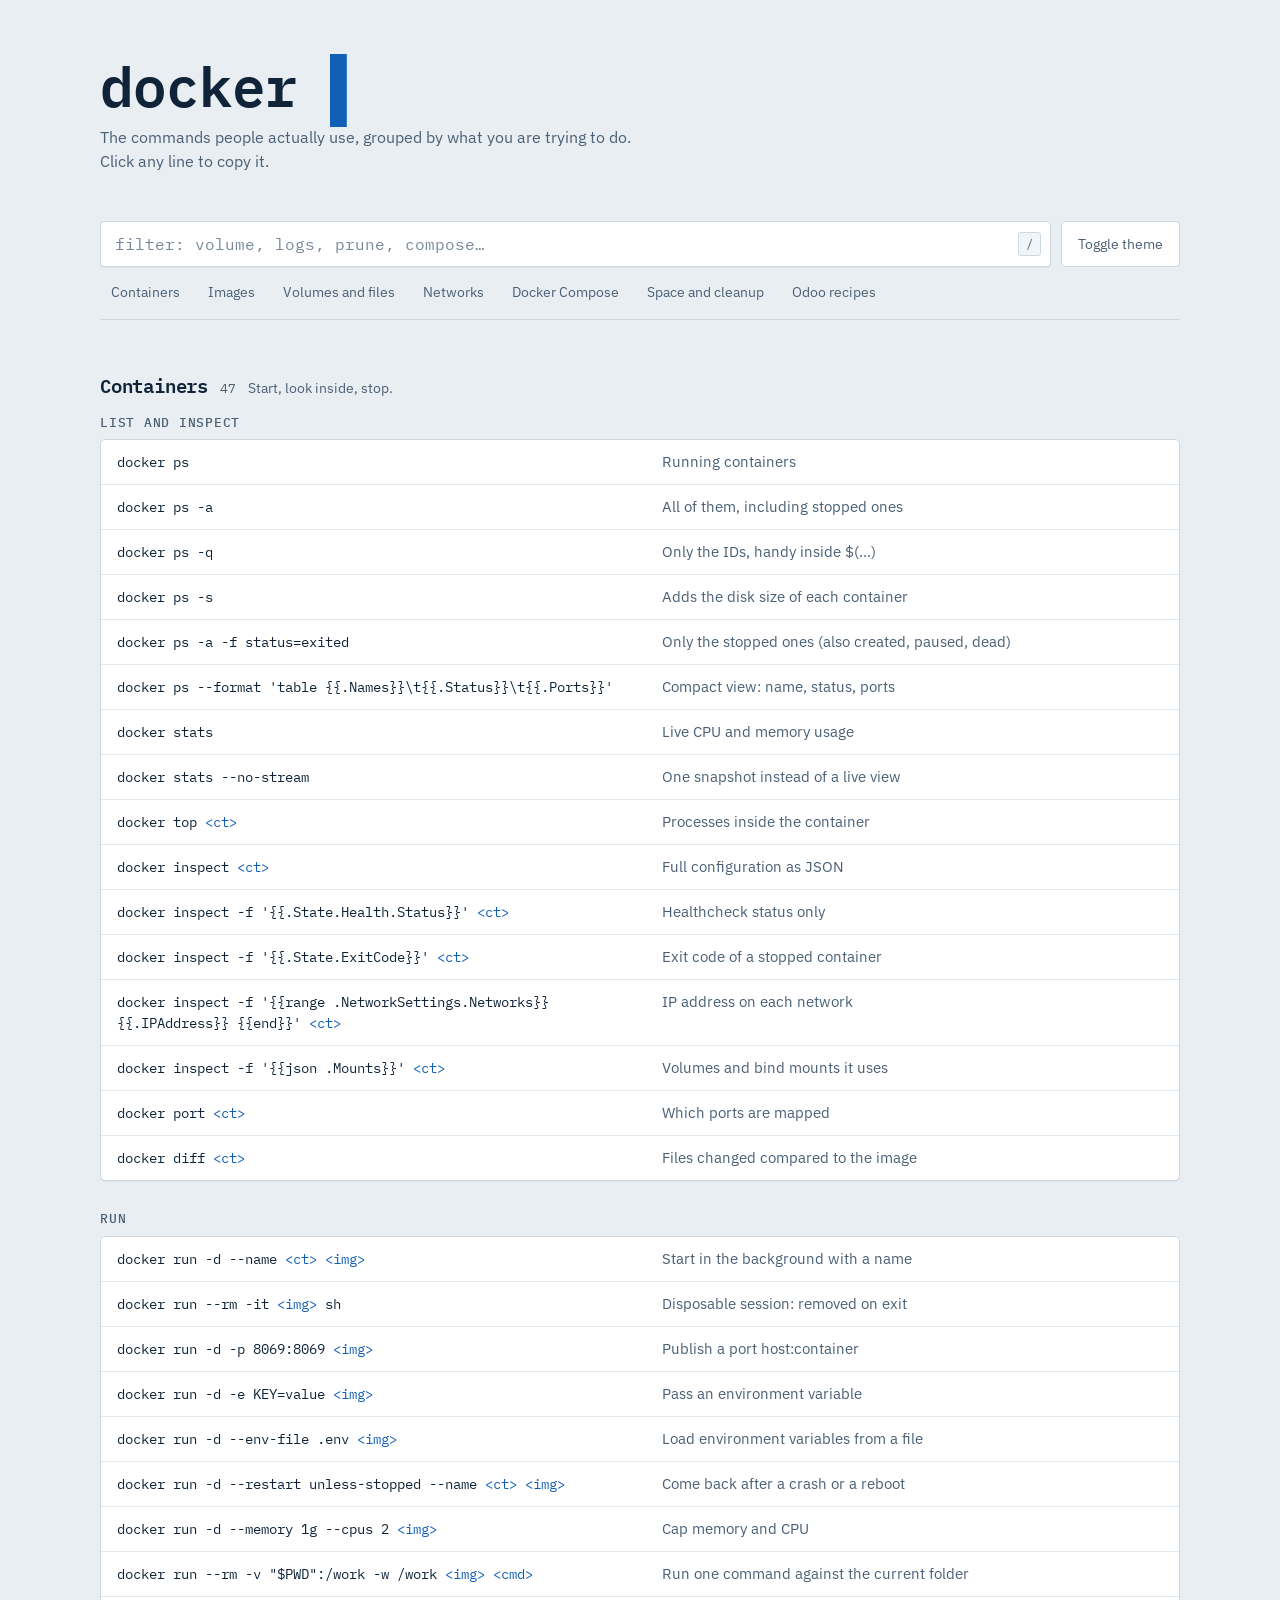
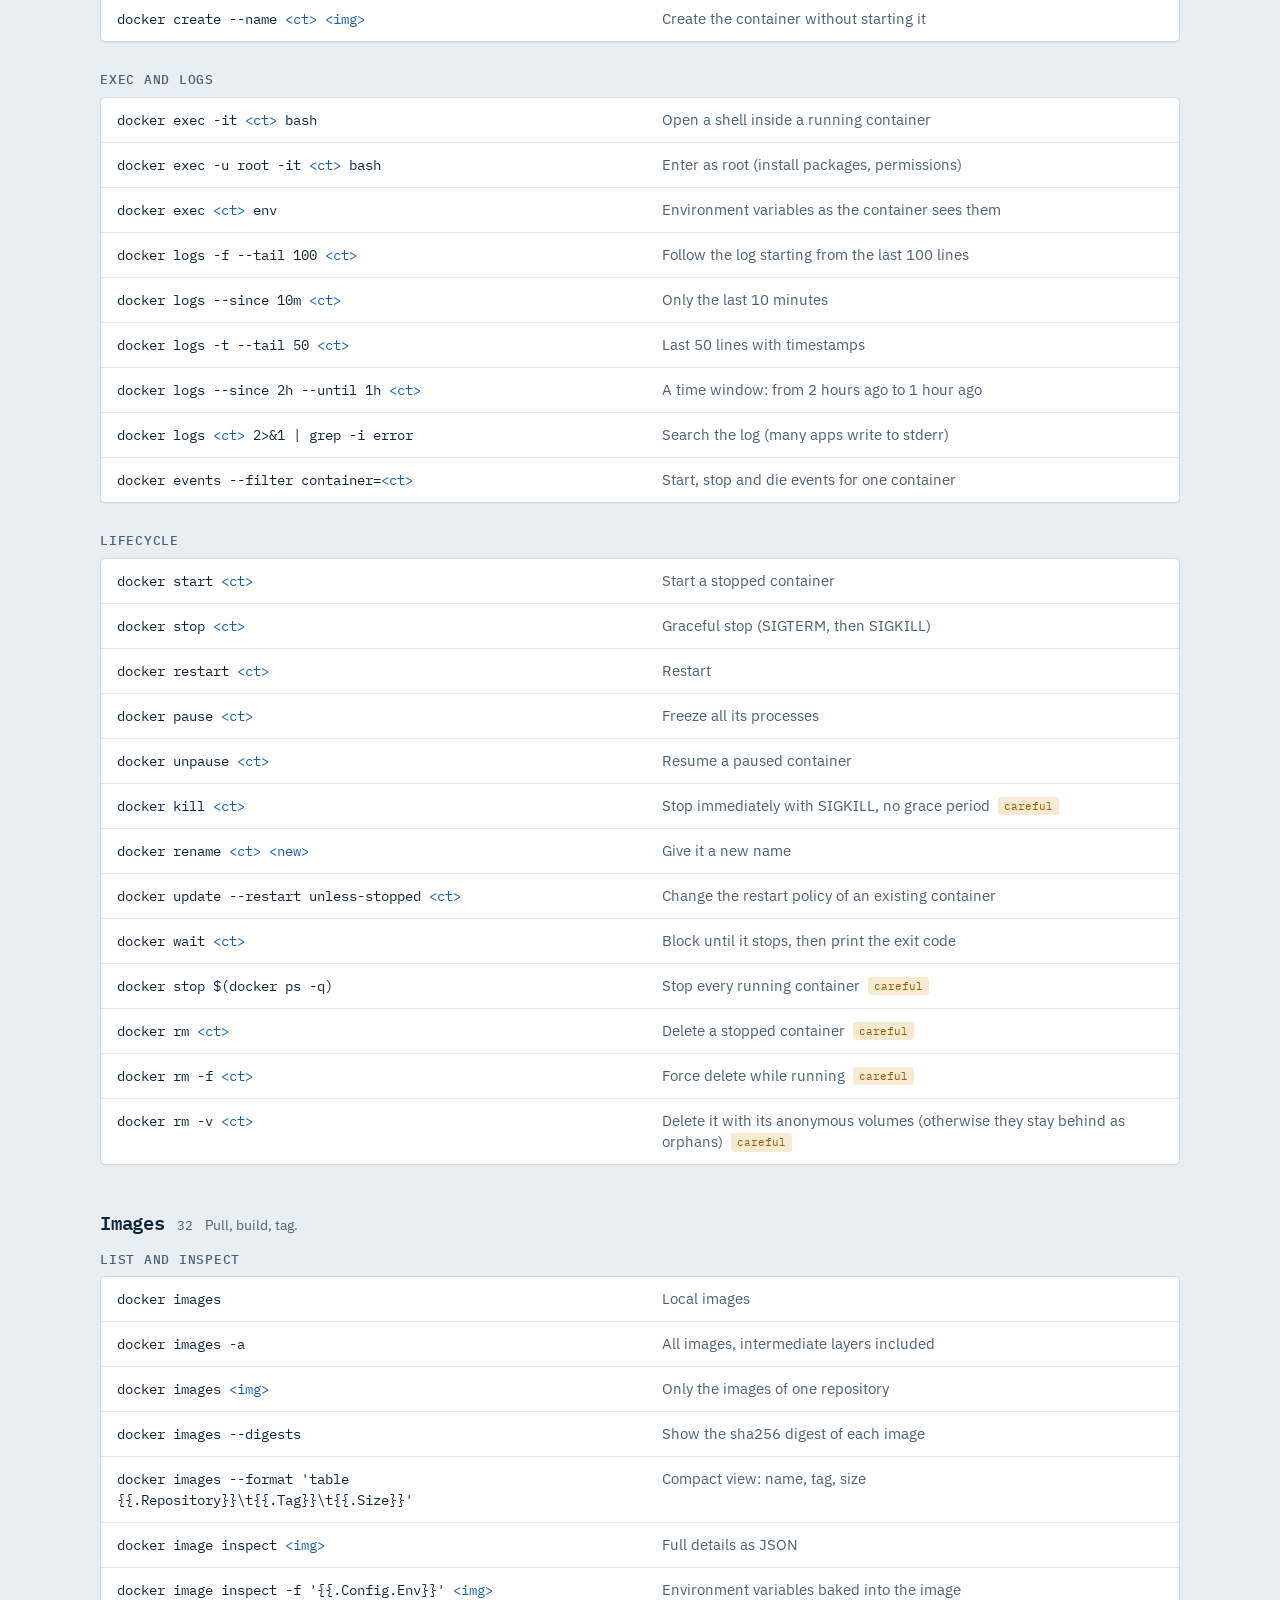
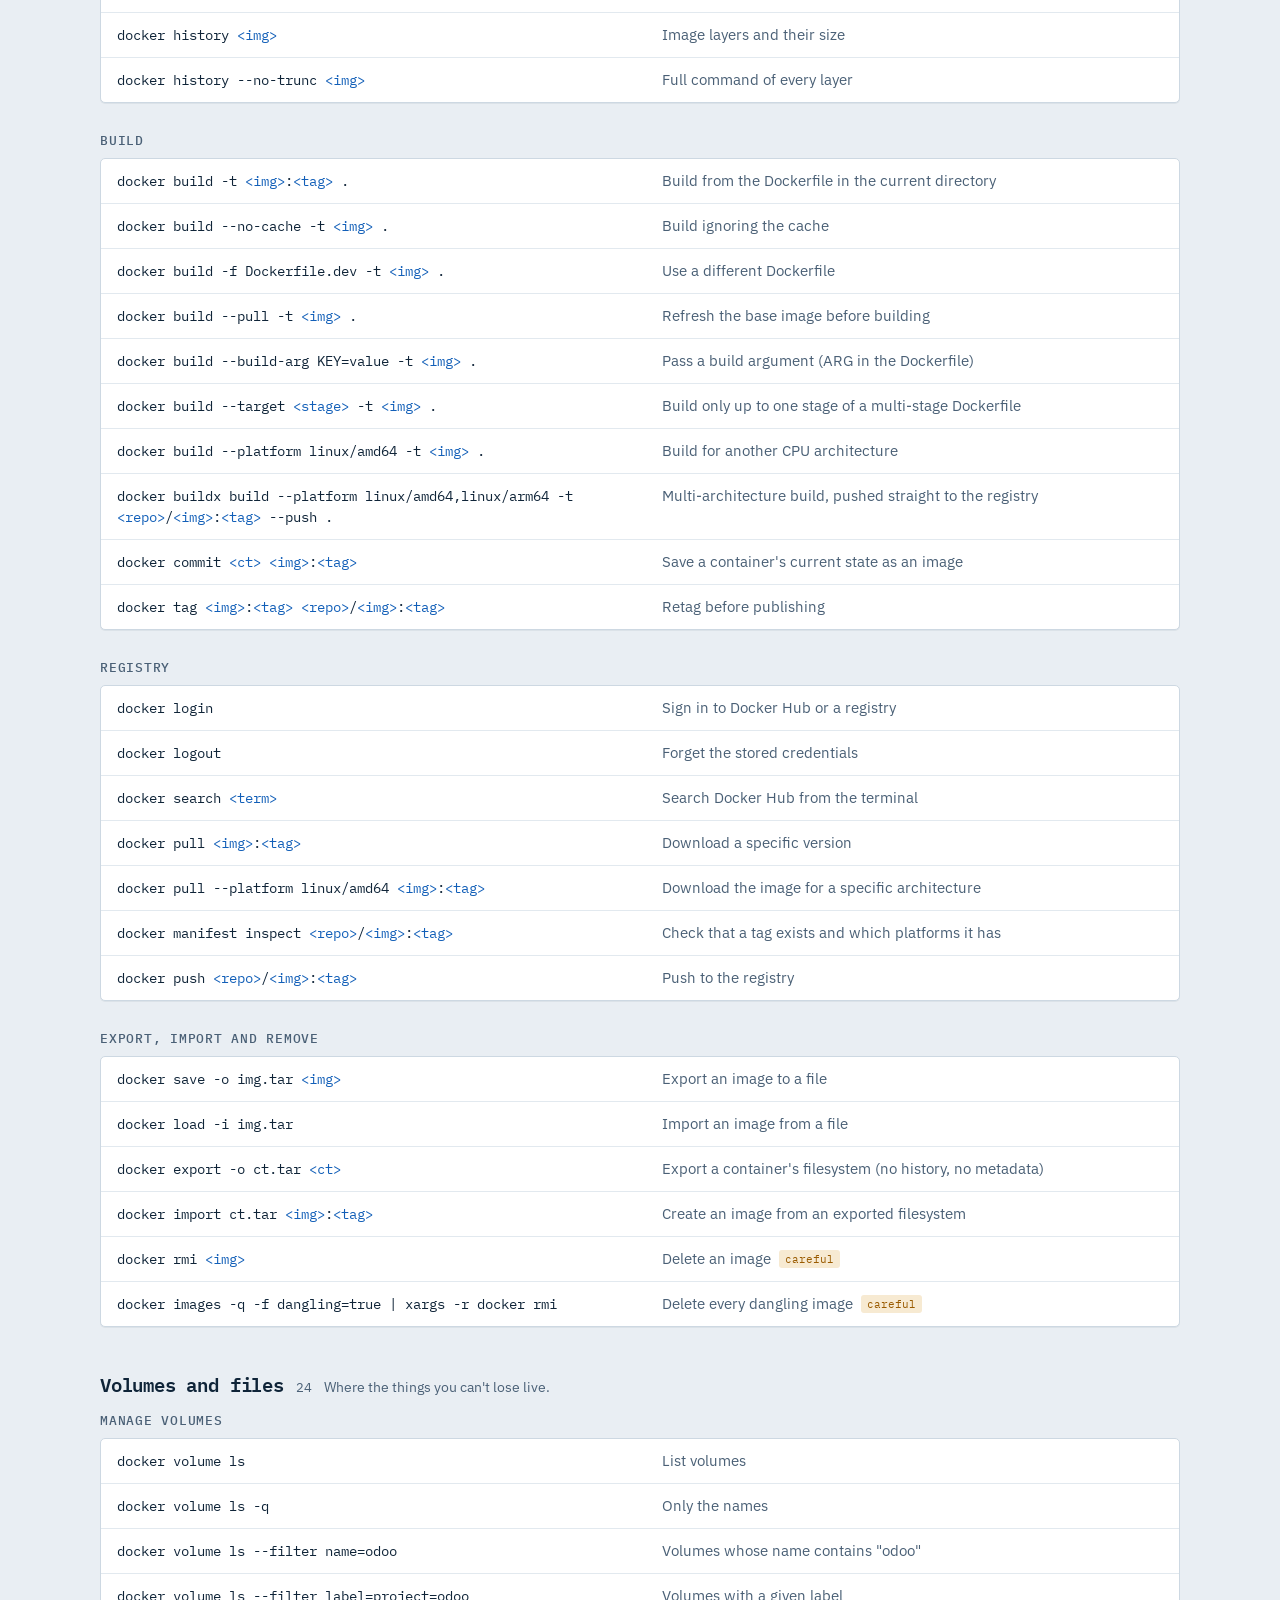
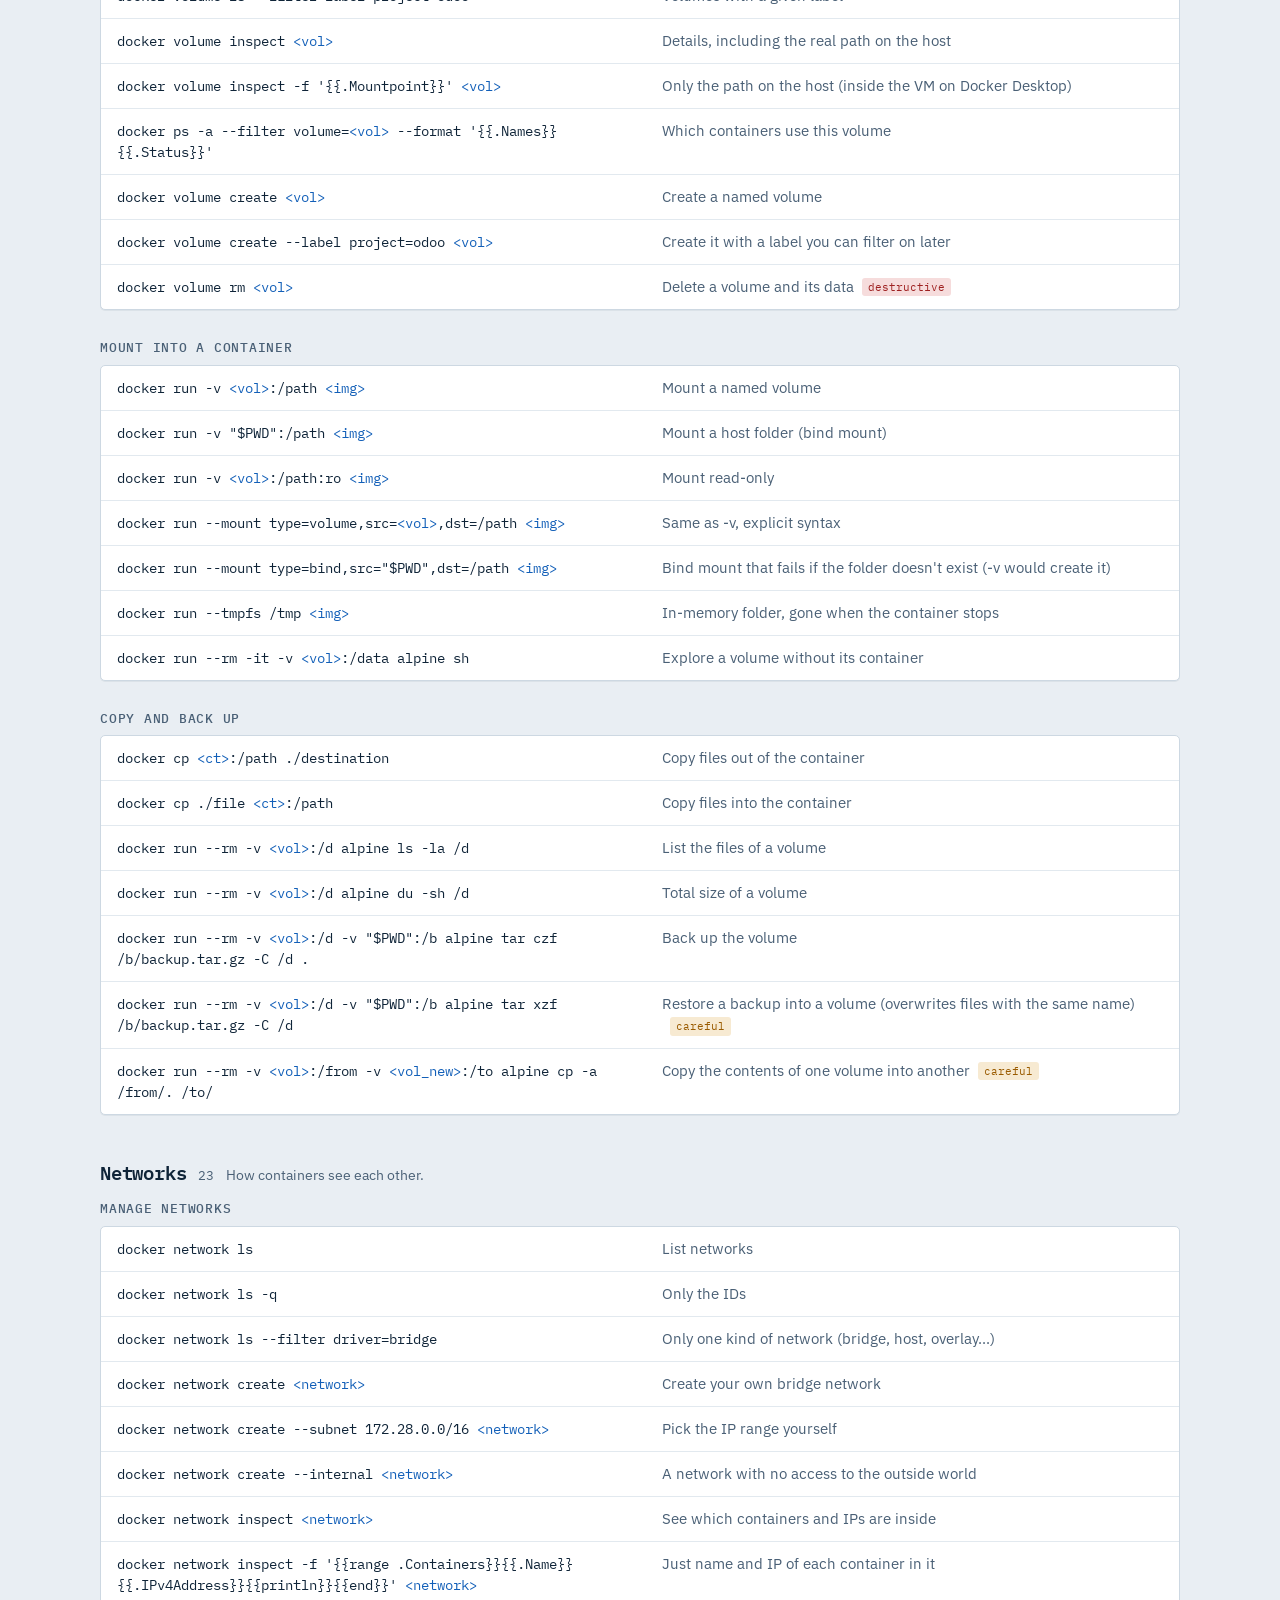
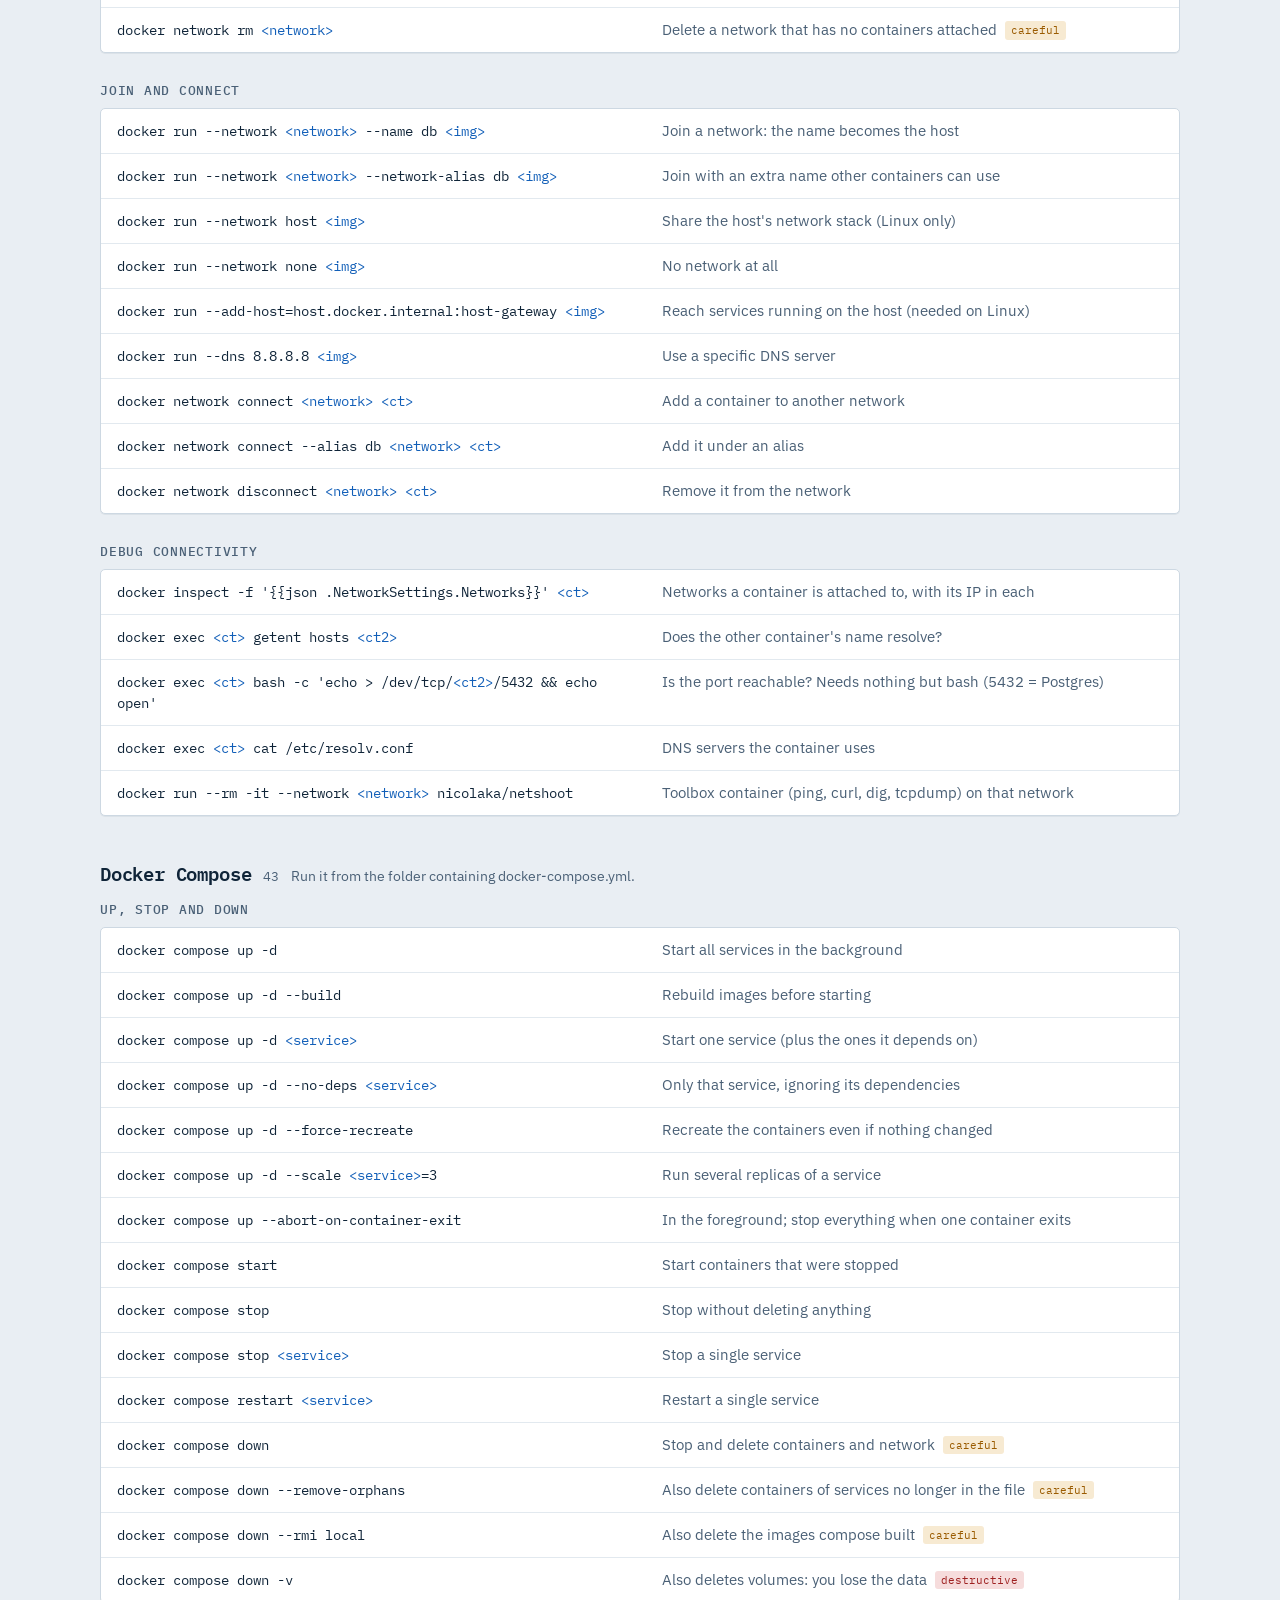
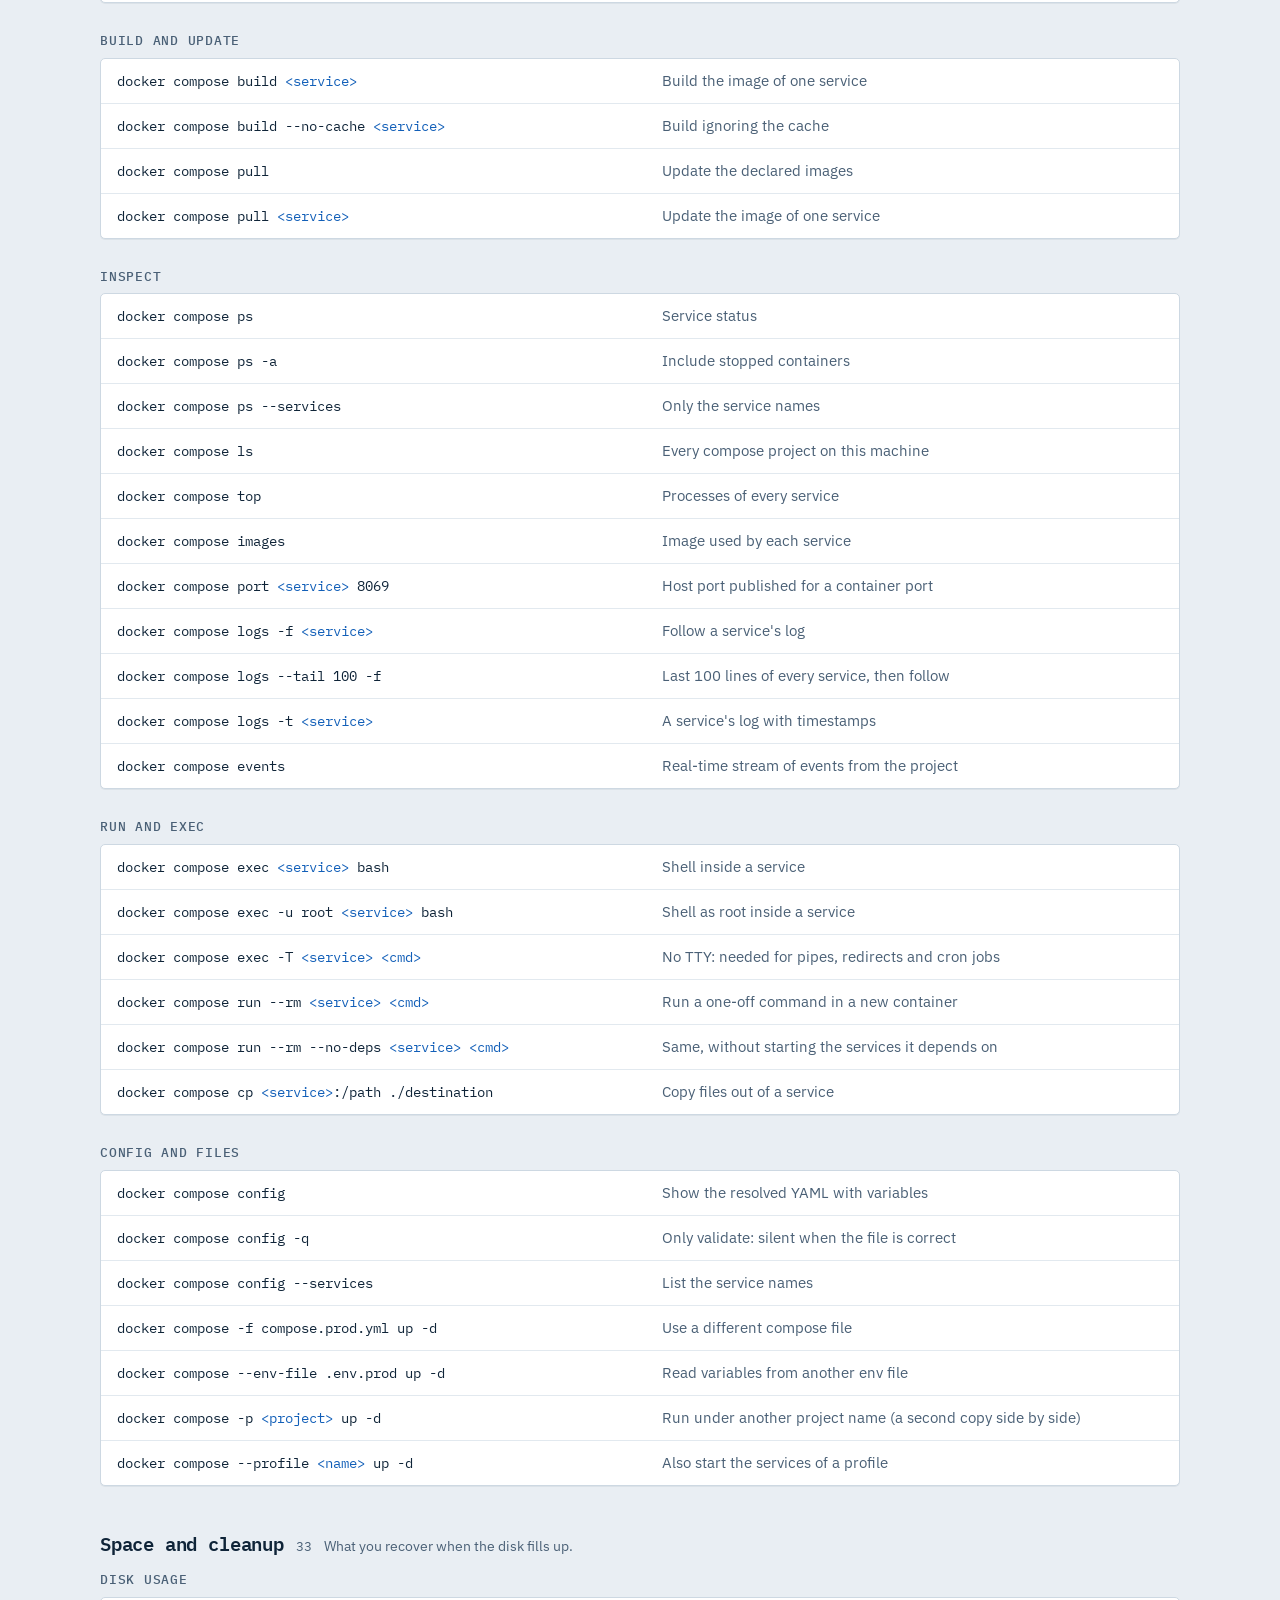
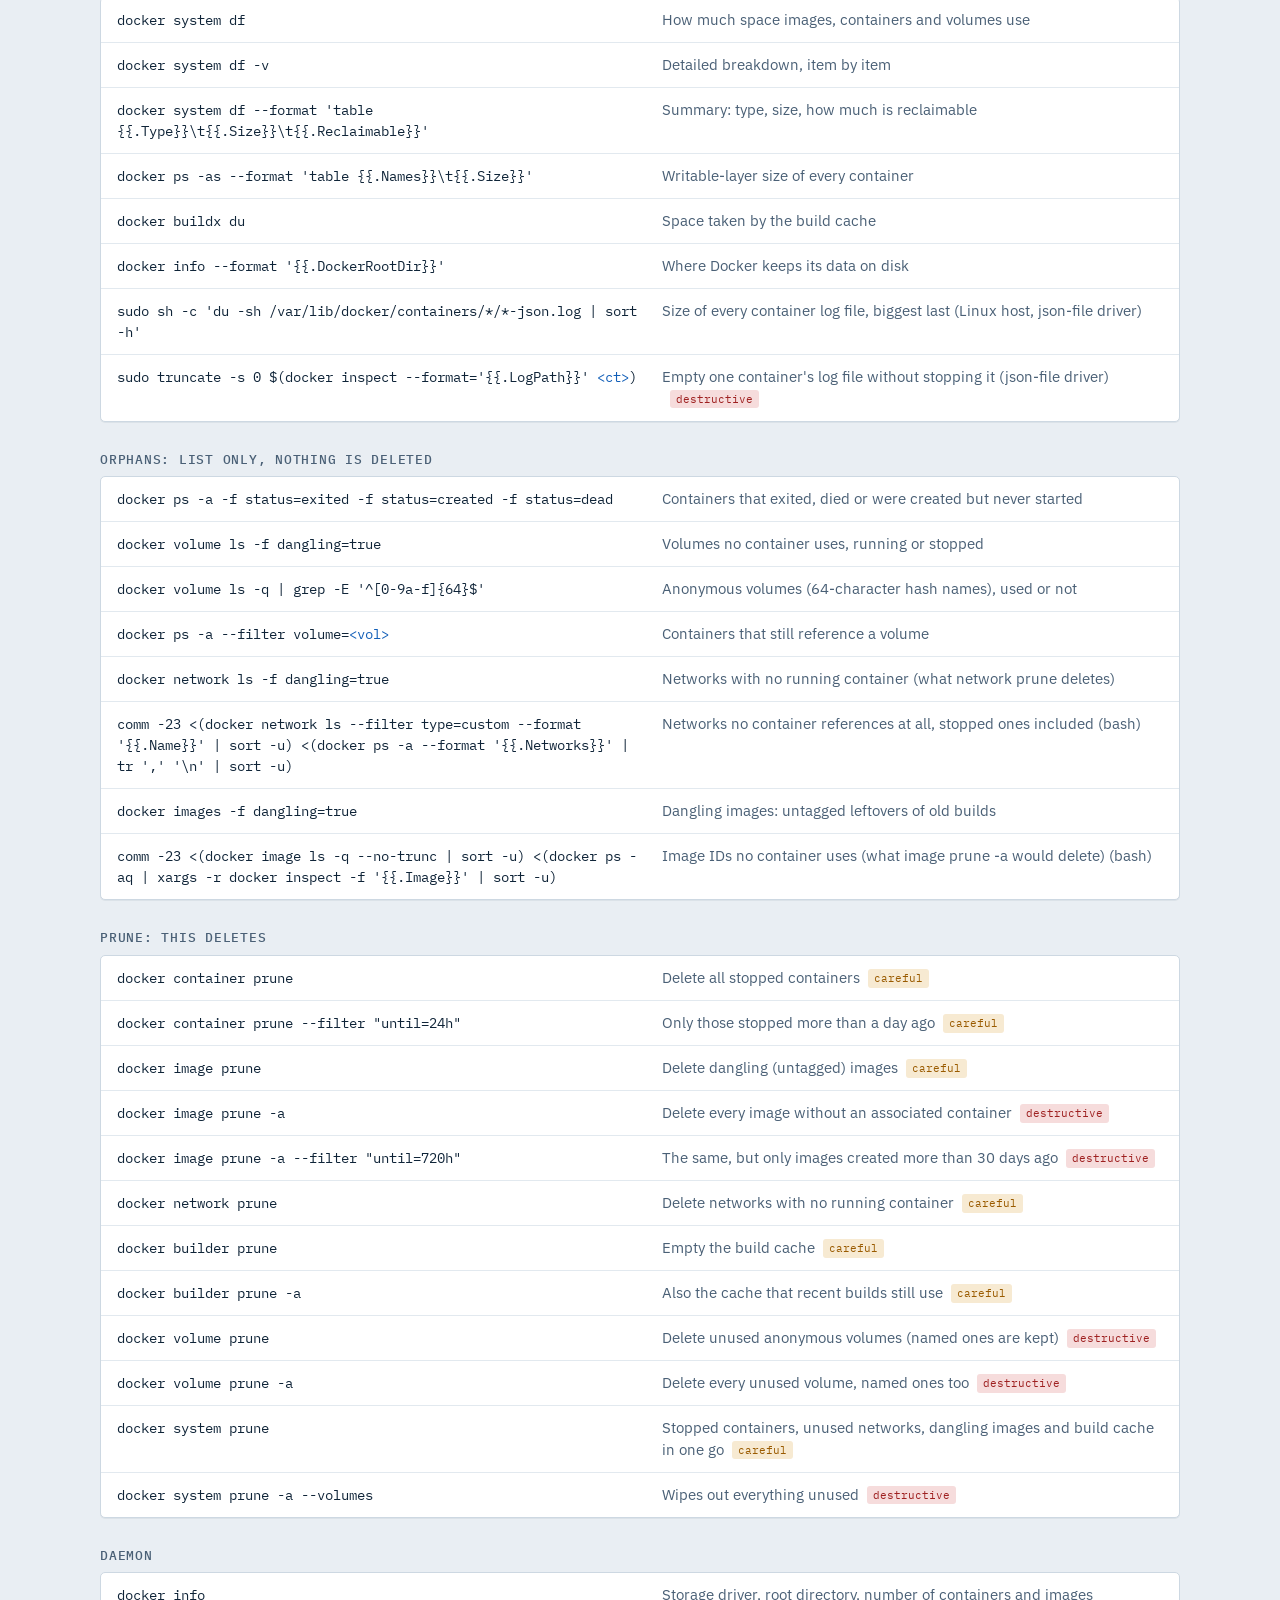
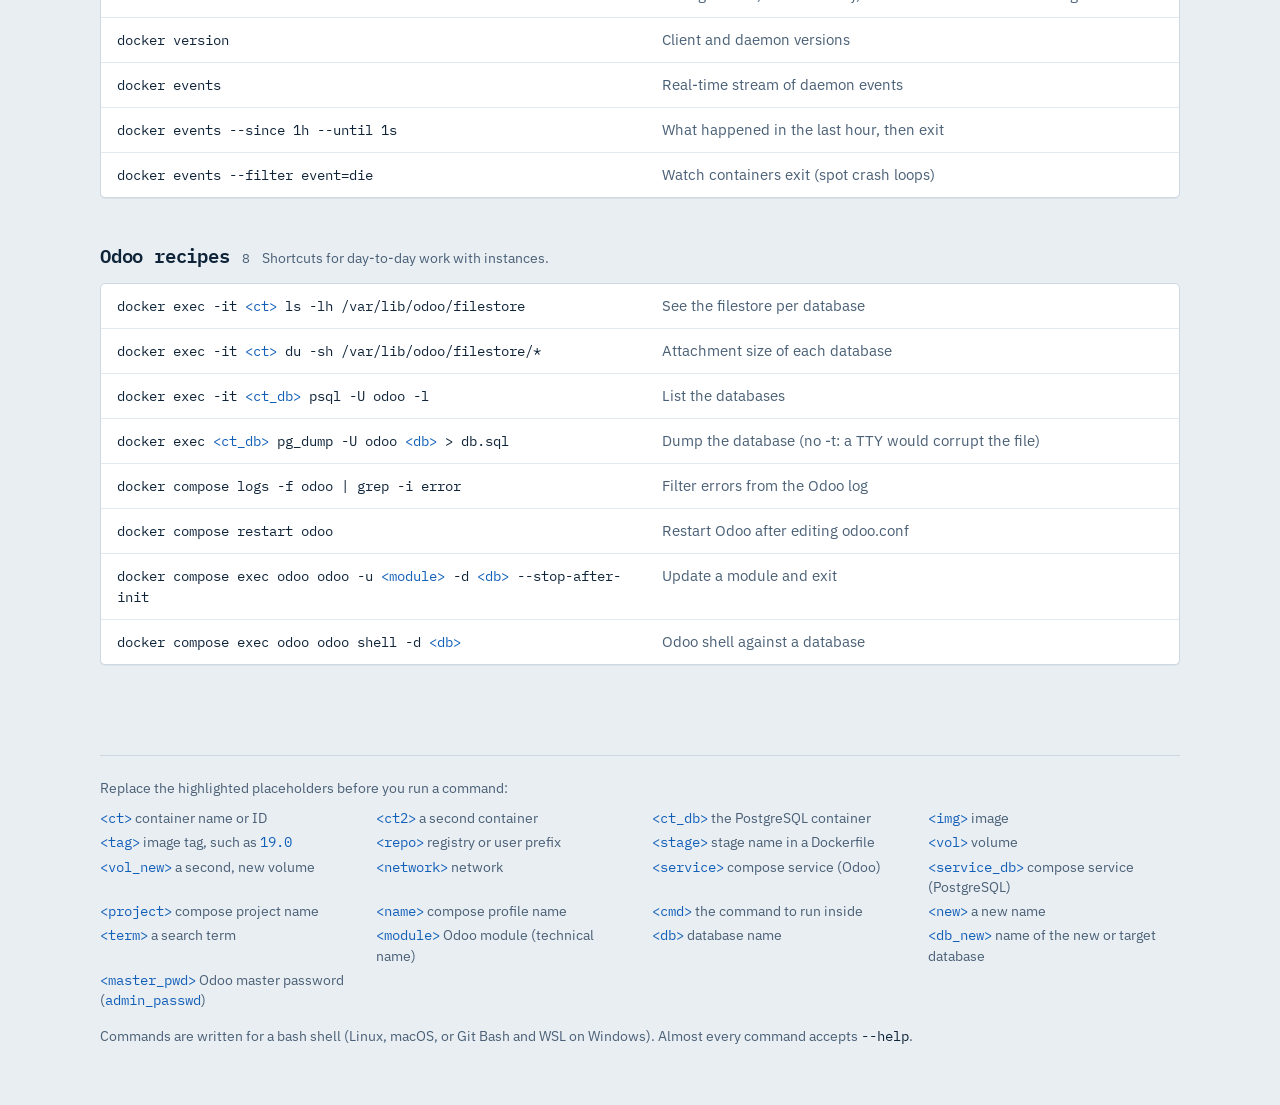
==== index.html @ 9b881f2d "docs: document new placeholders in footer legend List every placeholder used by the commands and not" ====
<!DOCTYPE html>
<html lang="en">
<head>
<meta charset="utf-8">
<meta name="viewport" content="width=device-width, initial-scale=1">
<title>Docker Cheat Sheet</title>
<link rel="preconnect" href="https://fonts.googleapis.com">
<link rel="preconnect" href="https://fonts.gstatic.com" crossorigin>
<link href="https://fonts.googleapis.com/css2?family=IBM+Plex+Mono:wght@400;500;600&family=IBM+Plex+Sans:wght@400;500;600&display=swap" rel="stylesheet">
<link rel="stylesheet" href="css/style.css">
</head>
<body>

<div class="wrap">
<header>
  <h1 class="title">docker <span class="caret">▌</span></h1>
  <p class="tagline">The commands people actually use, grouped by what you are trying to do. Click any line to copy it.</p>

  <div class="controls">
    <div class="searchrow">
      <div class="field">
        <input id="q" type="search" autocomplete="off" spellcheck="false" placeholder="filter: volume, logs, prune, compose…" aria-label="Filter commands">
        <span class="slash">/</span>
      </div>
      <button class="themebtn" id="theme" type="button">Toggle theme</button>
    </div>
    <nav class="jumps" id="jumps" aria-label="Sections"></nav>
  </div>
</header>

<main id="out"></main>
<div class="empty" id="empty" hidden>No results for <code id="qecho"></code></div>

<footer>
  <p>Replace the highlighted placeholders before you run a command:</p>
  <ul class="legend">
    <li><code>&lt;ct&gt;</code> container name or ID</li>
    <li><code>&lt;ct2&gt;</code> a second container</li>
    <li><code>&lt;ct_db&gt;</code> the PostgreSQL container</li>
    <li><code>&lt;img&gt;</code> image</li>
    <li><code>&lt;tag&gt;</code> image tag, such as <code>19.0</code></li>
    <li><code>&lt;repo&gt;</code> registry or user prefix</li>
    <li><code>&lt;stage&gt;</code> stage name in a Dockerfile</li>
    <li><code>&lt;vol&gt;</code> volume</li>
    <li><code>&lt;vol_new&gt;</code> a second, new volume</li>
    <li><code>&lt;network&gt;</code> network</li>
    <li><code>&lt;service&gt;</code> compose service (Odoo)</li>
    <li><code>&lt;service_db&gt;</code> compose service (PostgreSQL)</li>
    <li><code>&lt;project&gt;</code> compose project name</li>
    <li><code>&lt;name&gt;</code> compose profile name</li>
    <li><code>&lt;cmd&gt;</code> the command to run inside</li>
    <li><code>&lt;new&gt;</code> a new name</li>
    <li><code>&lt;term&gt;</code> a search term</li>
    <li><code>&lt;module&gt;</code> Odoo module (technical name)</li>
    <li><code>&lt;db&gt;</code> database name</li>
    <li><code>&lt;db_new&gt;</code> name of the new or target database</li>
    <li><code>&lt;master_pwd&gt;</code> Odoo master password (<code>admin_passwd</code>)</li>
  </ul>
  <p>Commands are written for a bash shell (Linux, macOS, or Git Bash and WSL on Windows).
  Almost every command accepts <code>--help</code>.</p>
</footer>
</div>

<!-- Data files first: their order is the section order on the page. app.js renders them. -->
<script src="js/data/containers.js" defer></script>
<script src="js/data/images.js" defer></script>
<script src="js/data/volumes.js" defer></script>
<script src="js/data/networks.js" defer></script>
<script src="js/data/compose.js" defer></script>
<script src="js/data/cleanup.js" defer></script>
<script src="js/data/odoo.js" defer></script>
<script src="js/app.js" defer></script>
</body>
</html>
---- css/style.css ----
:root{
  --paper:#e9eef3;
  --panel:#ffffff;
  --ink:#0f2438;
  --ink-soft:#4a6076;
  --rule:#cdd8e2;
  --rule-soft:#e2e9ef;
  --signal:#125fb8;
  --caution:#9a5b00;
  --caution-bg:#f7ead2;
  --danger:#9e2020;
  --danger-bg:#f6dcdc;
  --code-bg:#f1f5f8;
  --shadow:0 1px 0 rgba(15,36,56,.06);
}
@media (prefers-color-scheme: dark){
  :root:not([data-theme="light"]){
    --paper:#0c1620;
    --panel:#111d29;
    --ink:#dfe8f0;
    --ink-soft:#8ba0b4;
    --rule:#22323f;
    --rule-soft:#1a2733;
    --signal:#5fa8f5;
    --caution:#e0a64a;
    --caution-bg:#2e2412;
    --danger:#f08585;
    --danger-bg:#331919;
    --code-bg:#0a131c;
    --shadow:none;
  }
}
:root[data-theme="dark"]{
  --paper:#0c1620;
  --panel:#111d29;
  --ink:#dfe8f0;
  --ink-soft:#8ba0b4;
  --rule:#22323f;
  --rule-soft:#1a2733;
  --signal:#5fa8f5;
  --caution:#e0a64a;
  --caution-bg:#2e2412;
  --danger:#f08585;
  --danger-bg:#331919;
  --code-bg:#0a131c;
  --shadow:none;
}

*{box-sizing:border-box}
[hidden]{display:none!important}
html{-webkit-text-size-adjust:100%}
body{
  margin:0;
  background:var(--paper);
  color:var(--ink);
  font-family:"IBM Plex Sans",-apple-system,BlinkMacSystemFont,"Segoe UI",Roboto,Helvetica,Arial,sans-serif;
  font-size:16px;
  line-height:1.5;
}

.wrap{max-width:1120px;margin:0 auto;padding:0 20px}

/* ---- header ---- */
header{padding:56px 0 0}
.title{
  font-family:"IBM Plex Mono","SFMono-Regular",Menlo,Consolas,monospace;
  font-size:clamp(34px,6vw,56px);
  font-weight:600;
  letter-spacing:-.02em;
  margin:0;
  line-height:1.05;
}
.title .caret{color:var(--signal)}
.tagline{margin:10px 0 0;color:var(--ink-soft);max-width:56ch}

.controls{
  position:sticky;top:0;z-index:20;
  background:var(--paper);
  padding:22px 0 12px;
  margin-top:26px;
  border-bottom:1px solid var(--rule);
}
.searchrow{display:flex;gap:10px;align-items:stretch;flex-wrap:wrap}
.field{
  position:relative;flex:1 1 320px;min-width:0;
}
.field input{
  width:100%;
  font-family:"IBM Plex Mono",monospace;
  font-size:16px;
  color:var(--ink);
  background:var(--panel);
  border:1px solid var(--rule);
  border-radius:4px;
  padding:12px 74px 12px 14px;
  box-shadow:var(--shadow);
}
.field input:focus{outline:2px solid var(--signal);outline-offset:1px;border-color:var(--signal)}
.field input::placeholder{color:var(--ink-soft);opacity:.75}
.slash{
  position:absolute;right:10px;top:50%;transform:translateY(-50%);
  font-family:"IBM Plex Mono",monospace;font-size:12px;
  color:var(--ink-soft);border:1px solid var(--rule);border-radius:3px;
  padding:2px 7px;pointer-events:none;background:var(--code-bg);
}
.themebtn{
  font-family:inherit;font-size:14px;color:var(--ink-soft);
  background:var(--panel);border:1px solid var(--rule);border-radius:4px;
  padding:0 16px;cursor:pointer;white-space:nowrap;
}
.themebtn:hover{color:var(--ink);border-color:var(--ink-soft)}
.themebtn:focus-visible{outline:2px solid var(--signal);outline-offset:1px}

.jumps{display:flex;gap:6px;flex-wrap:wrap;margin-top:10px}
.jumps a{
  font-size:13.5px;color:var(--ink-soft);text-decoration:none;
  padding:4px 10px;border-radius:3px;border:1px solid transparent;
}
.jumps a:hover{color:var(--signal);border-color:var(--rule);background:var(--panel)}
.jumps a:focus-visible{outline:2px solid var(--signal);outline-offset:1px}

/* ---- sections ---- */
main{padding:8px 0 90px}
section{margin-top:44px;scroll-margin-top:118px}
.sechead{display:flex;align-items:baseline;gap:12px;margin-bottom:12px}
h2{
  font-family:"IBM Plex Mono",monospace;
  font-size:19px;font-weight:600;margin:0;letter-spacing:-.01em;
}
.count{font-size:13px;color:var(--ink-soft);font-family:"IBM Plex Mono",monospace}
.sechead p{margin:0;color:var(--ink-soft);font-size:14px}

/* group label inside a section: a small caption above its list */
.subhead{
  font-family:"IBM Plex Mono",monospace;
  font-size:12.5px;font-weight:500;letter-spacing:.06em;text-transform:uppercase;
  color:var(--ink-soft);margin:28px 0 8px;
}
.sechead + .group .subhead{margin-top:2px}
/* optional explanation between a group caption and its list */
.subnote{margin:-2px 0 10px;color:var(--ink-soft);font-size:14px;max-width:84ch}

.list{
  background:var(--panel);
  border:1px solid var(--rule);
  border-radius:5px;
  overflow:hidden;
  box-shadow:var(--shadow);
}
.row{
  display:grid;
  grid-template-columns:minmax(0,1.05fr) minmax(0,1fr);
  gap:18px;
  align-items:baseline;
  padding:11px 16px;
  border-top:1px solid var(--rule-soft);
  cursor:pointer;
  position:relative;
}
.row.lead{border-top:0}
.row:hover{background:var(--code-bg)}
.row:focus-visible{outline:2px solid var(--signal);outline-offset:-2px}
.cmd{
  font-family:"IBM Plex Mono",monospace;
  font-size:14px;
  color:var(--ink);
  word-break:break-word;
  margin:0;
}
.cmd .arg{color:var(--signal)}
.desc{color:var(--ink-soft);font-size:14.5px;margin:0}
.flag{
  display:inline-block;font-size:11px;font-family:"IBM Plex Mono",monospace;
  padding:1px 6px;border-radius:3px;margin-left:8px;vertical-align:1px;
  white-space:nowrap;
}
.flag.care{color:var(--caution);background:var(--caution-bg)}
.flag.danger{color:var(--danger);background:var(--danger-bg)}
.row.copied::after{
  content:"copied";
  position:absolute;right:12px;top:50%;transform:translateY(-50%);
  font-family:"IBM Plex Mono",monospace;font-size:11px;
  color:var(--signal);background:var(--panel);padding:2px 8px;
  border:1px solid var(--signal);border-radius:3px;
}

.empty{
  border:1px dashed var(--rule);border-radius:5px;
  padding:36px 20px;text-align:center;color:var(--ink-soft);
  margin-top:36px;
}
.empty code{font-family:"IBM Plex Mono",monospace;color:var(--ink)}

footer{
  border-top:1px solid var(--rule);
  padding:22px 0 48px;color:var(--ink-soft);font-size:13.5px;
}
footer code{font-family:"IBM Plex Mono",monospace;color:var(--ink)}
footer p{margin:0 0 10px}
.legend{
  list-style:none;margin:0 0 16px;padding:0;
  display:grid;grid-template-columns:repeat(auto-fill,minmax(250px,1fr));gap:4px 24px;
}
.legend code{color:var(--signal)}

@media (max-width:720px){
  header{padding-top:36px}
  .row{grid-template-columns:1fr;gap:4px;padding:12px 14px}
  .desc{font-size:14px}
  .controls{padding-top:16px}
  section{scroll-margin-top:150px}
}
@media (prefers-reduced-motion:reduce){*{transition:none!important;animation:none!important}}
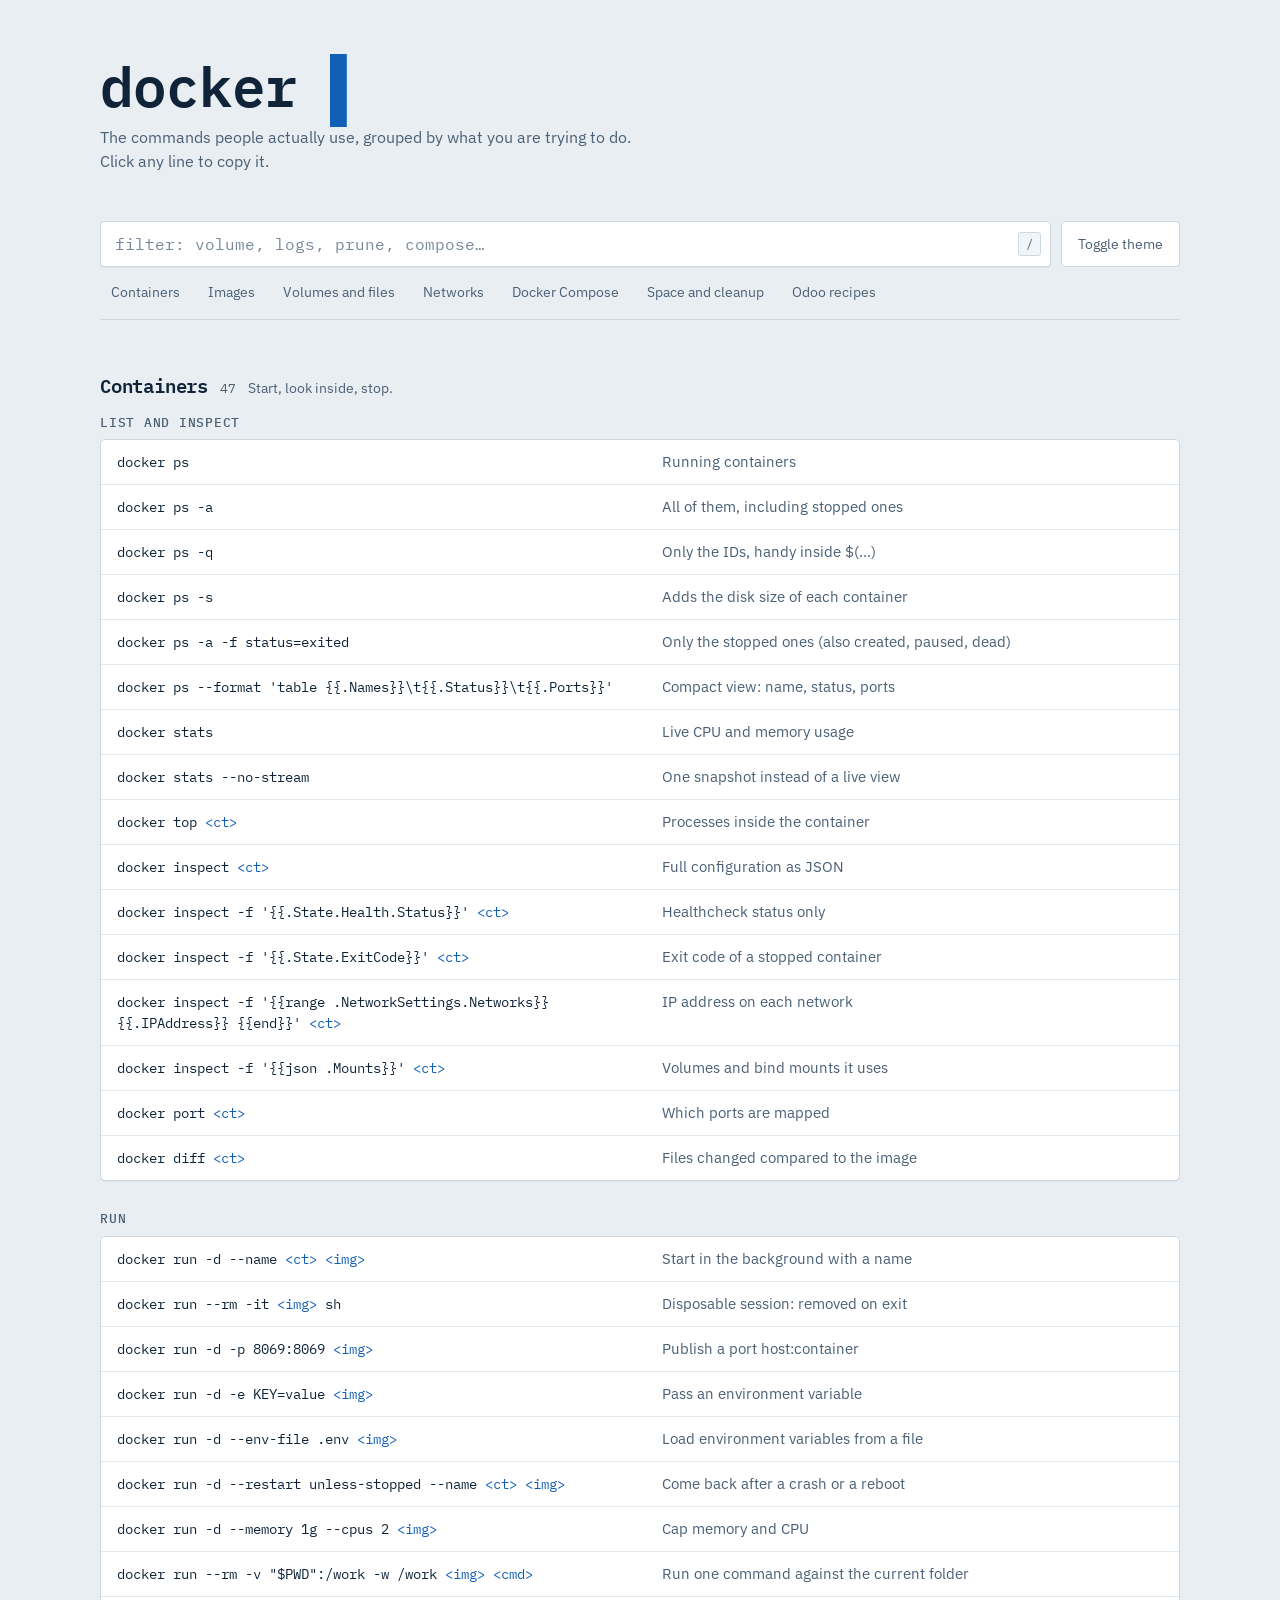
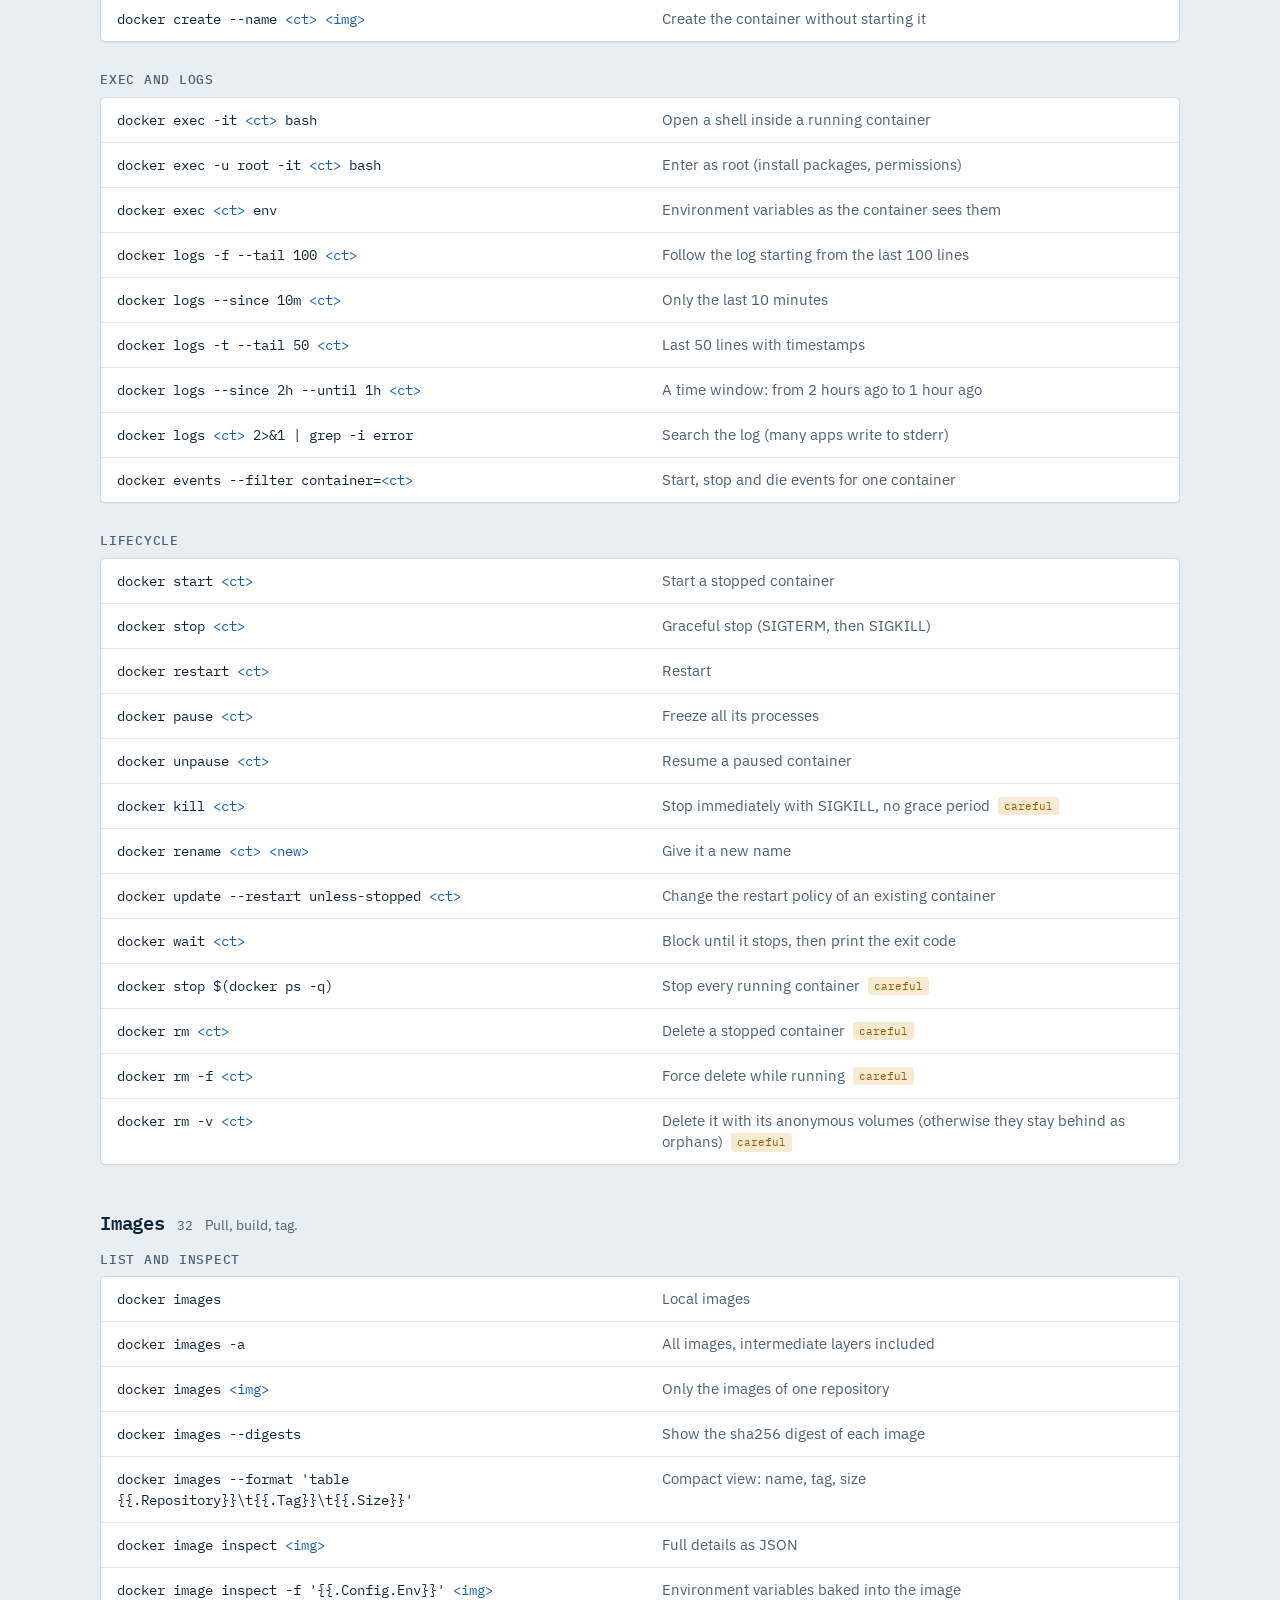
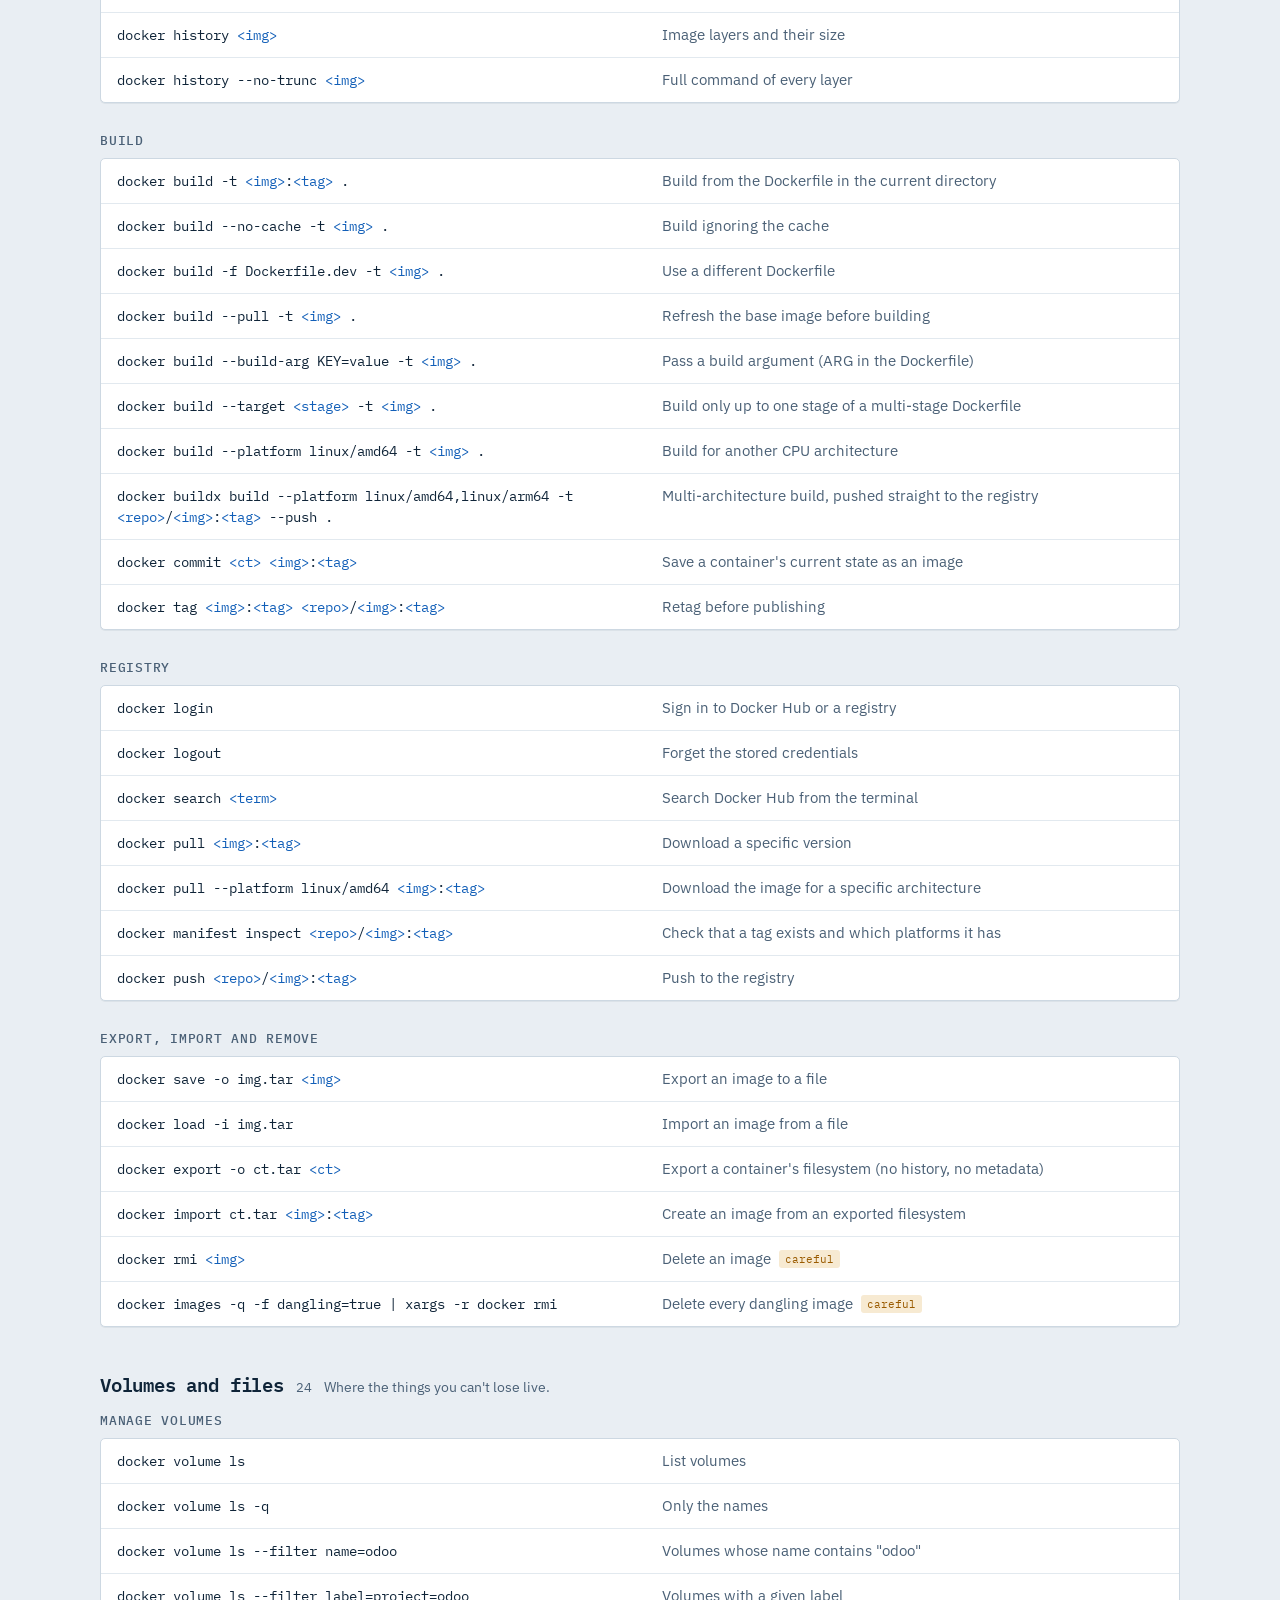
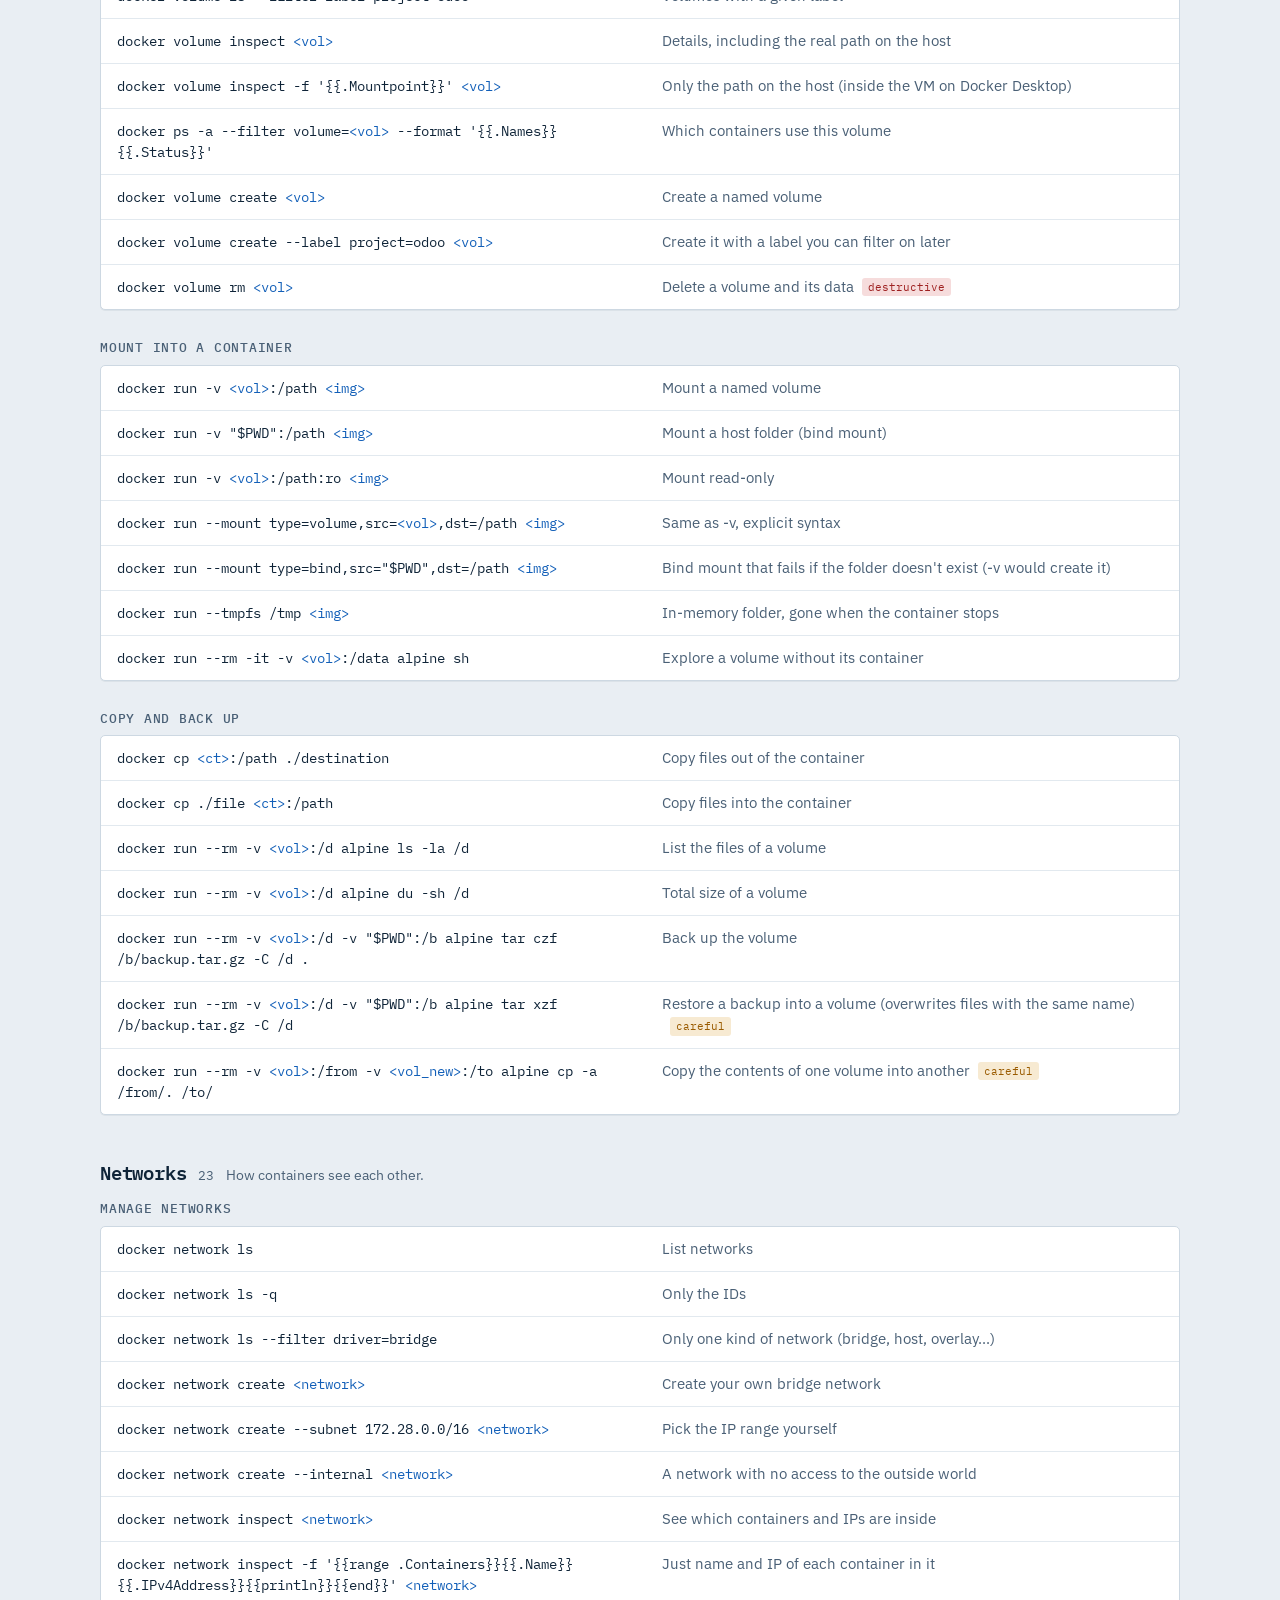
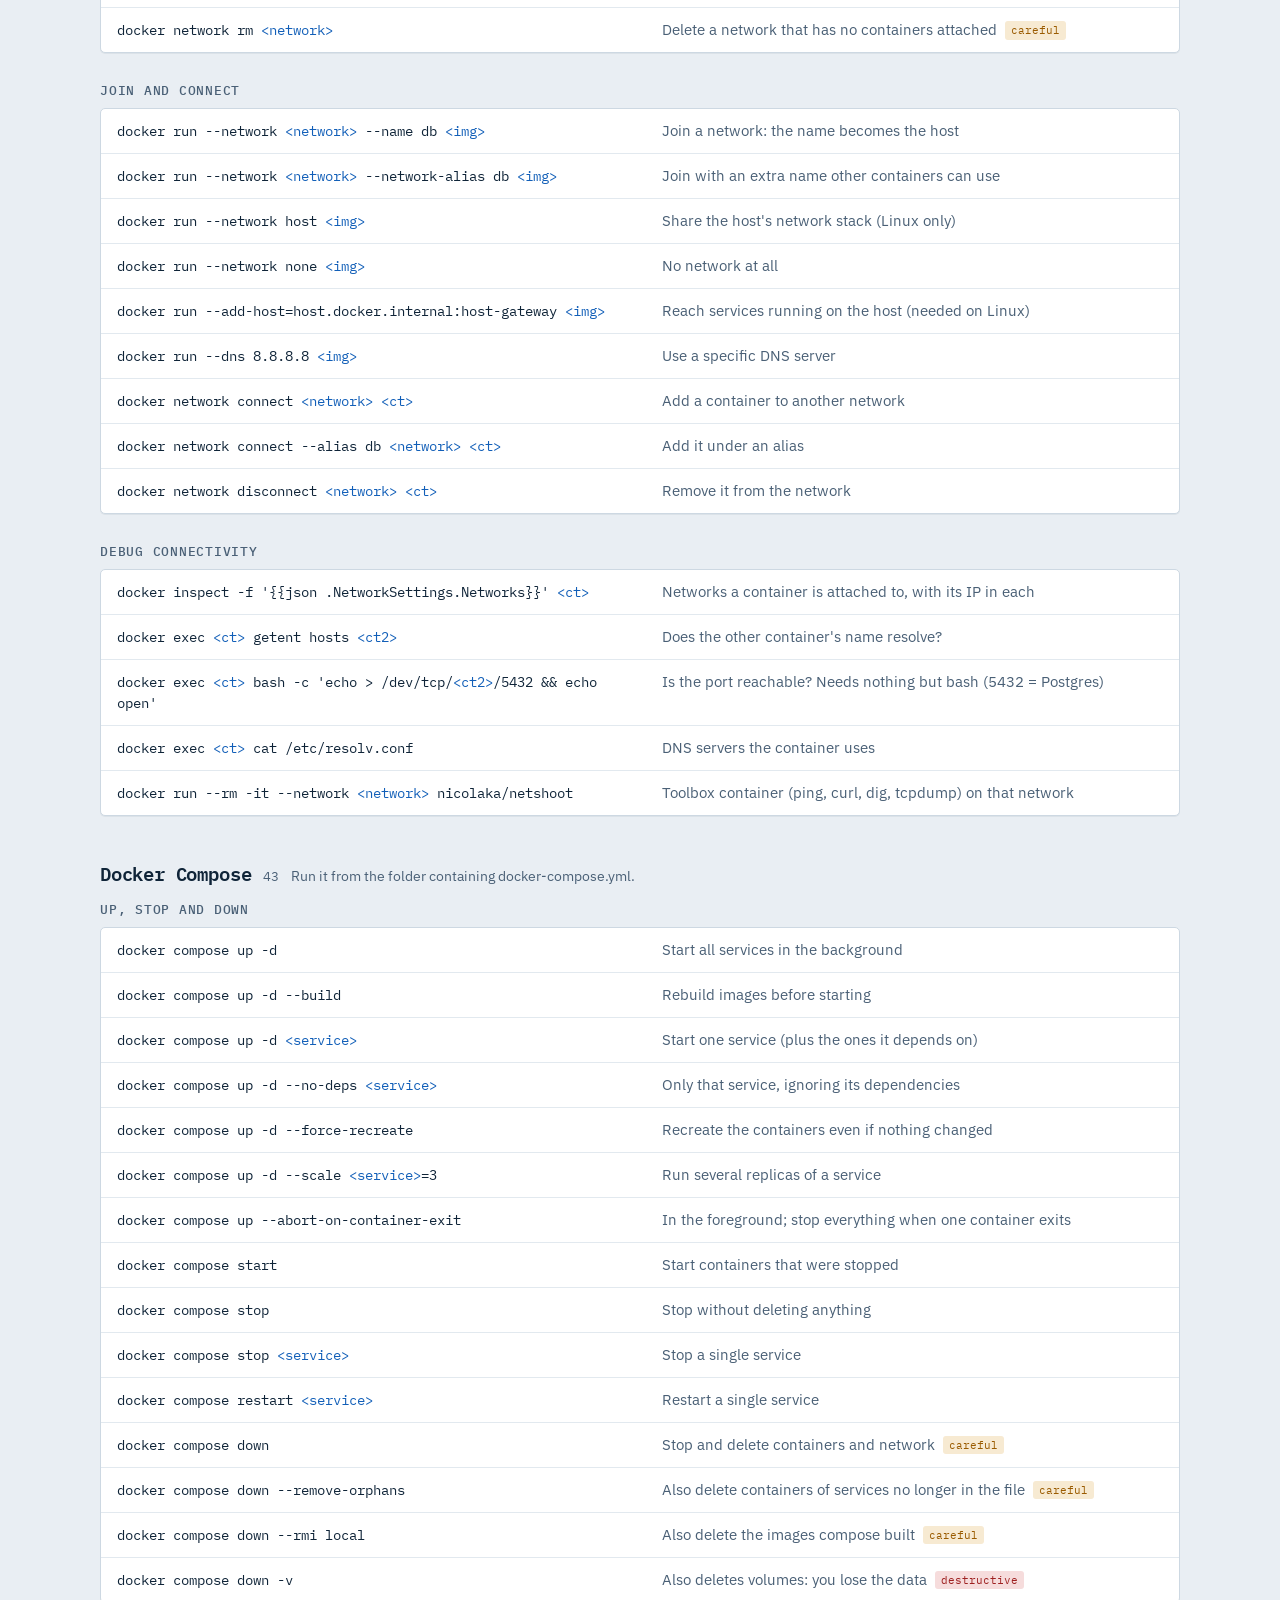
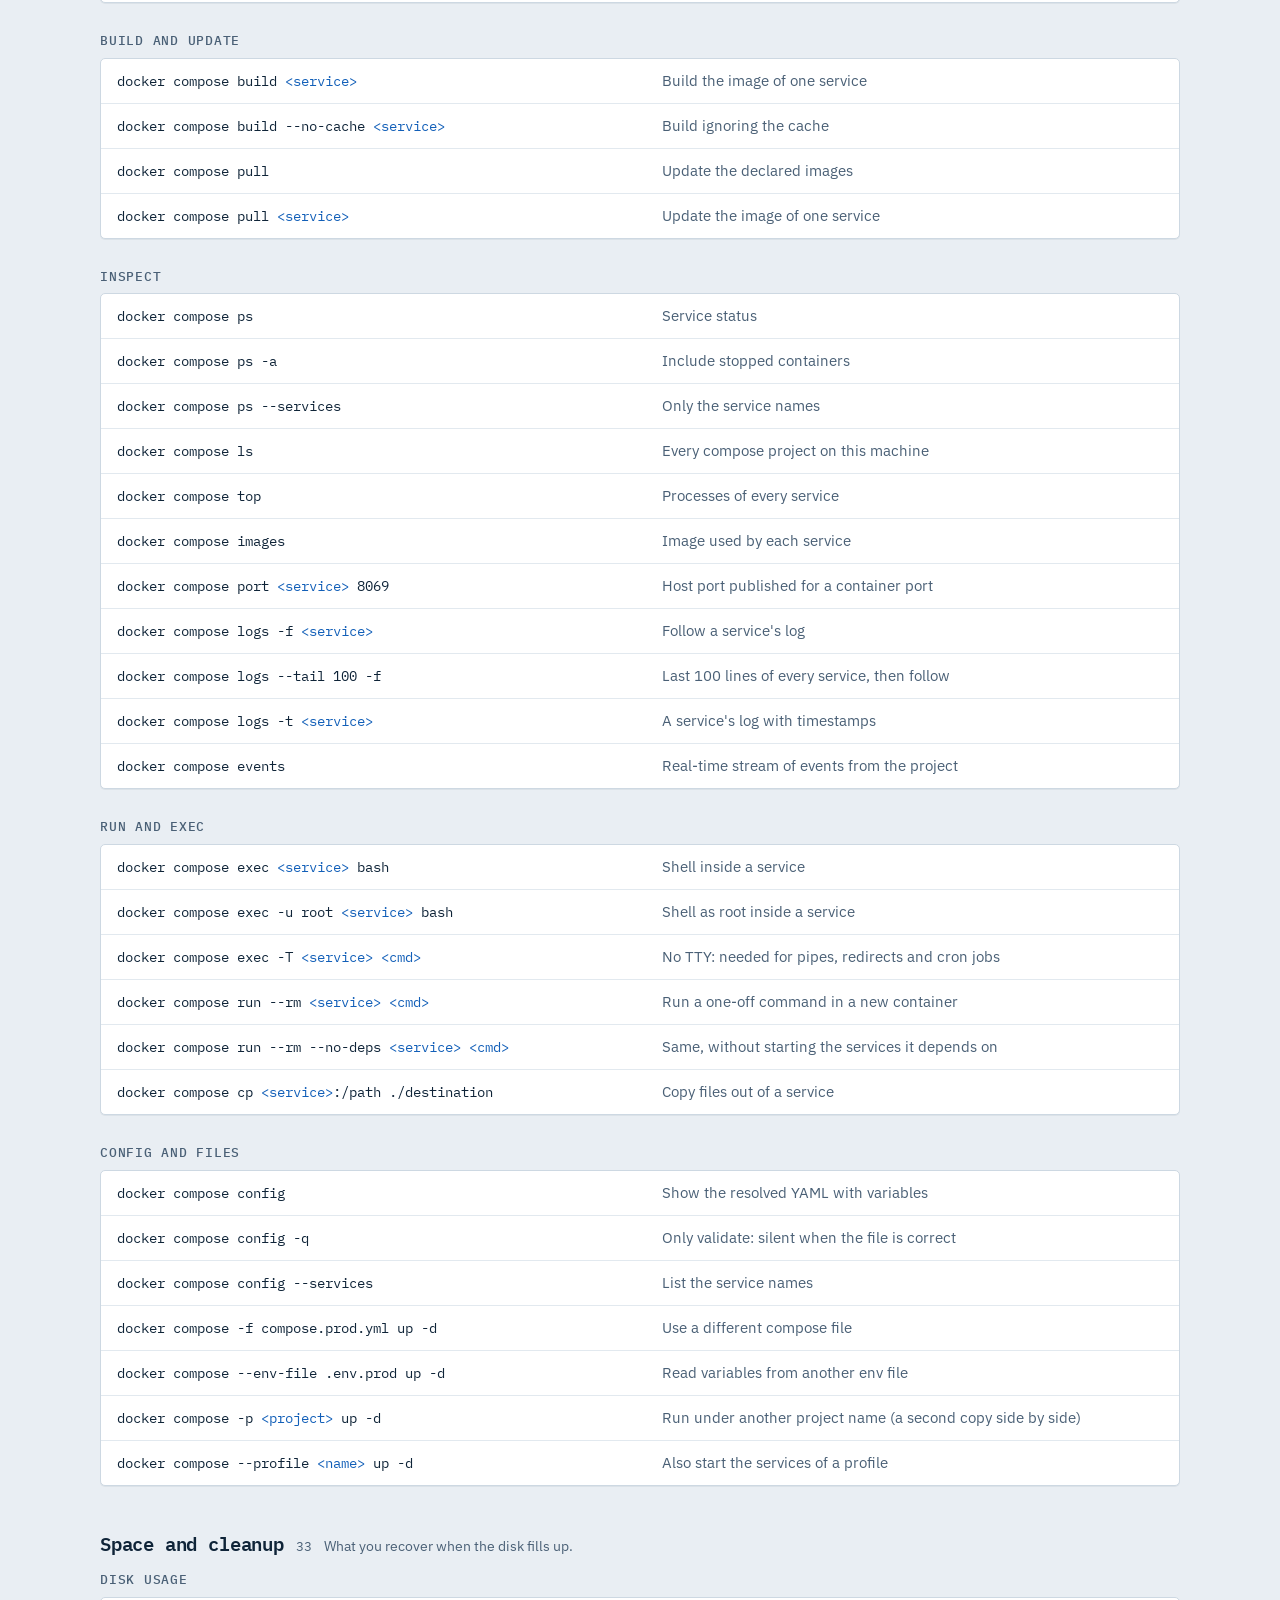
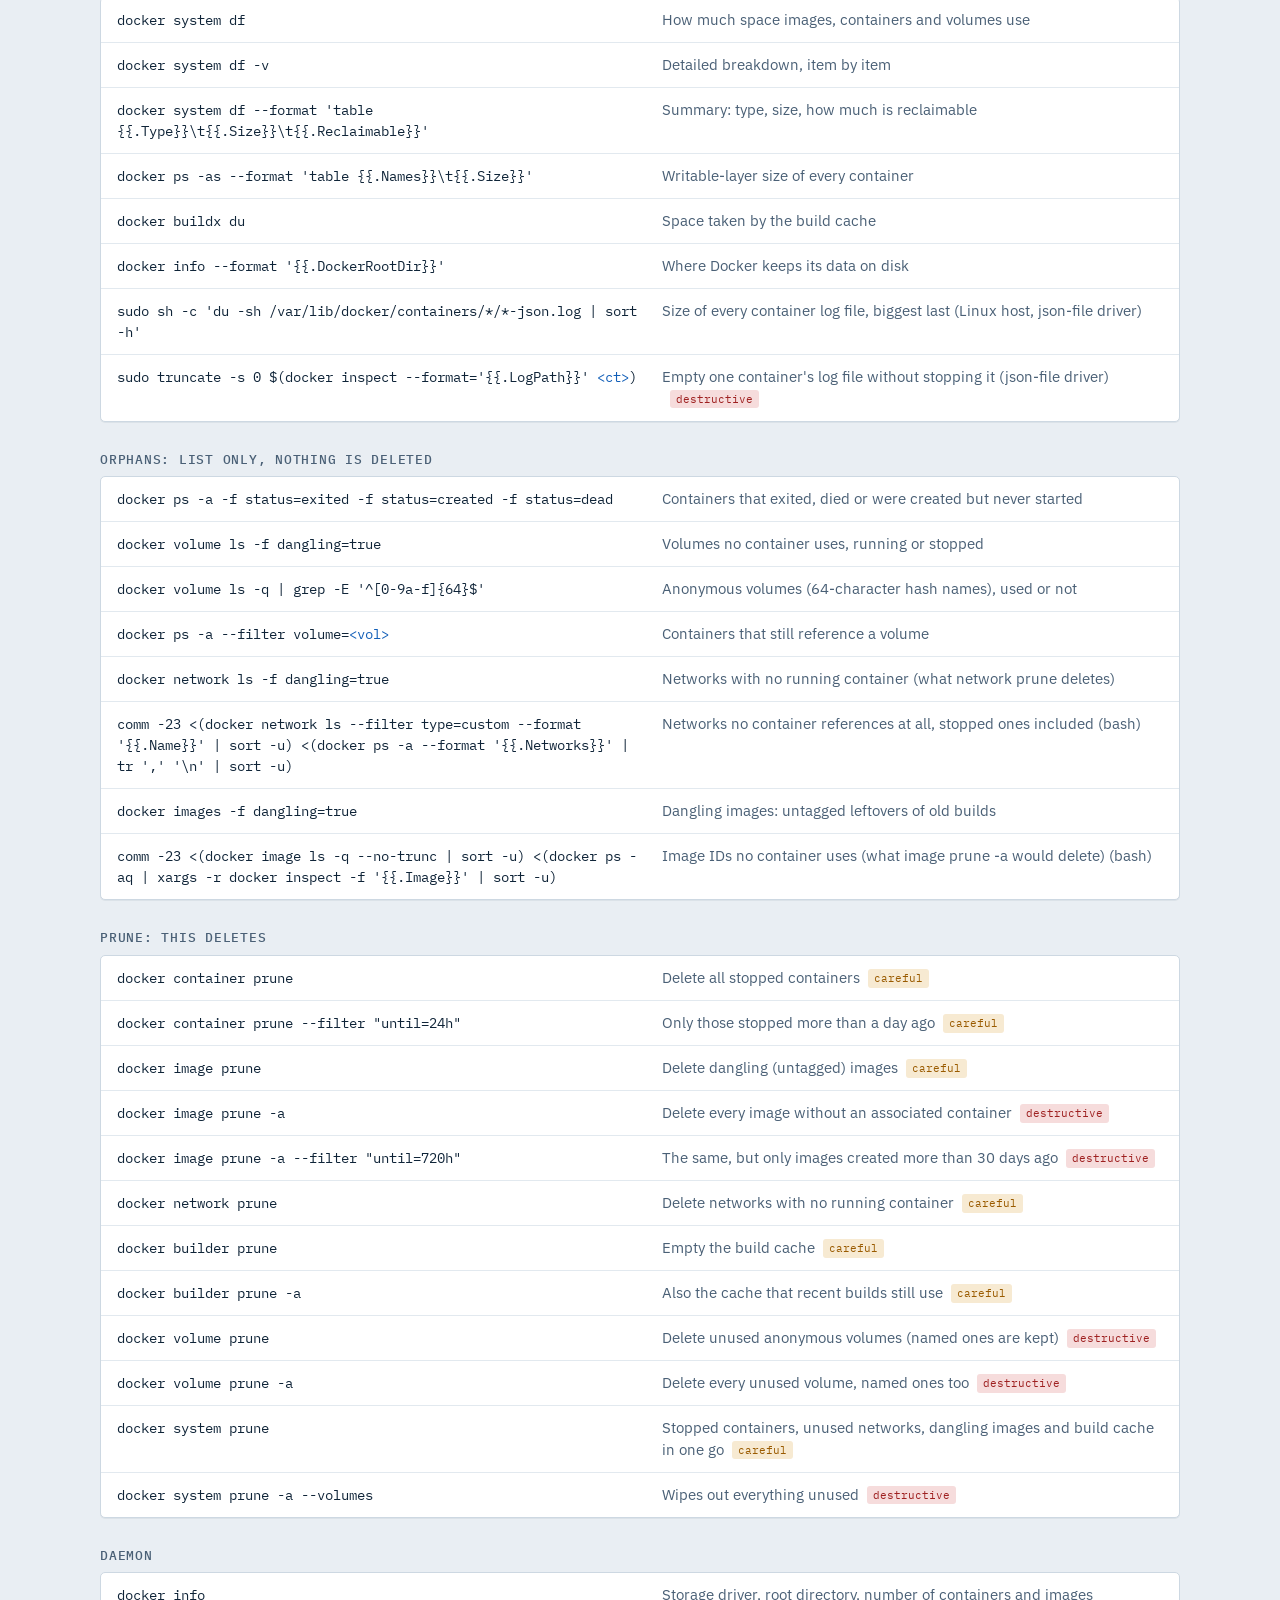
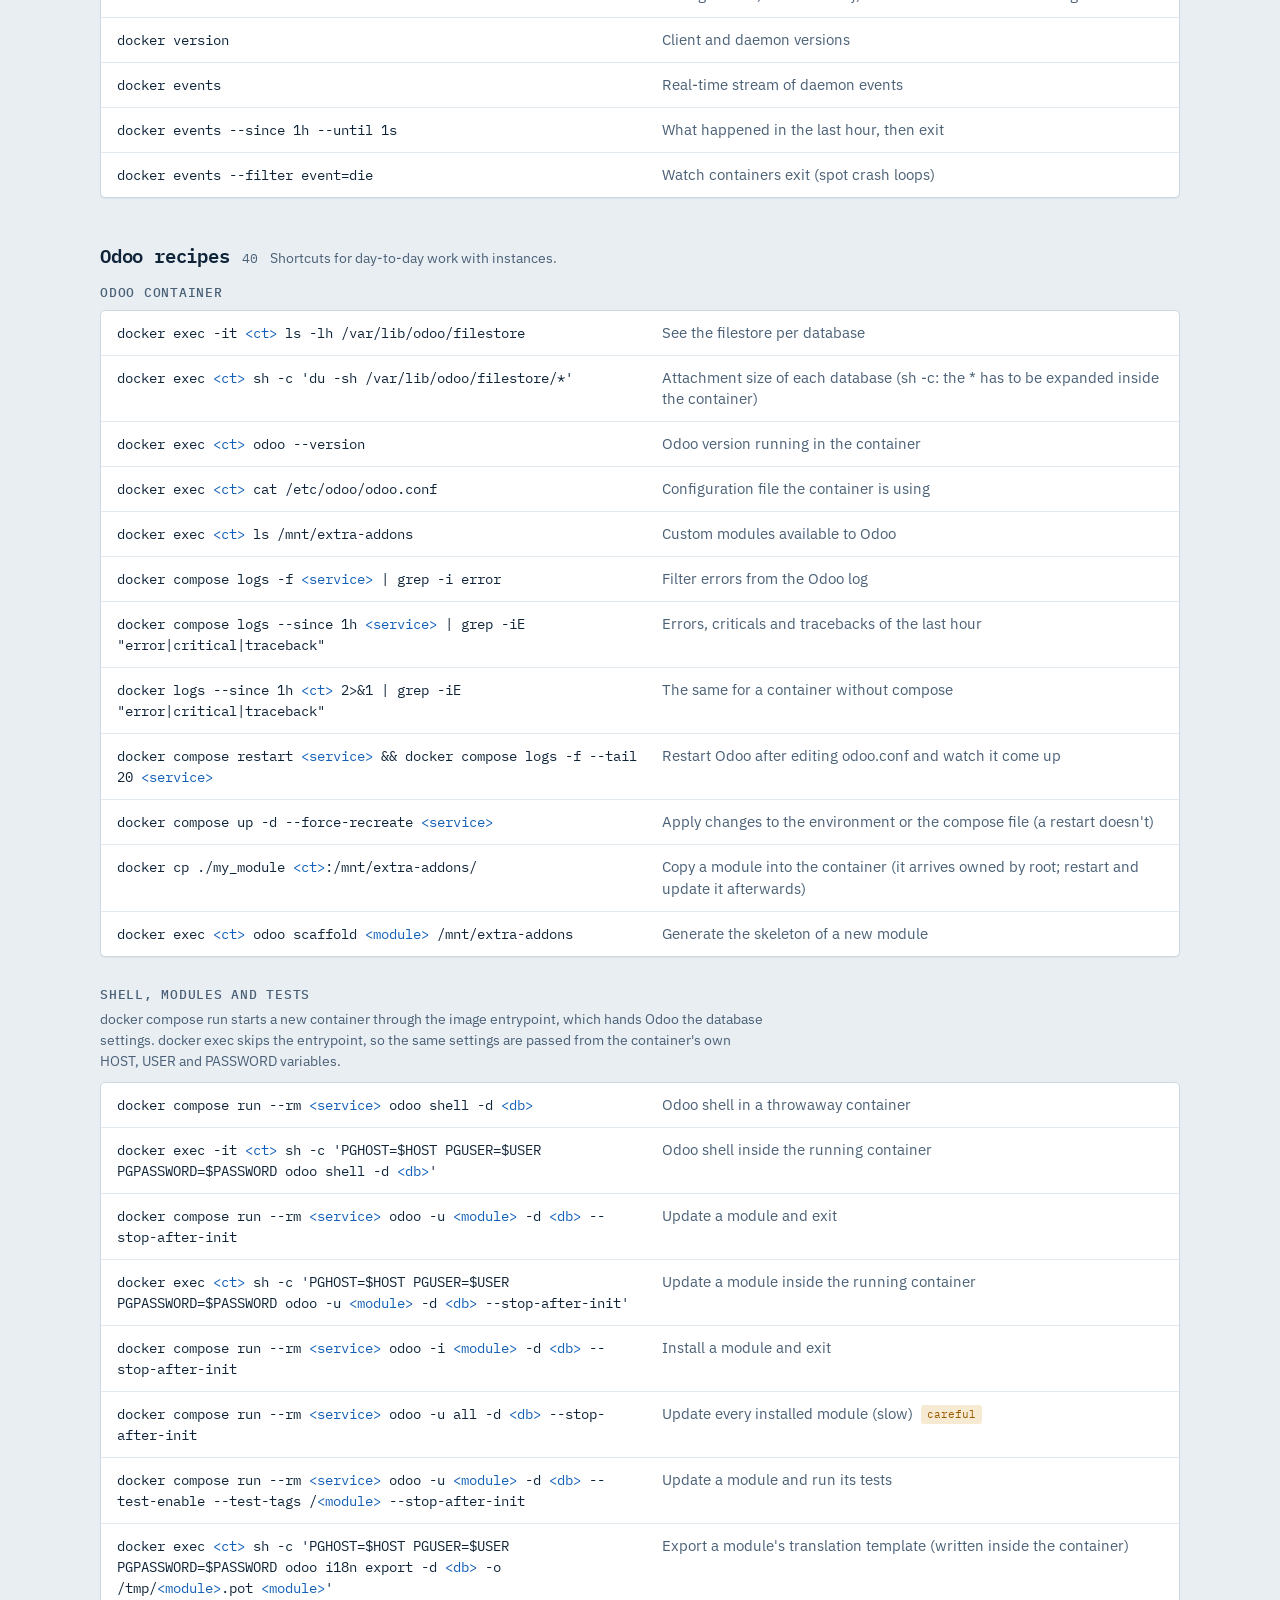
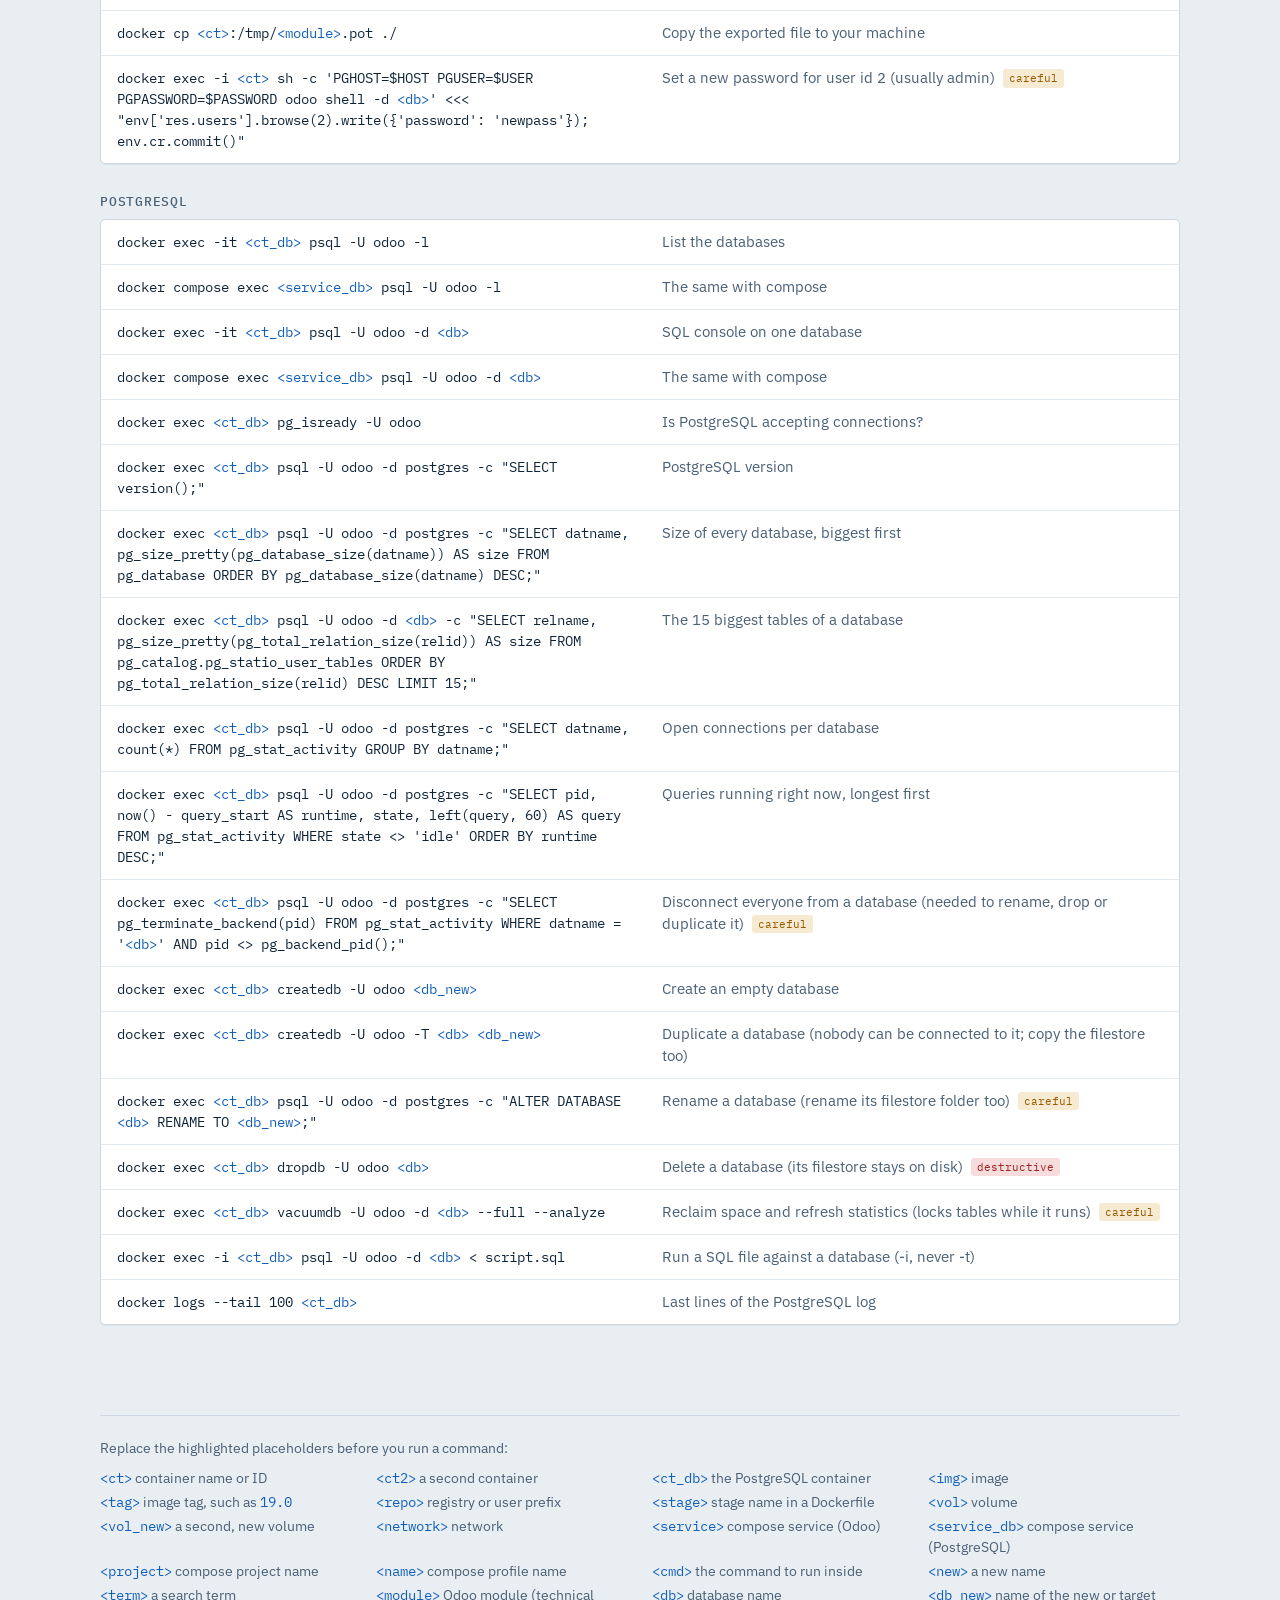
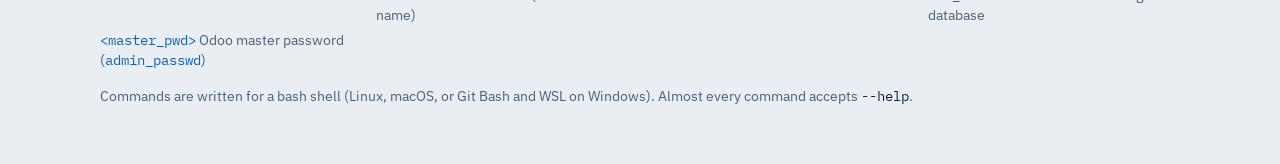
==== commit 46849752: "fix: add an inline favicon to avoid a 404 on static hosts" ====
--- a/index.html
+++ b/index.html
@@ -4,6 +4,7 @@
 <meta charset="utf-8">
 <meta name="viewport" content="width=device-width, initial-scale=1">
 <title>Docker Cheat Sheet</title>
+<link rel="icon" href="data:image/svg+xml,%3Csvg xmlns='http://www.w3.org/2000/svg' viewBox='0 0 32 32'%3E%3Crect width='32' height='32' rx='6' fill='%230f2438'/%3E%3Crect x='11' y='7' width='10' height='18' fill='%235fa8f5'/%3E%3C/svg%3E">
 <link rel="preconnect" href="https://fonts.googleapis.com">
 <link rel="preconnect" href="https://fonts.gstatic.com" crossorigin>
 <link href="https://fonts.googleapis.com/css2?family=IBM+Plex+Mono:wght@400;500;600&family=IBM+Plex+Sans:wght@400;500;600&display=swap" rel="stylesheet">
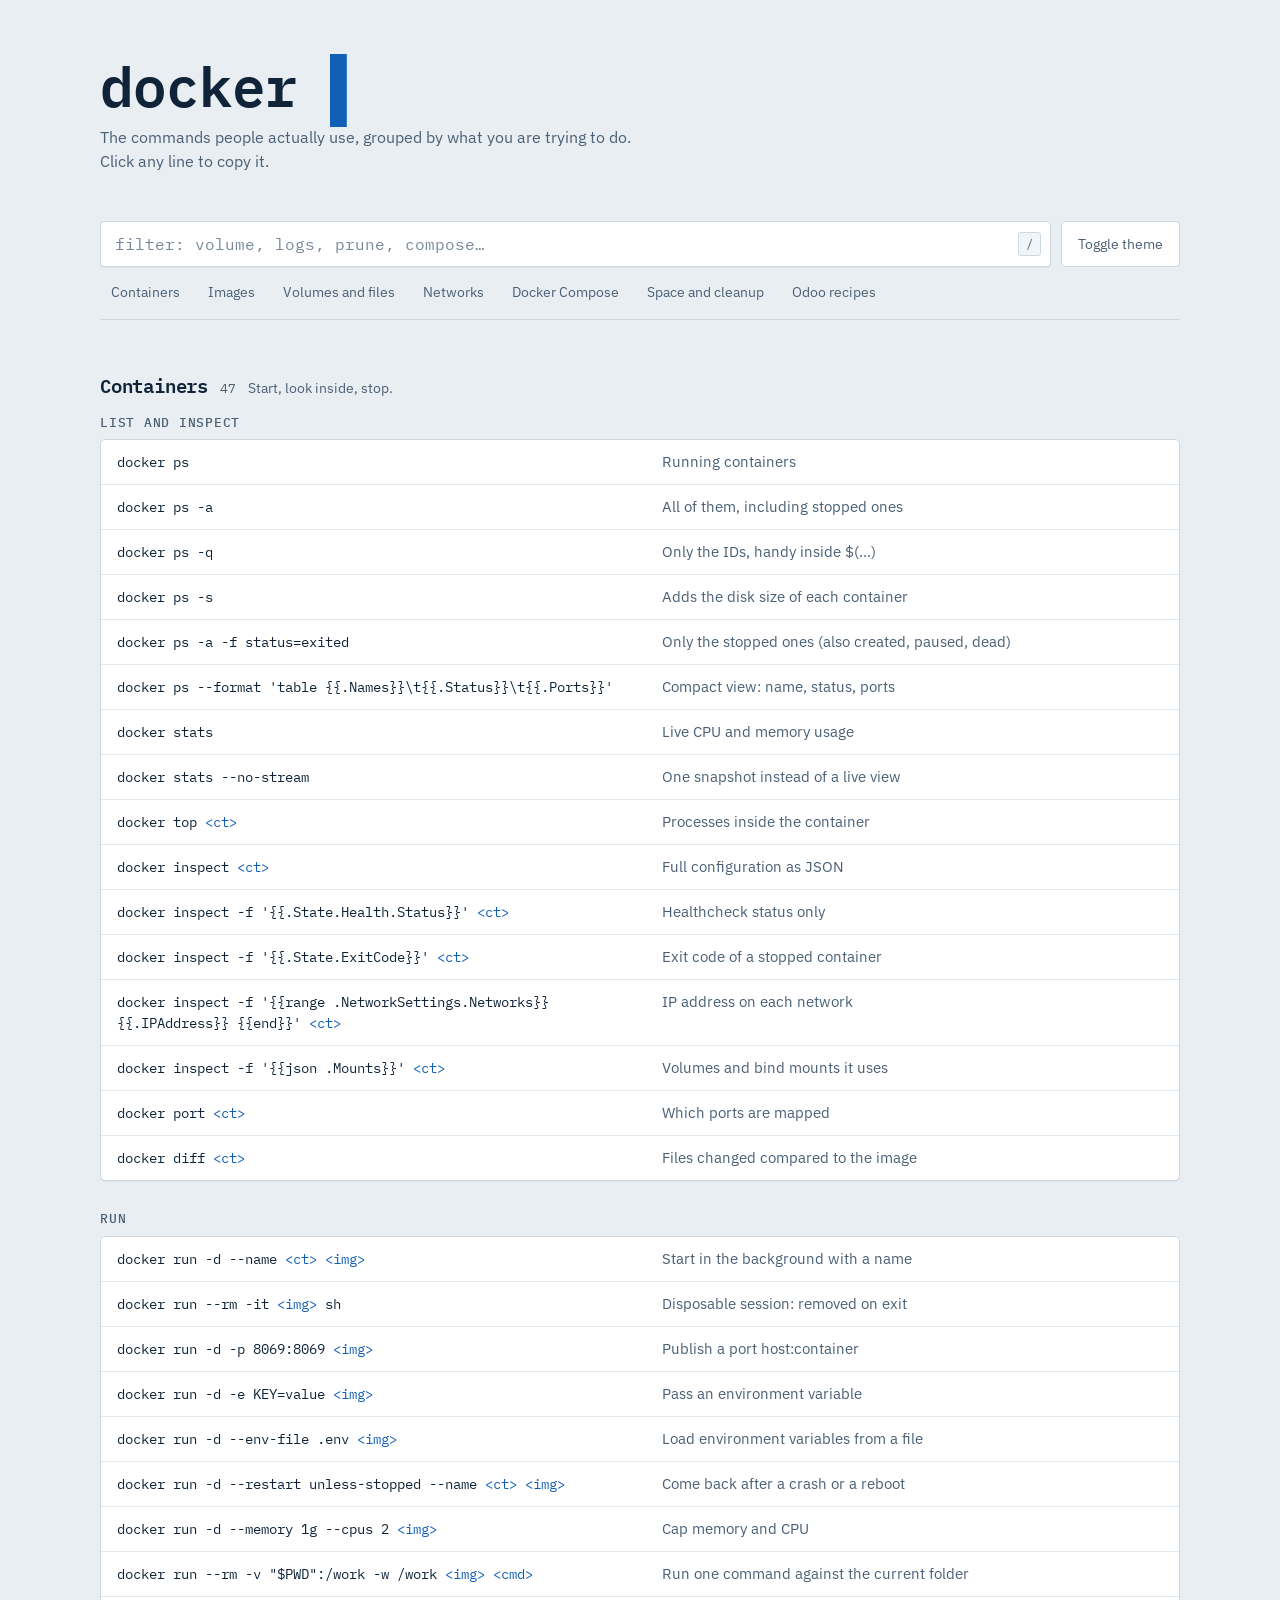
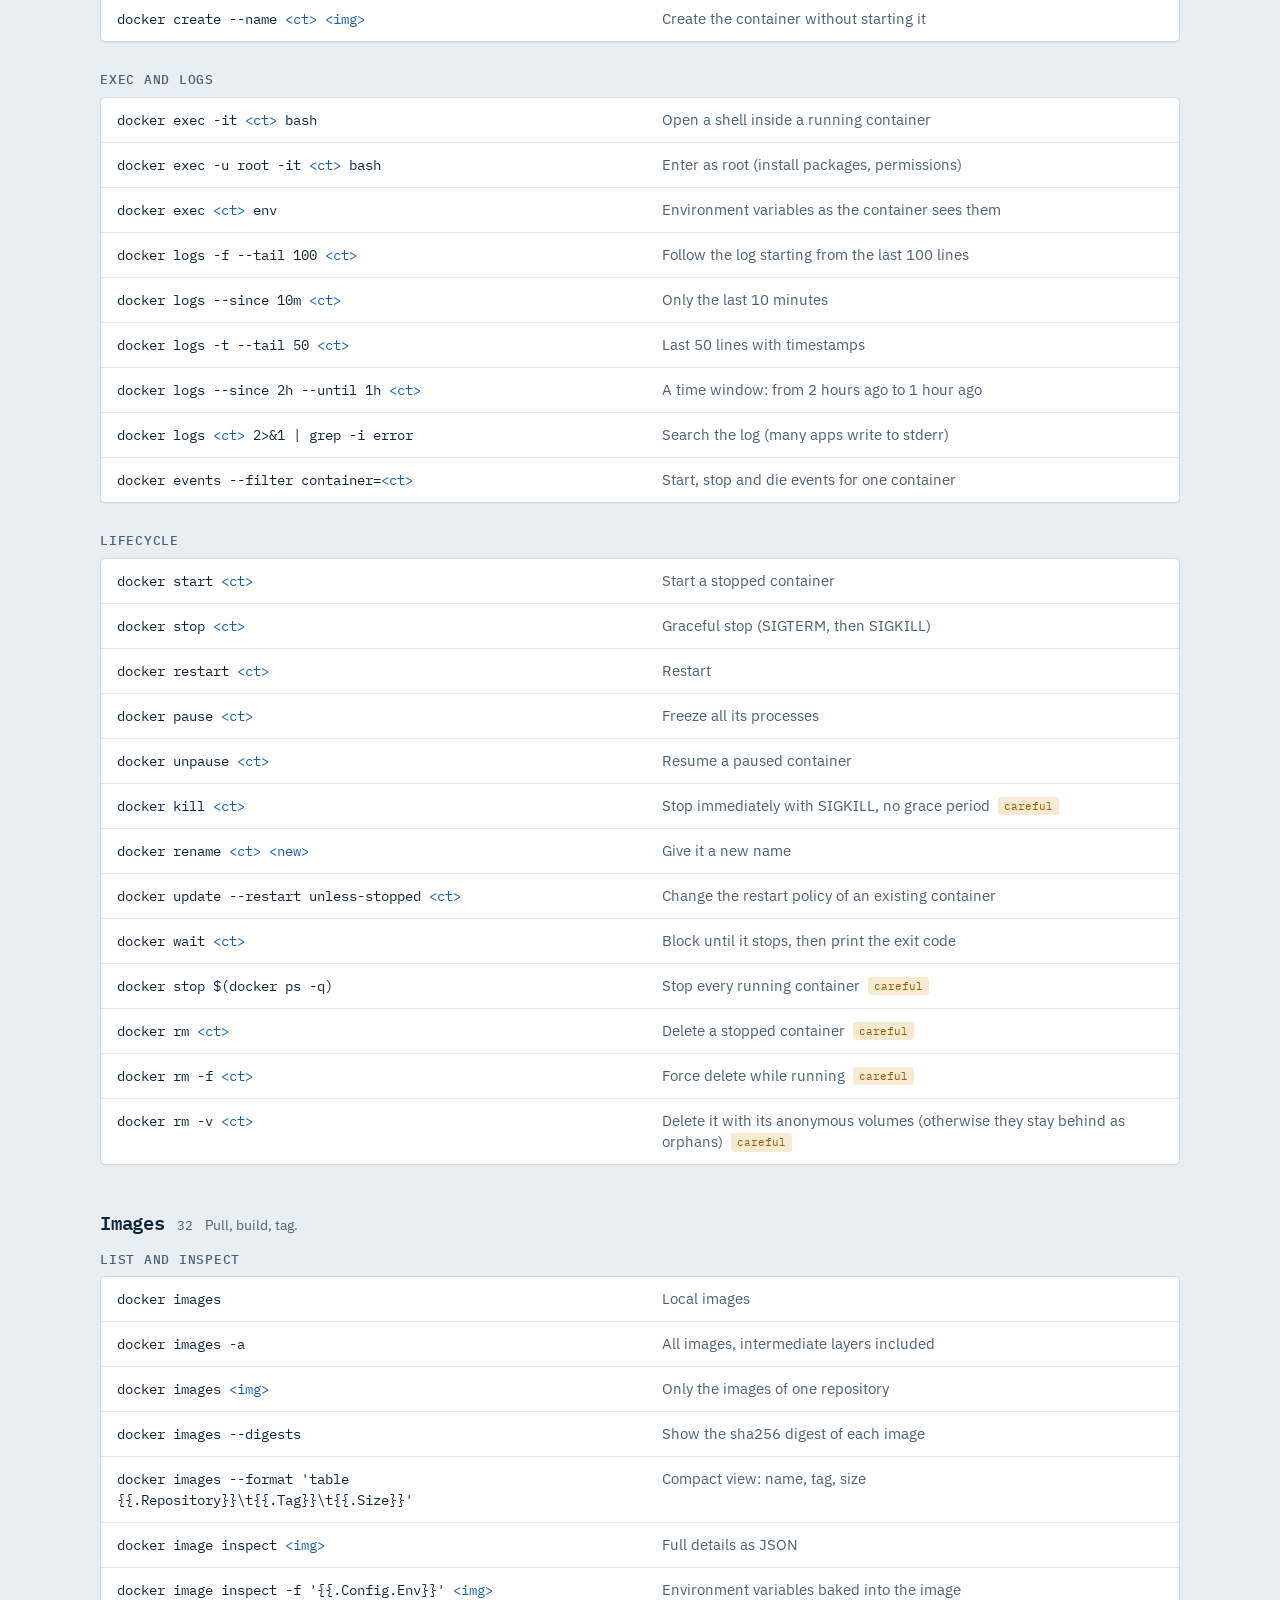
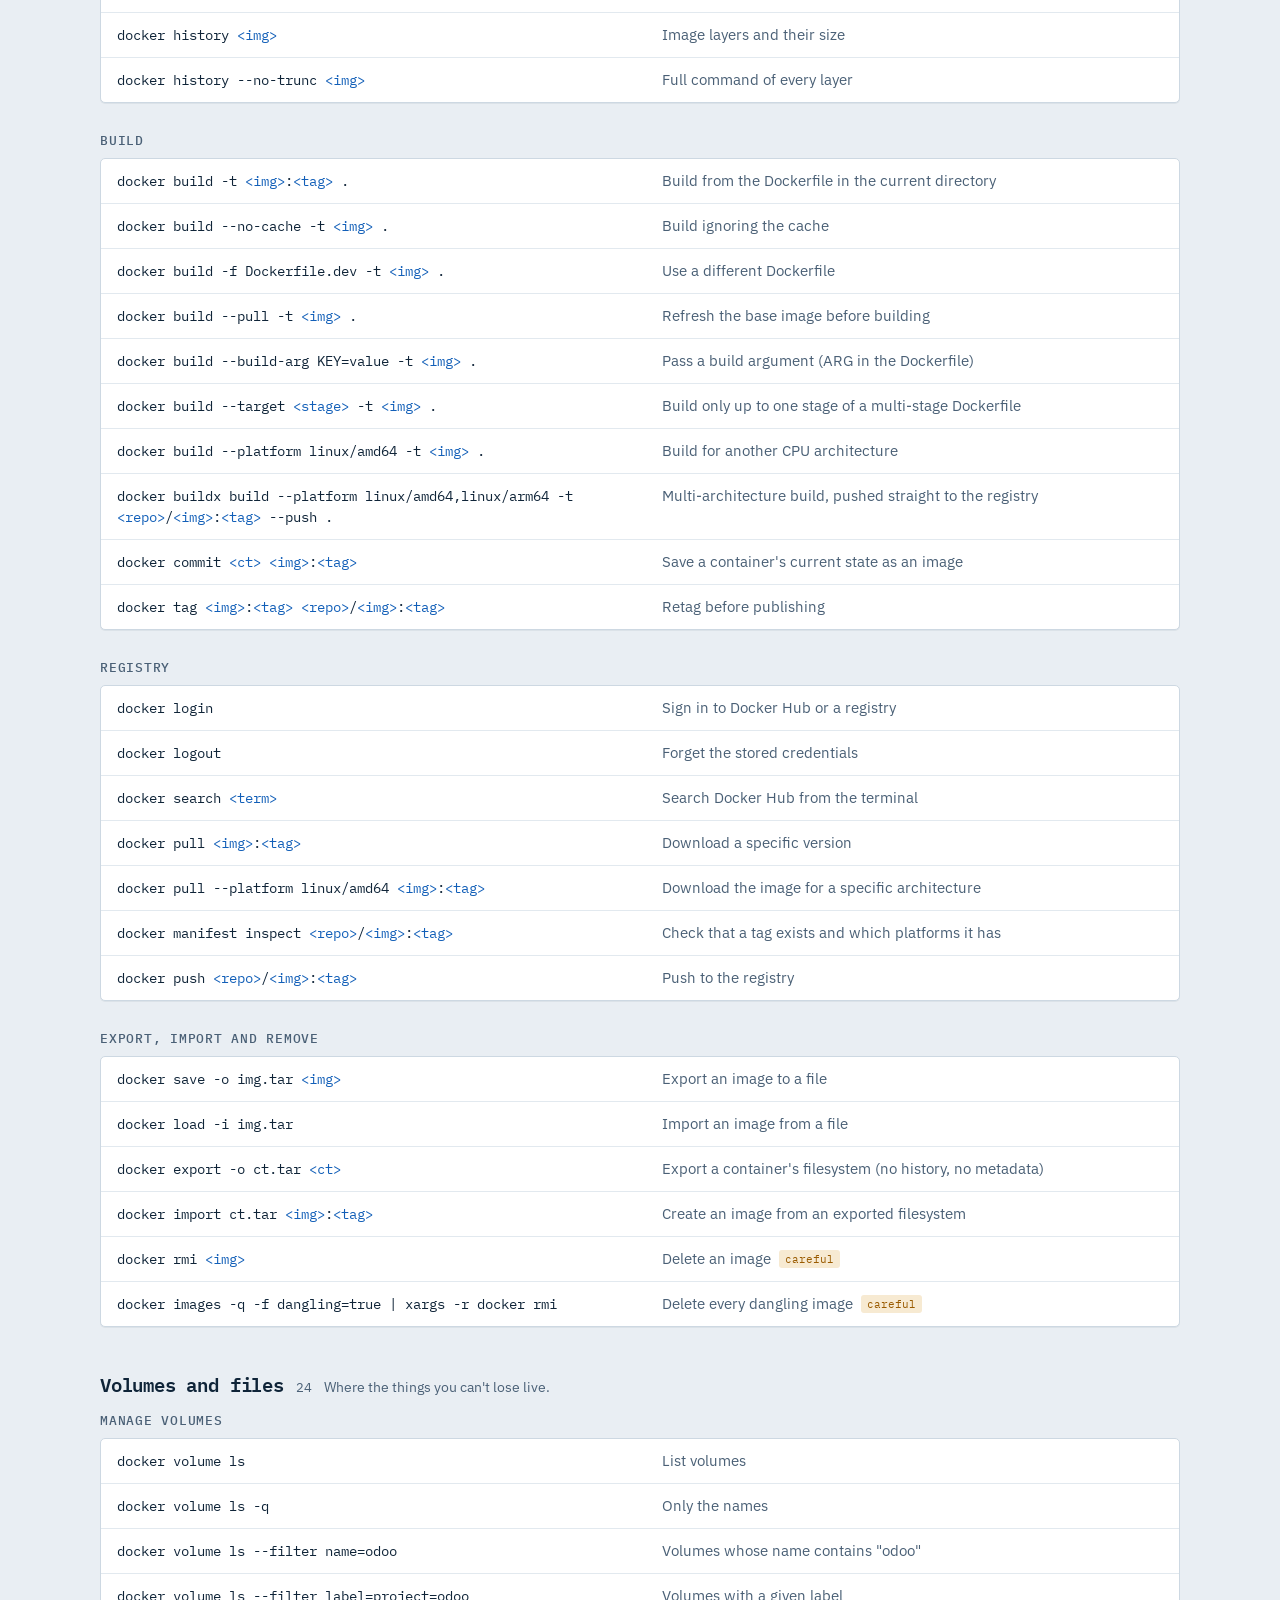
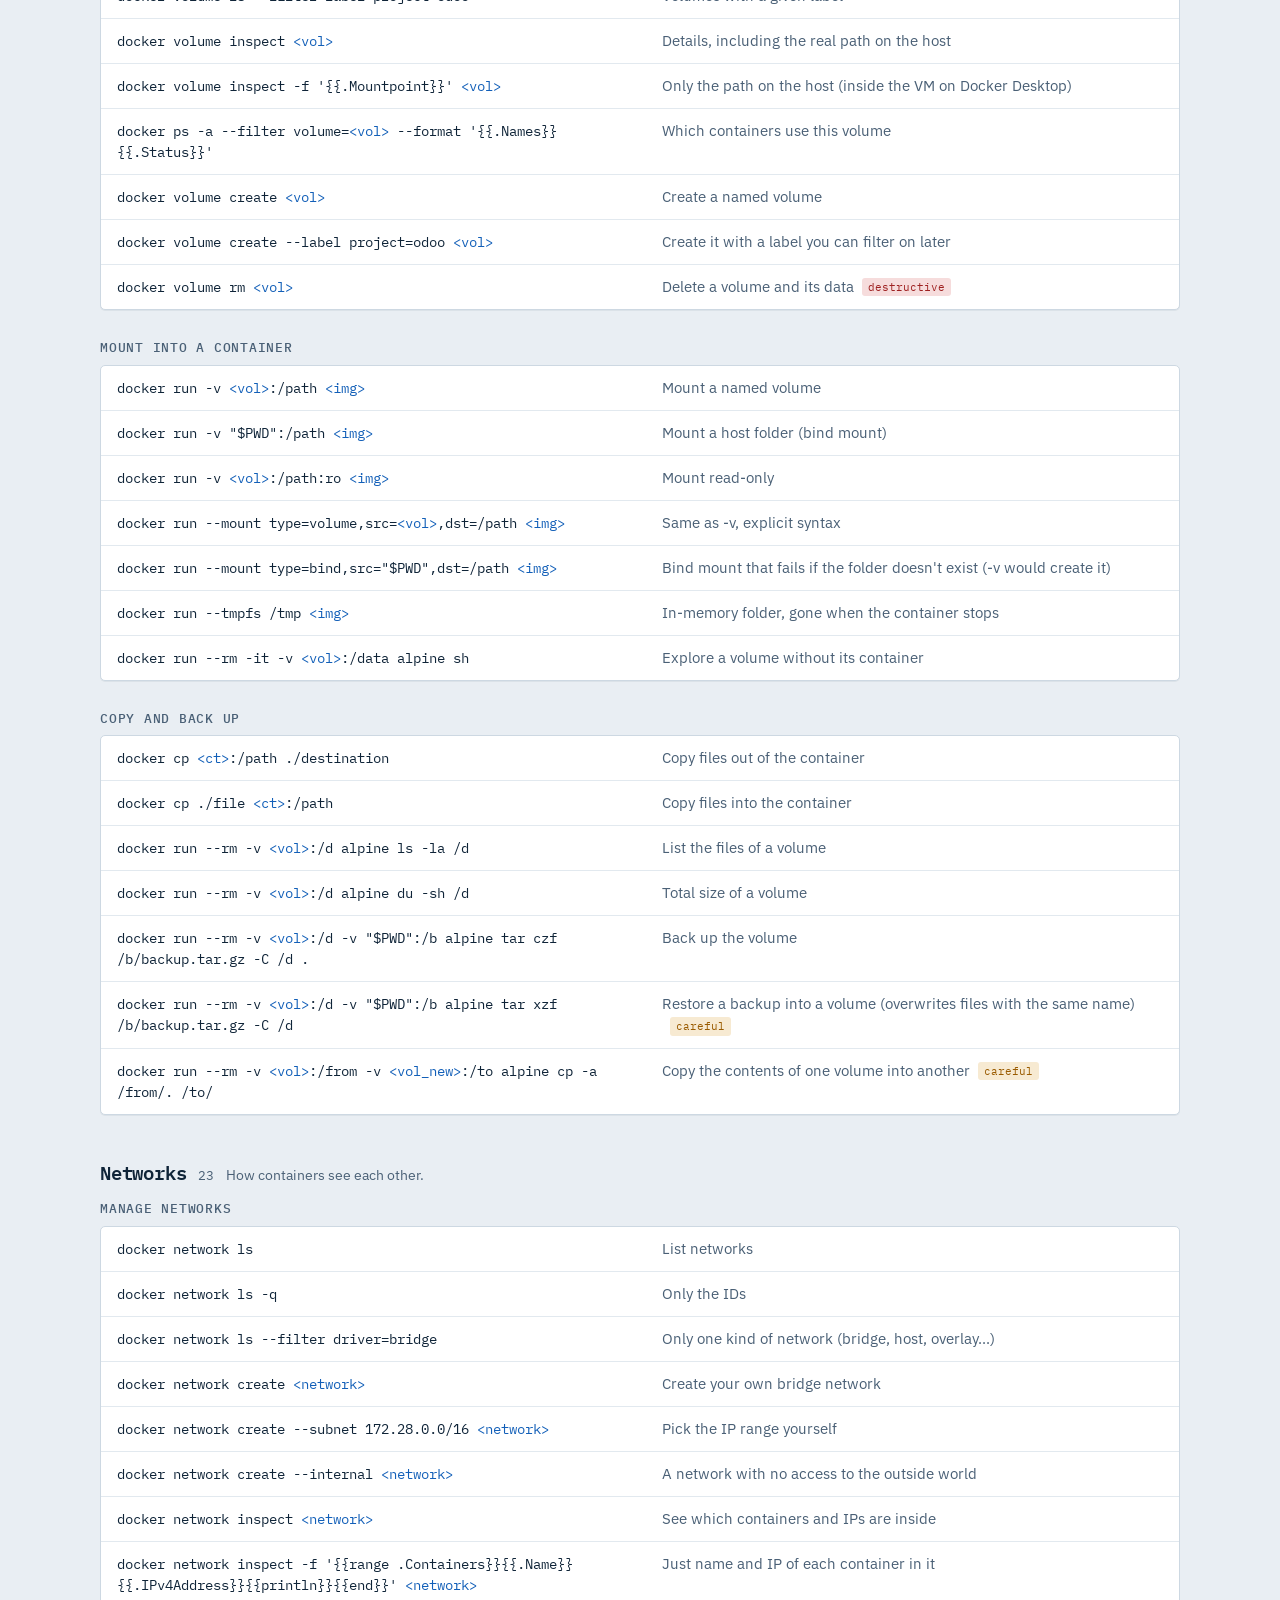
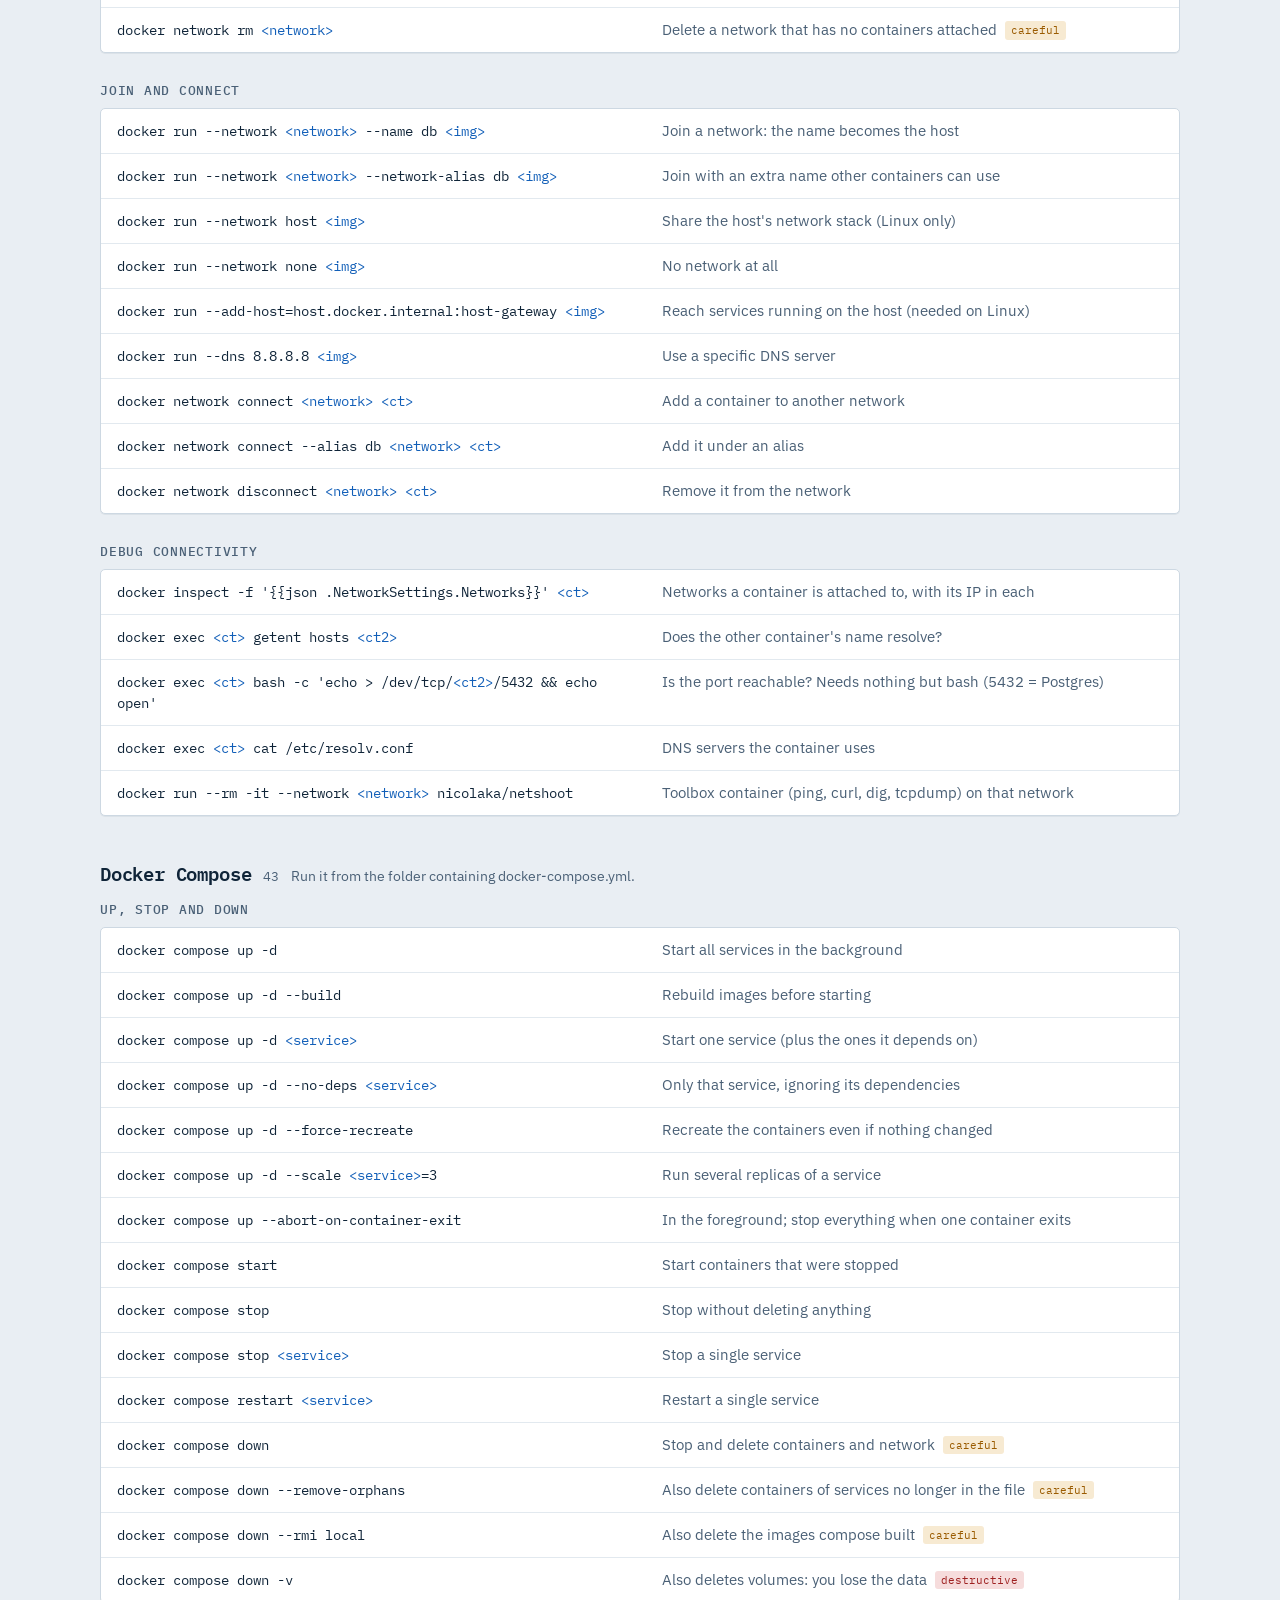
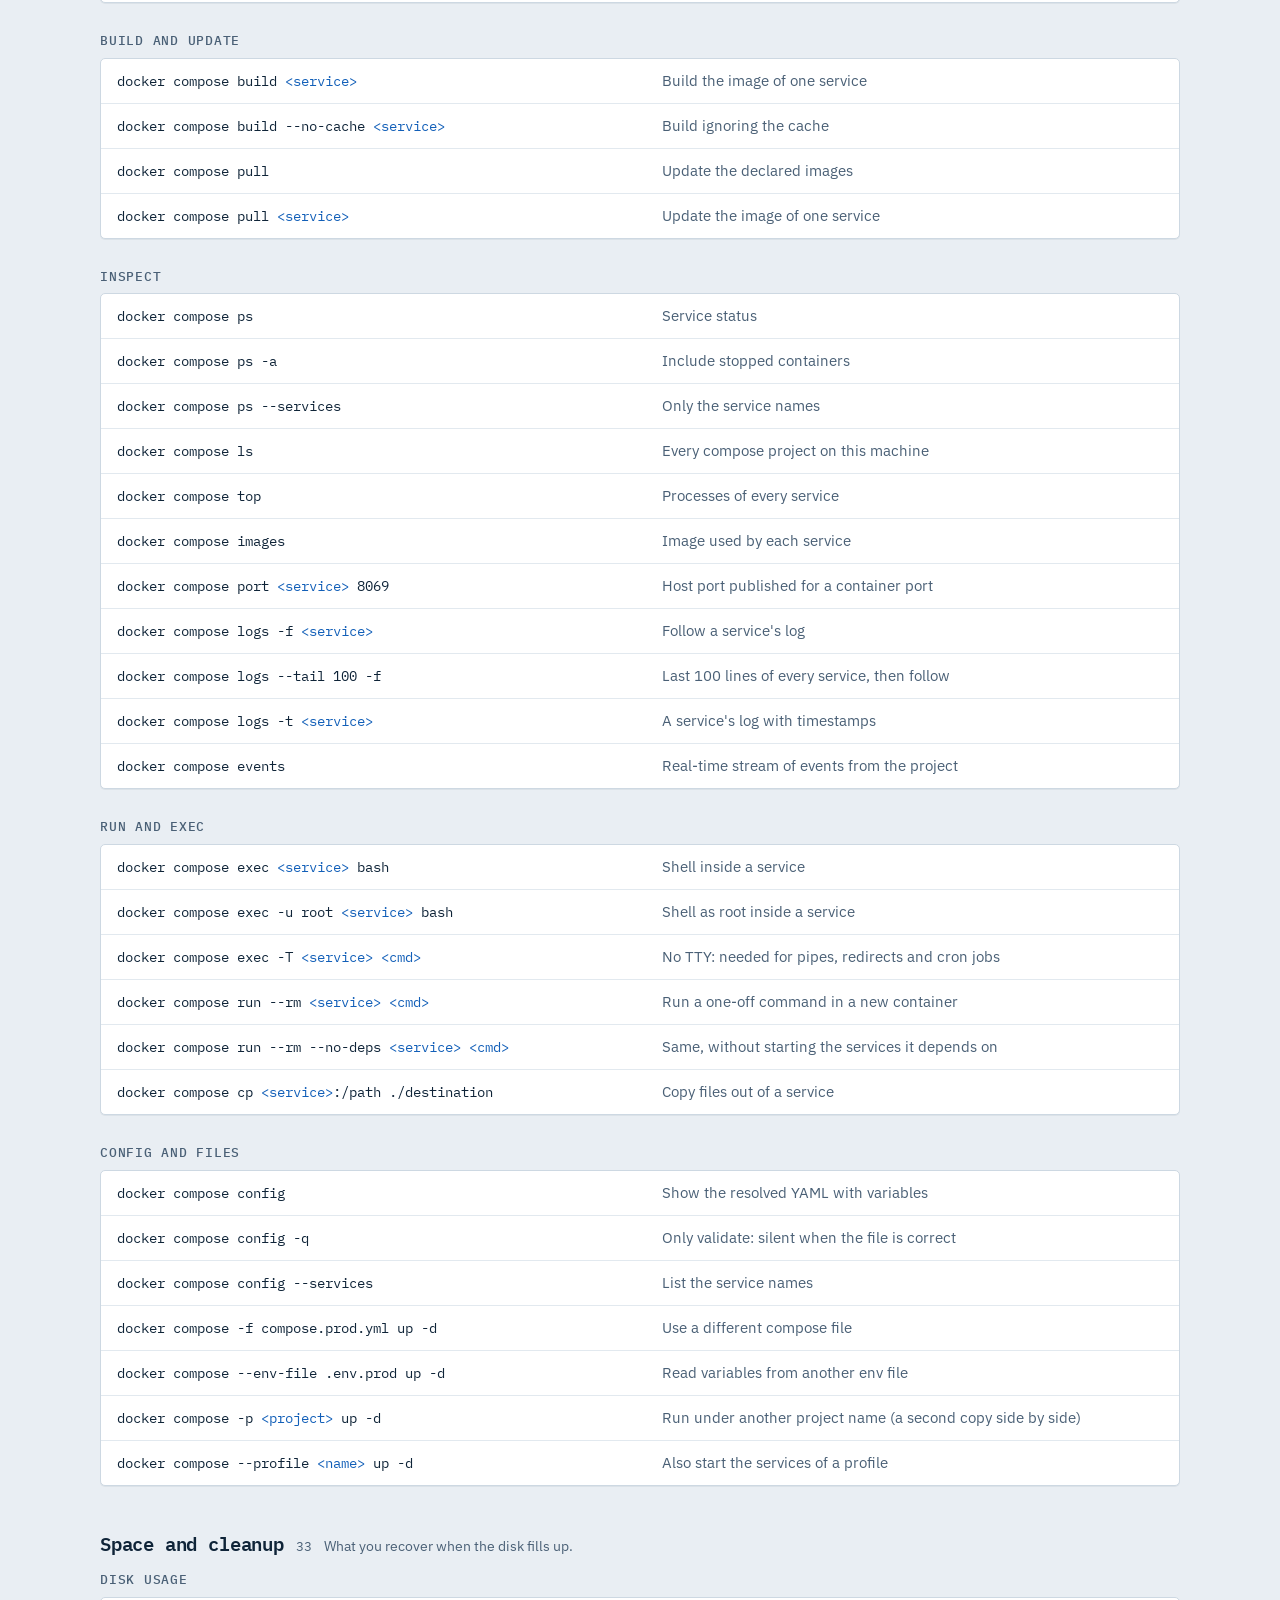
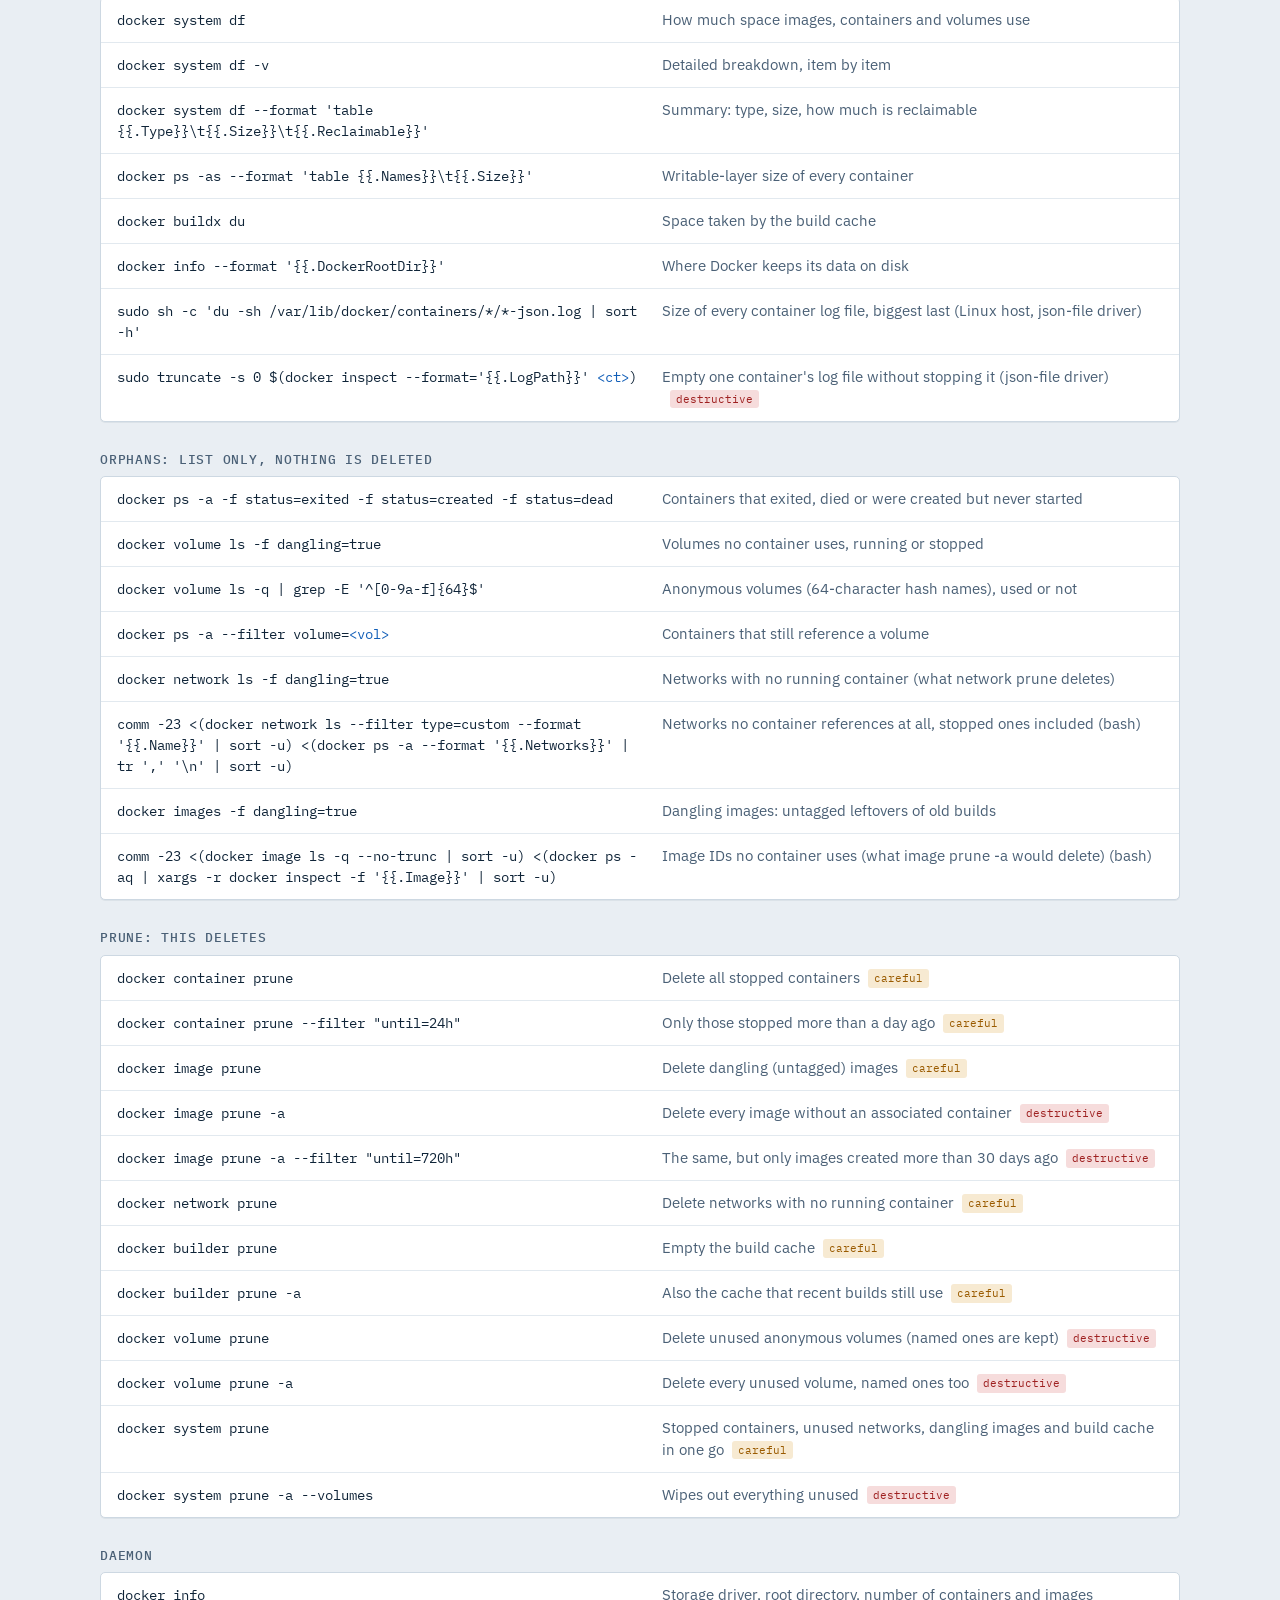
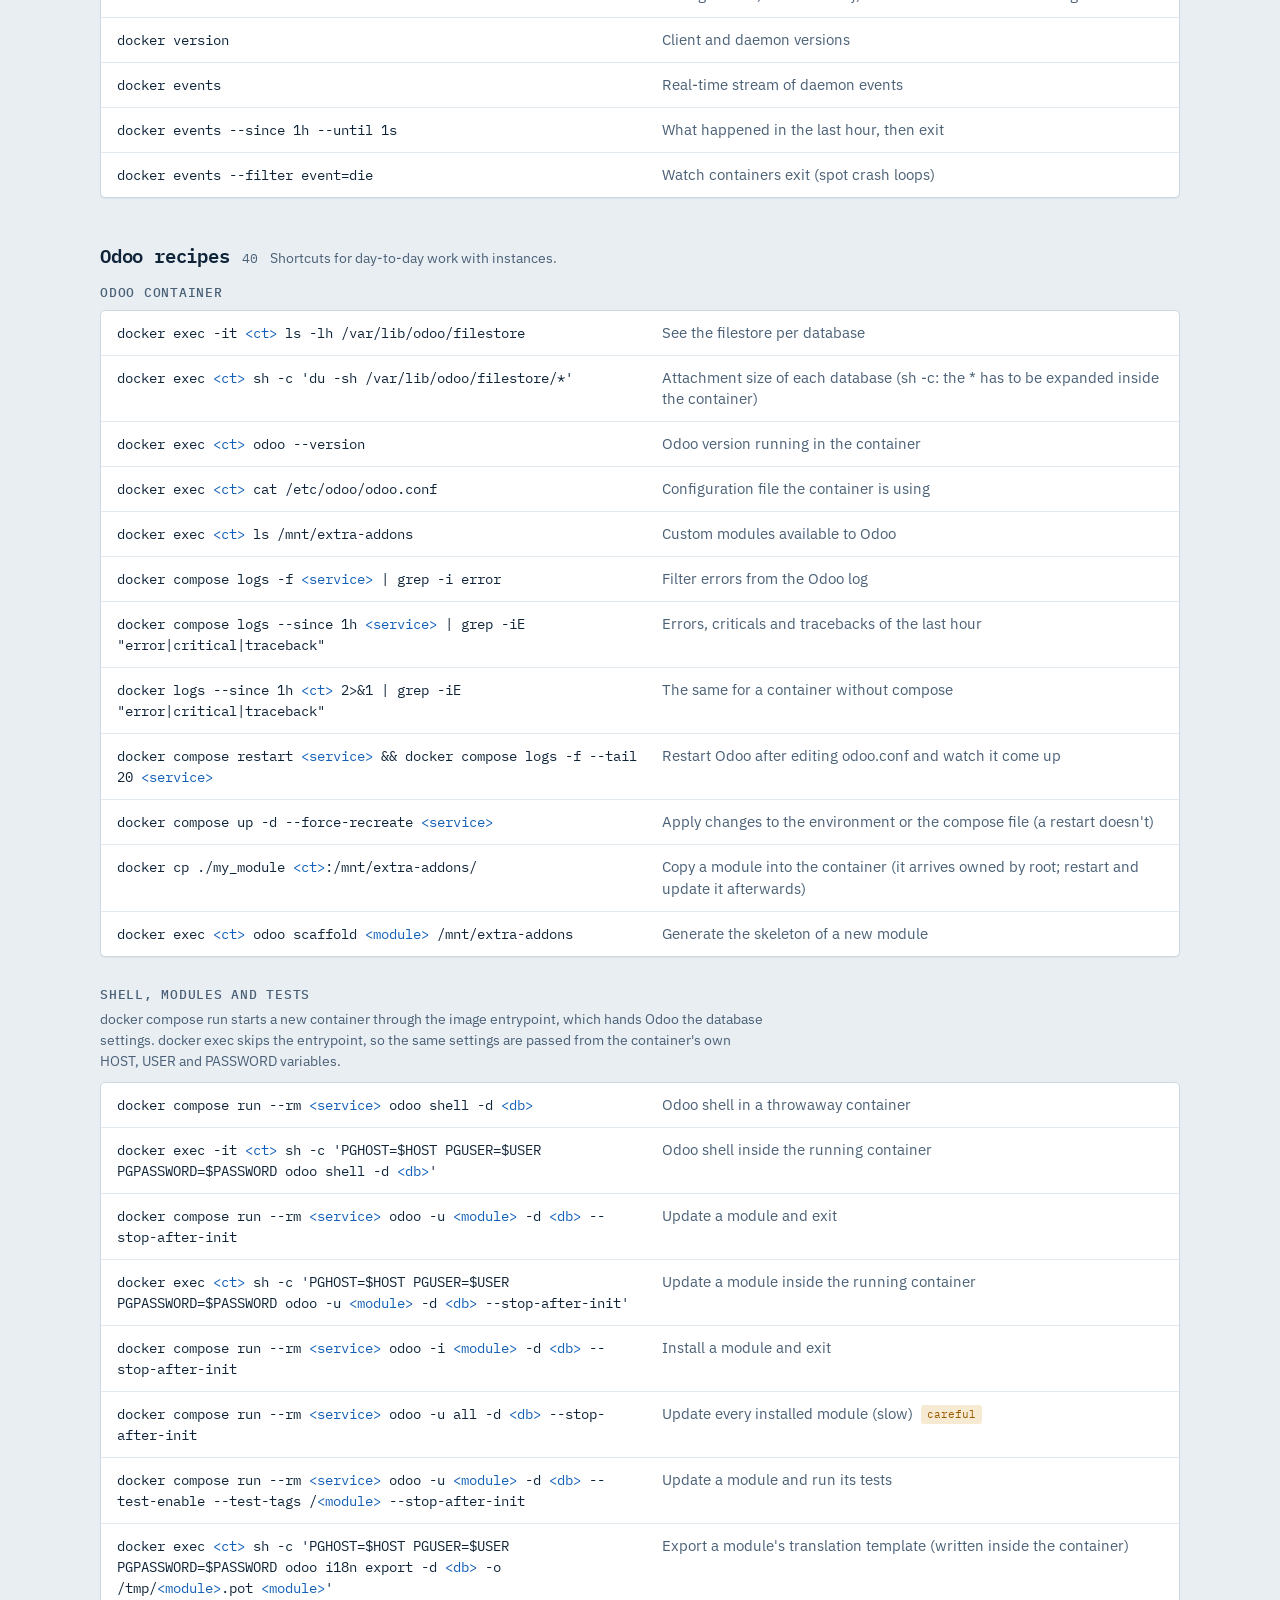
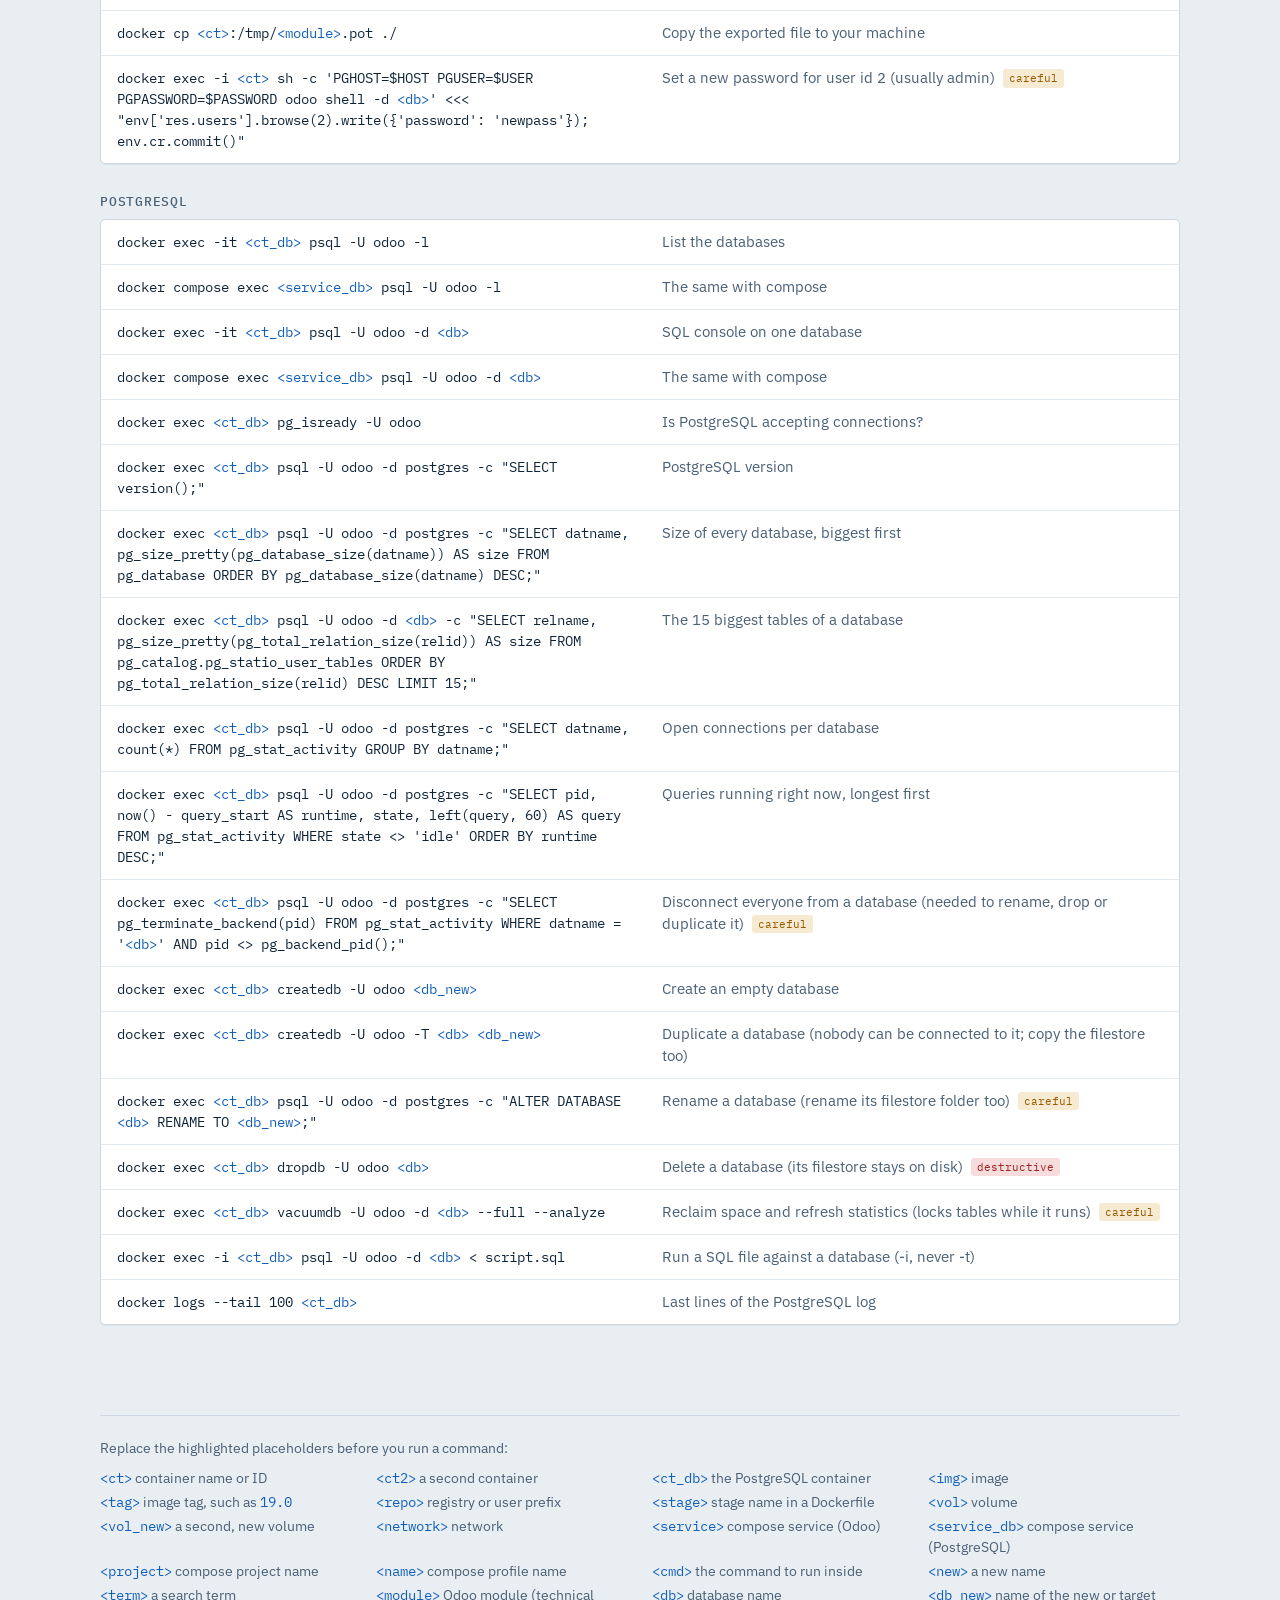
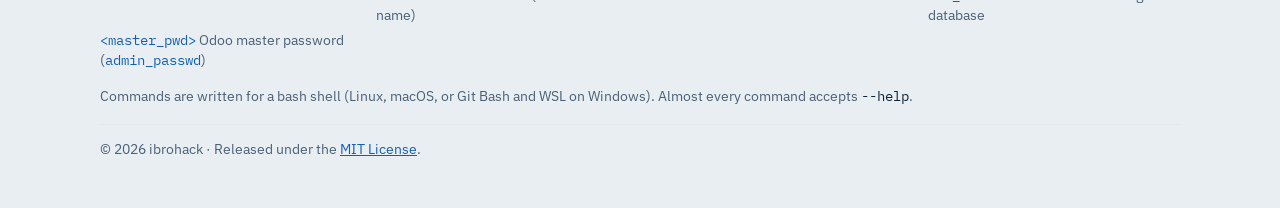
==== commit cb1d4260: "docs: add author and license references to the page Add an author meta tag, a rel=license link to th" ====
--- a/index.html
+++ b/index.html
@@ -3,6 +3,8 @@
 <head>
 <meta charset="utf-8">
 <meta name="viewport" content="width=device-width, initial-scale=1">
+<meta name="author" content="ibrohack">
+<link rel="license" href="LICENSE">
 <title>Docker Cheat Sheet</title>
 <link rel="icon" href="data:image/svg+xml,%3Csvg xmlns='http://www.w3.org/2000/svg' viewBox='0 0 32 32'%3E%3Crect width='32' height='32' rx='6' fill='%230f2438'/%3E%3Crect x='11' y='7' width='10' height='18' fill='%235fa8f5'/%3E%3C/svg%3E">
 <link rel="preconnect" href="https://fonts.googleapis.com">
@@ -59,6 +61,7 @@
   </ul>
   <p>Commands are written for a bash shell (Linux, macOS, or Git Bash and WSL on Windows).
   Almost every command accepts <code>--help</code>.</p>
+  <p class="credit">&copy; 2026 ibrohack &middot; Released under the <a href="https://opensource.org/license/mit">MIT License</a>.</p>
 </footer>
 </div>
 
--- a/css/style.css
+++ b/css/style.css
@@ -197,6 +197,9 @@
 }
 footer code{font-family:"IBM Plex Mono",monospace;color:var(--ink)}
 footer p{margin:0 0 10px}
+footer a{color:var(--signal)}
+footer a:focus-visible{outline:2px solid var(--signal);outline-offset:2px}
+.credit{margin:18px 0 0;padding-top:14px;border-top:1px solid var(--rule-soft)}
 .legend{
   list-style:none;margin:0 0 16px;padding:0;
   display:grid;grid-template-columns:repeat(auto-fill,minmax(250px,1fr));gap:4px 24px;
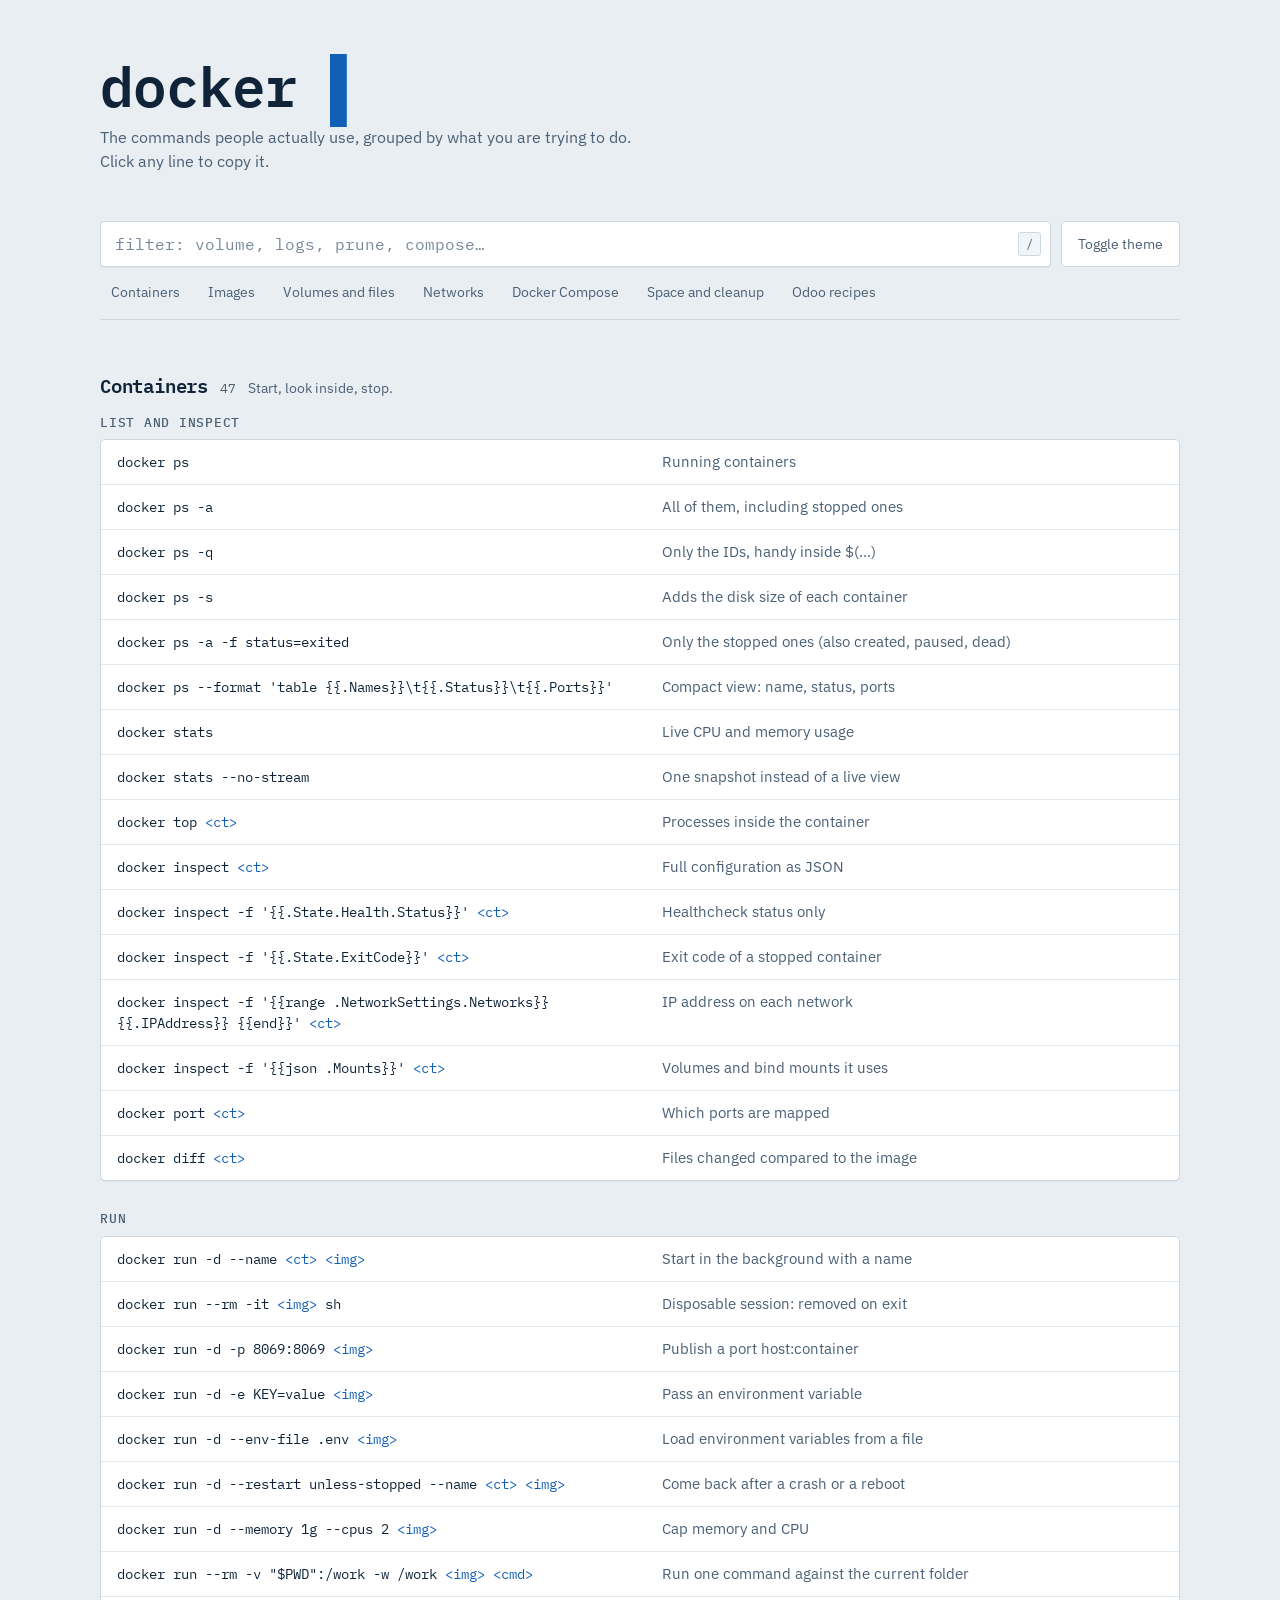
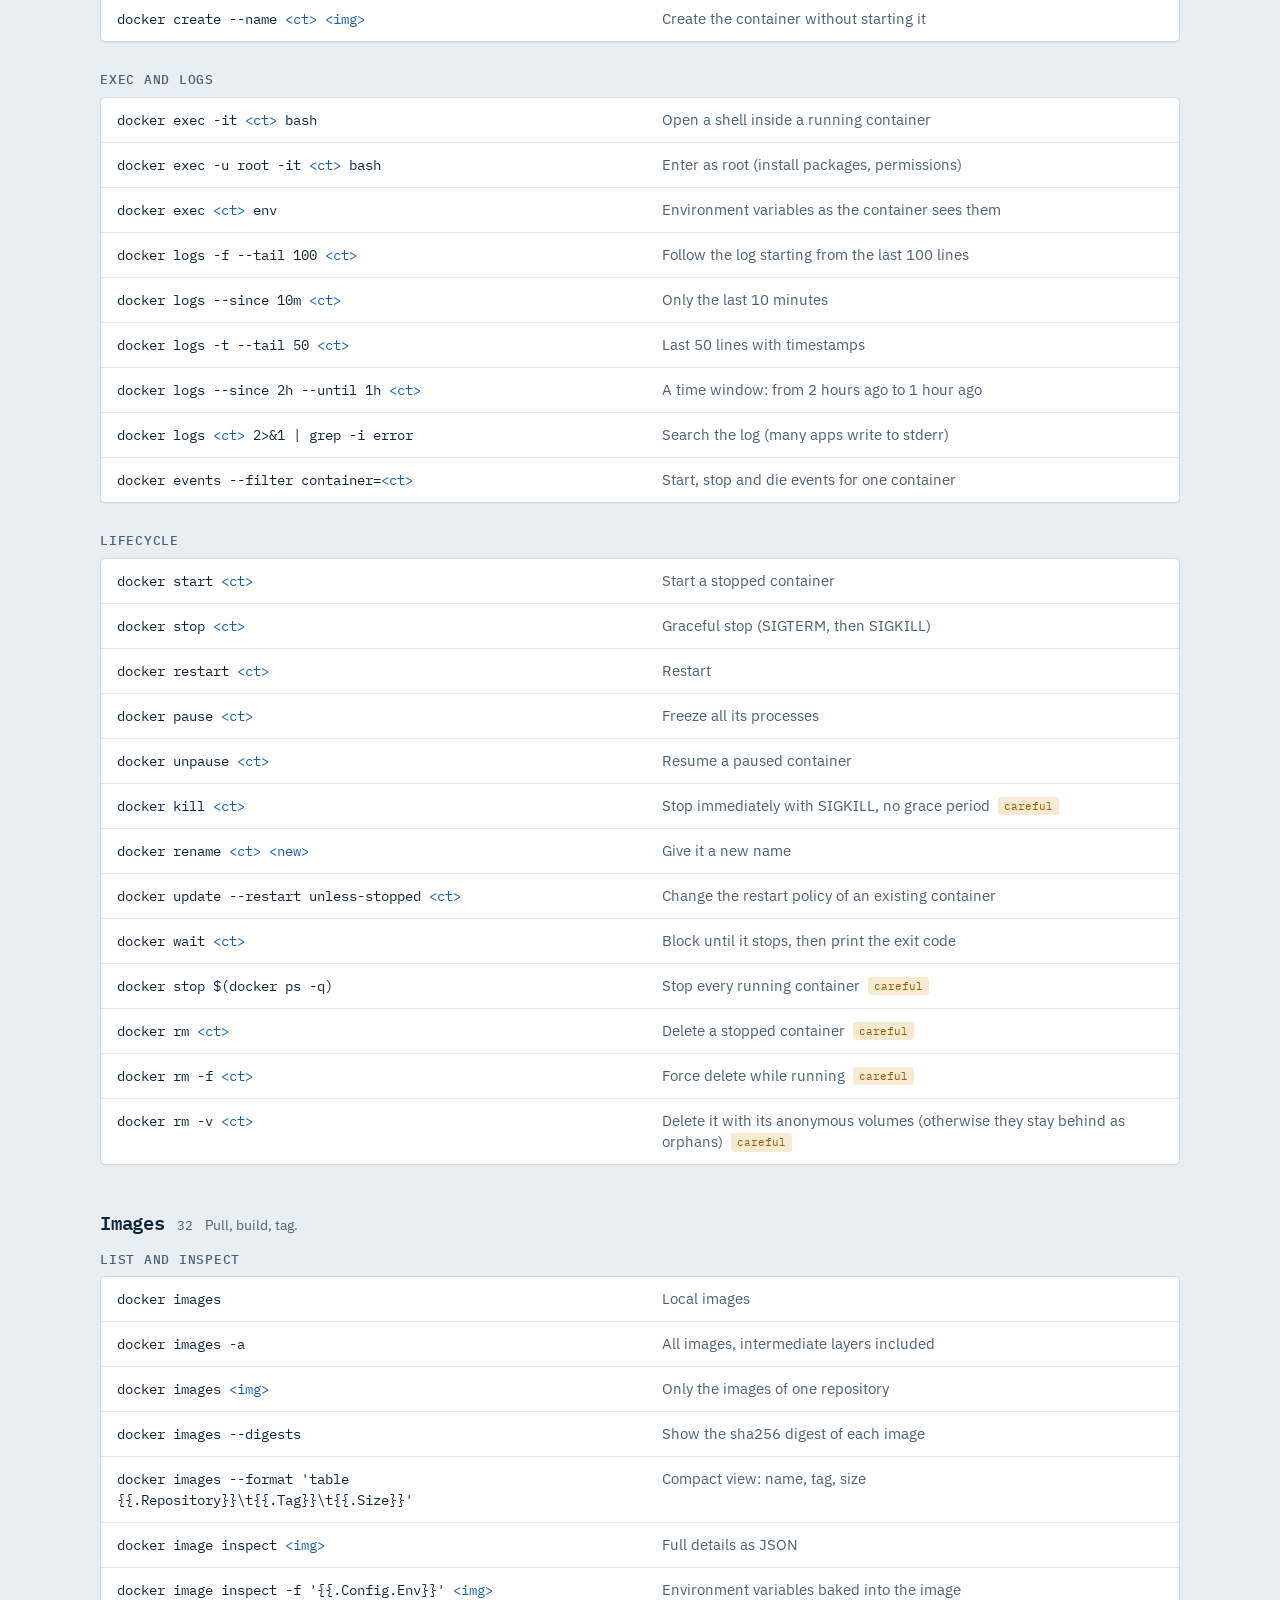
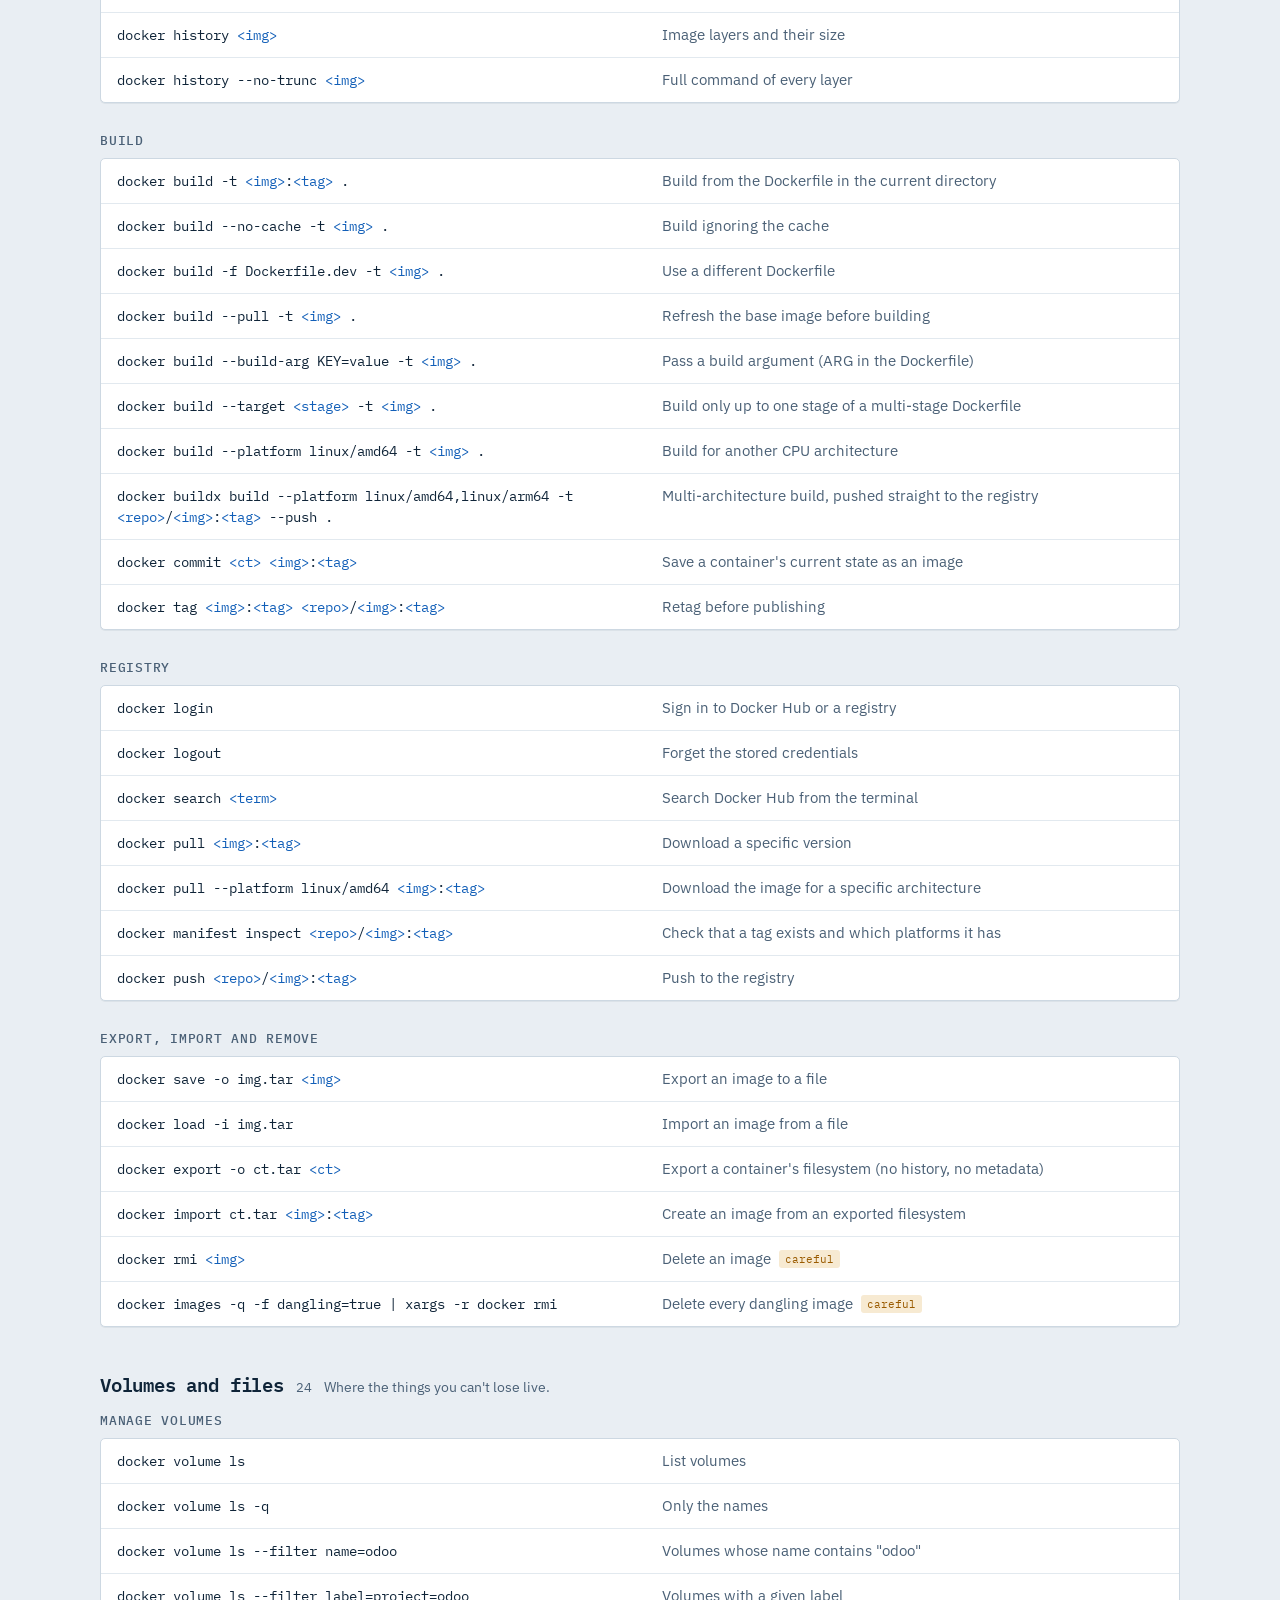
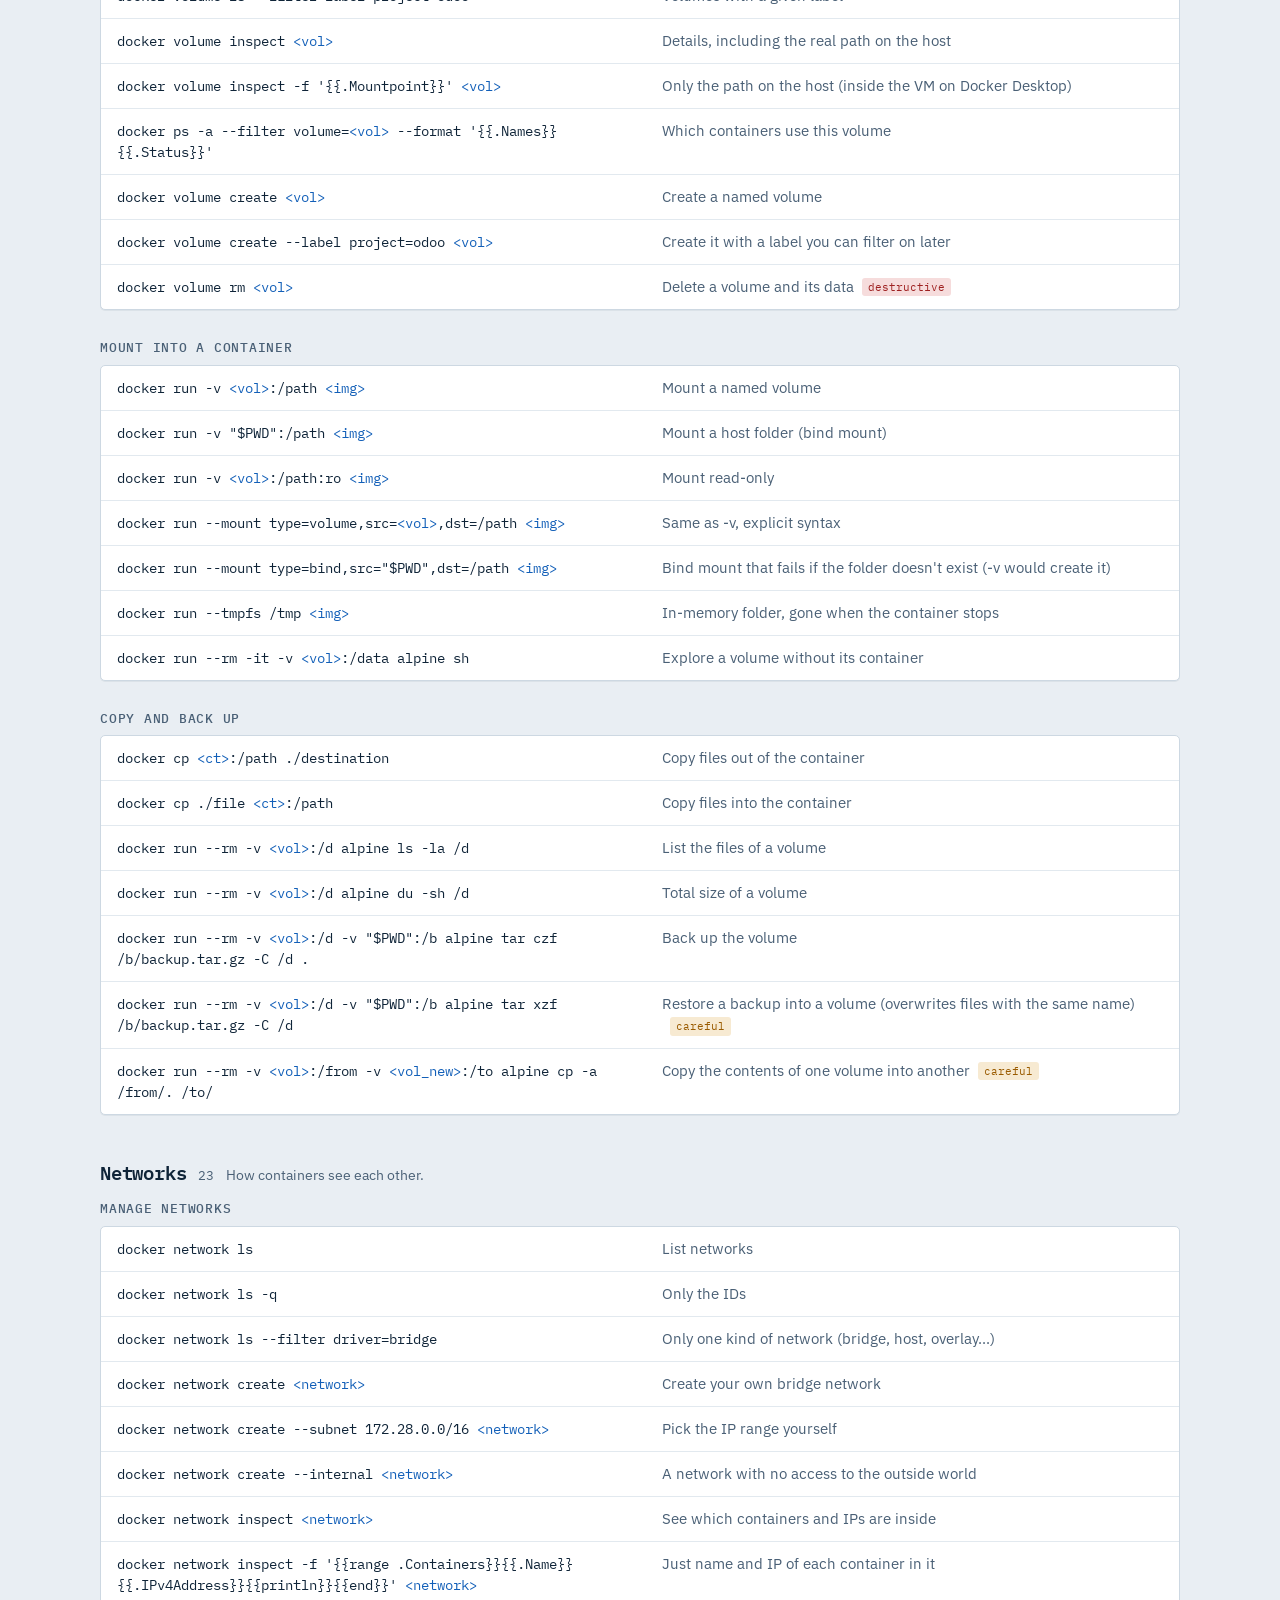
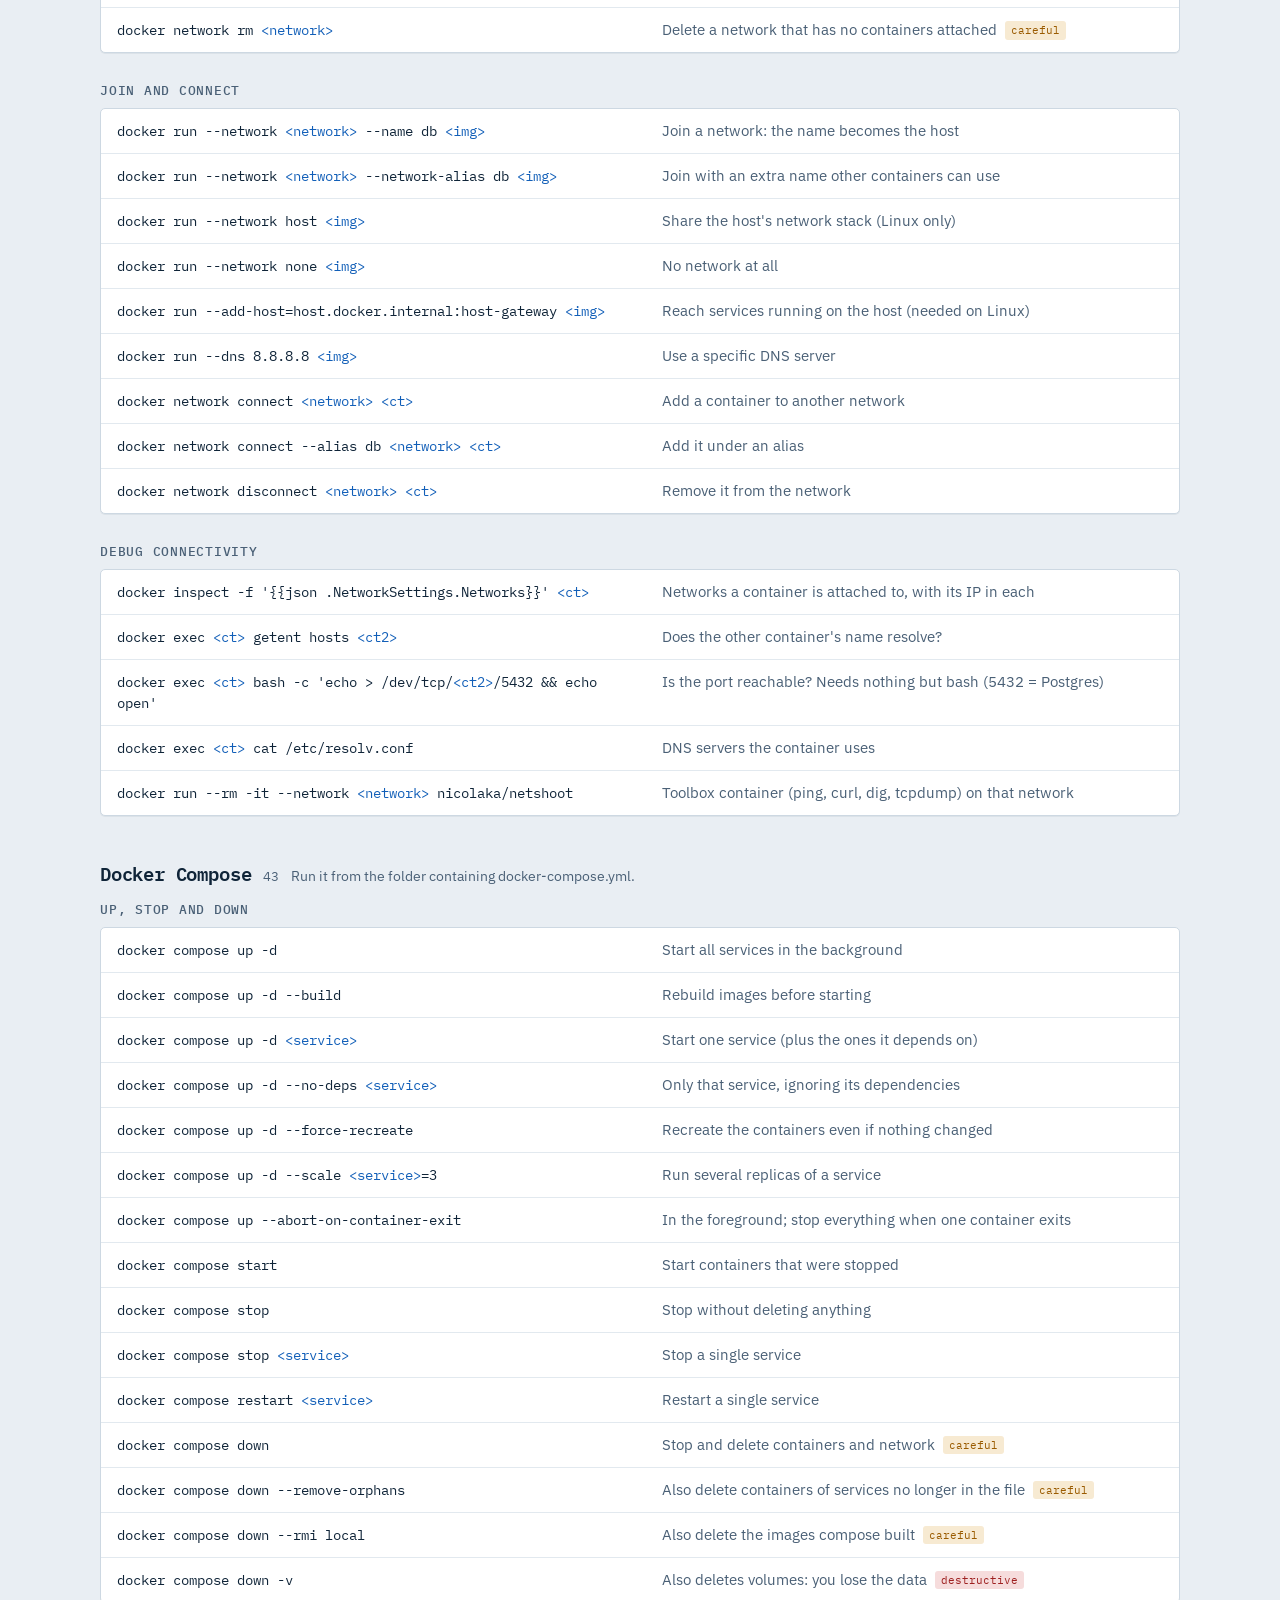
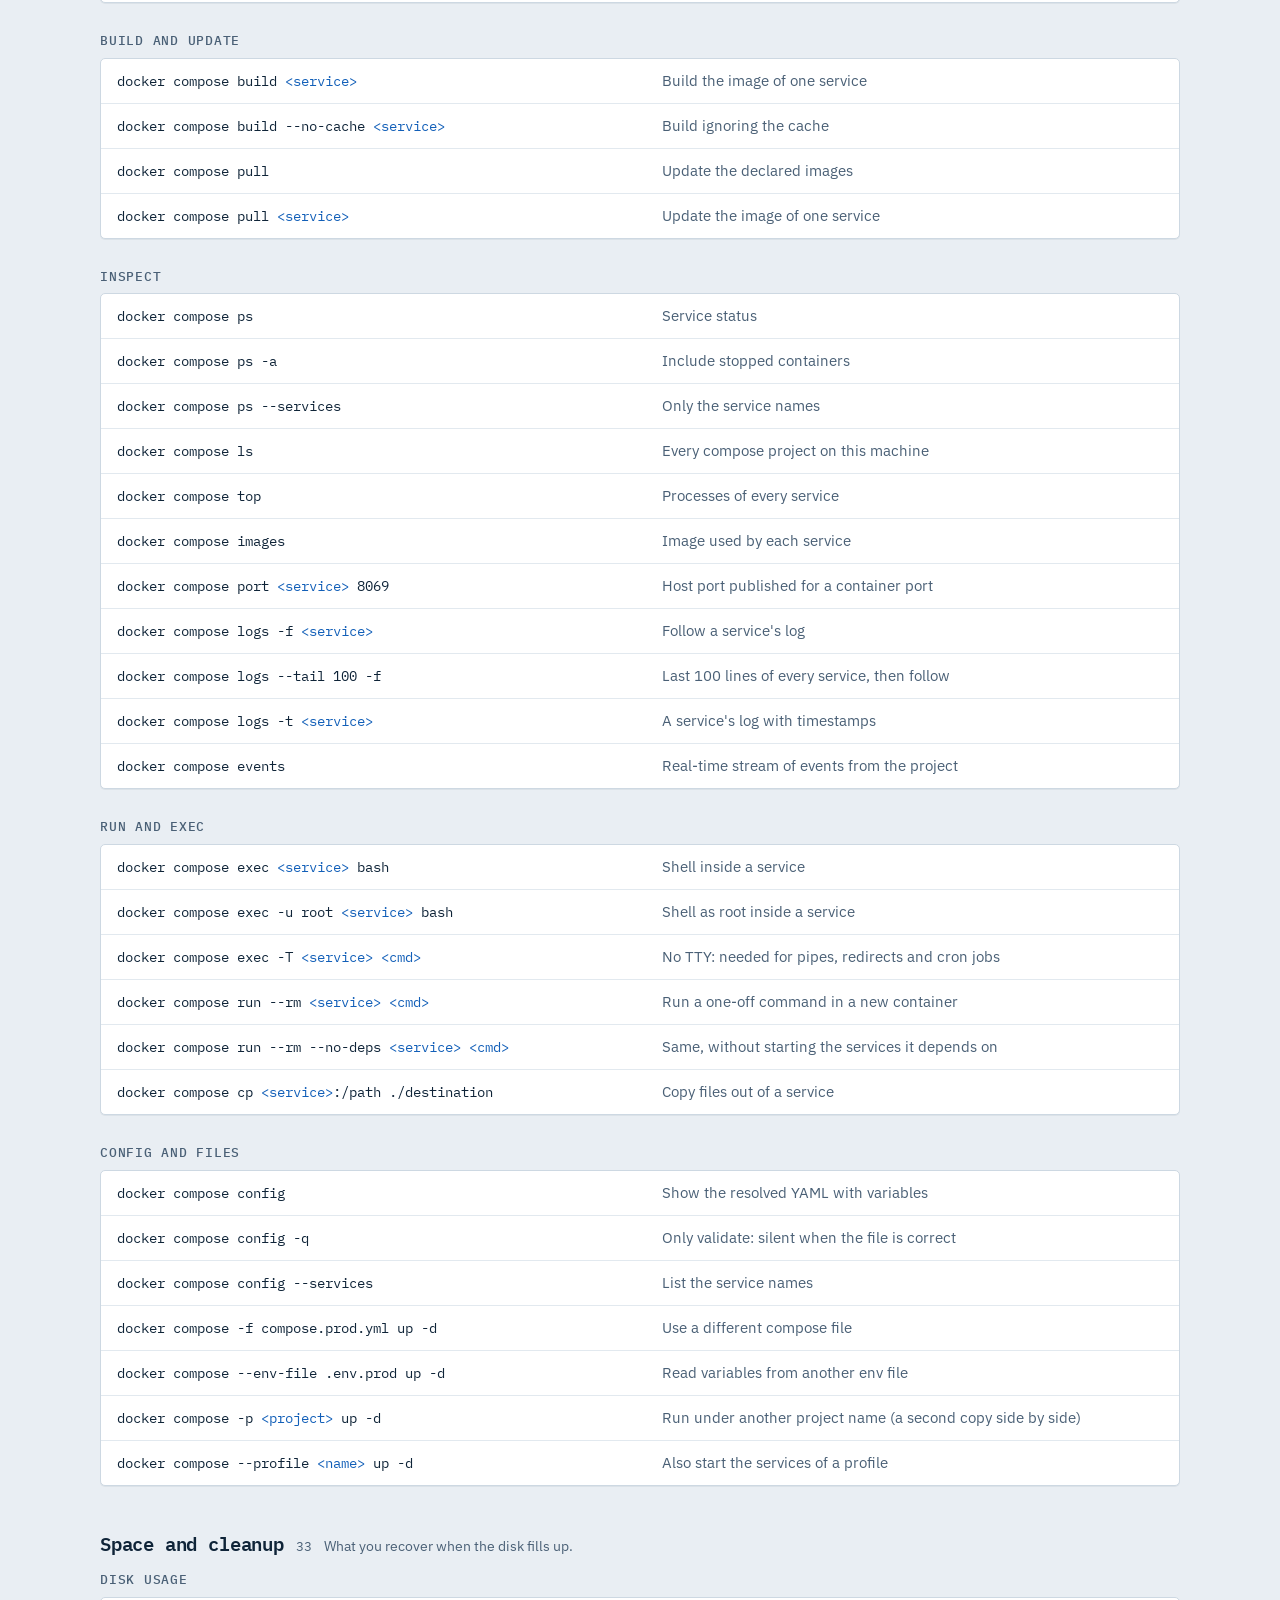
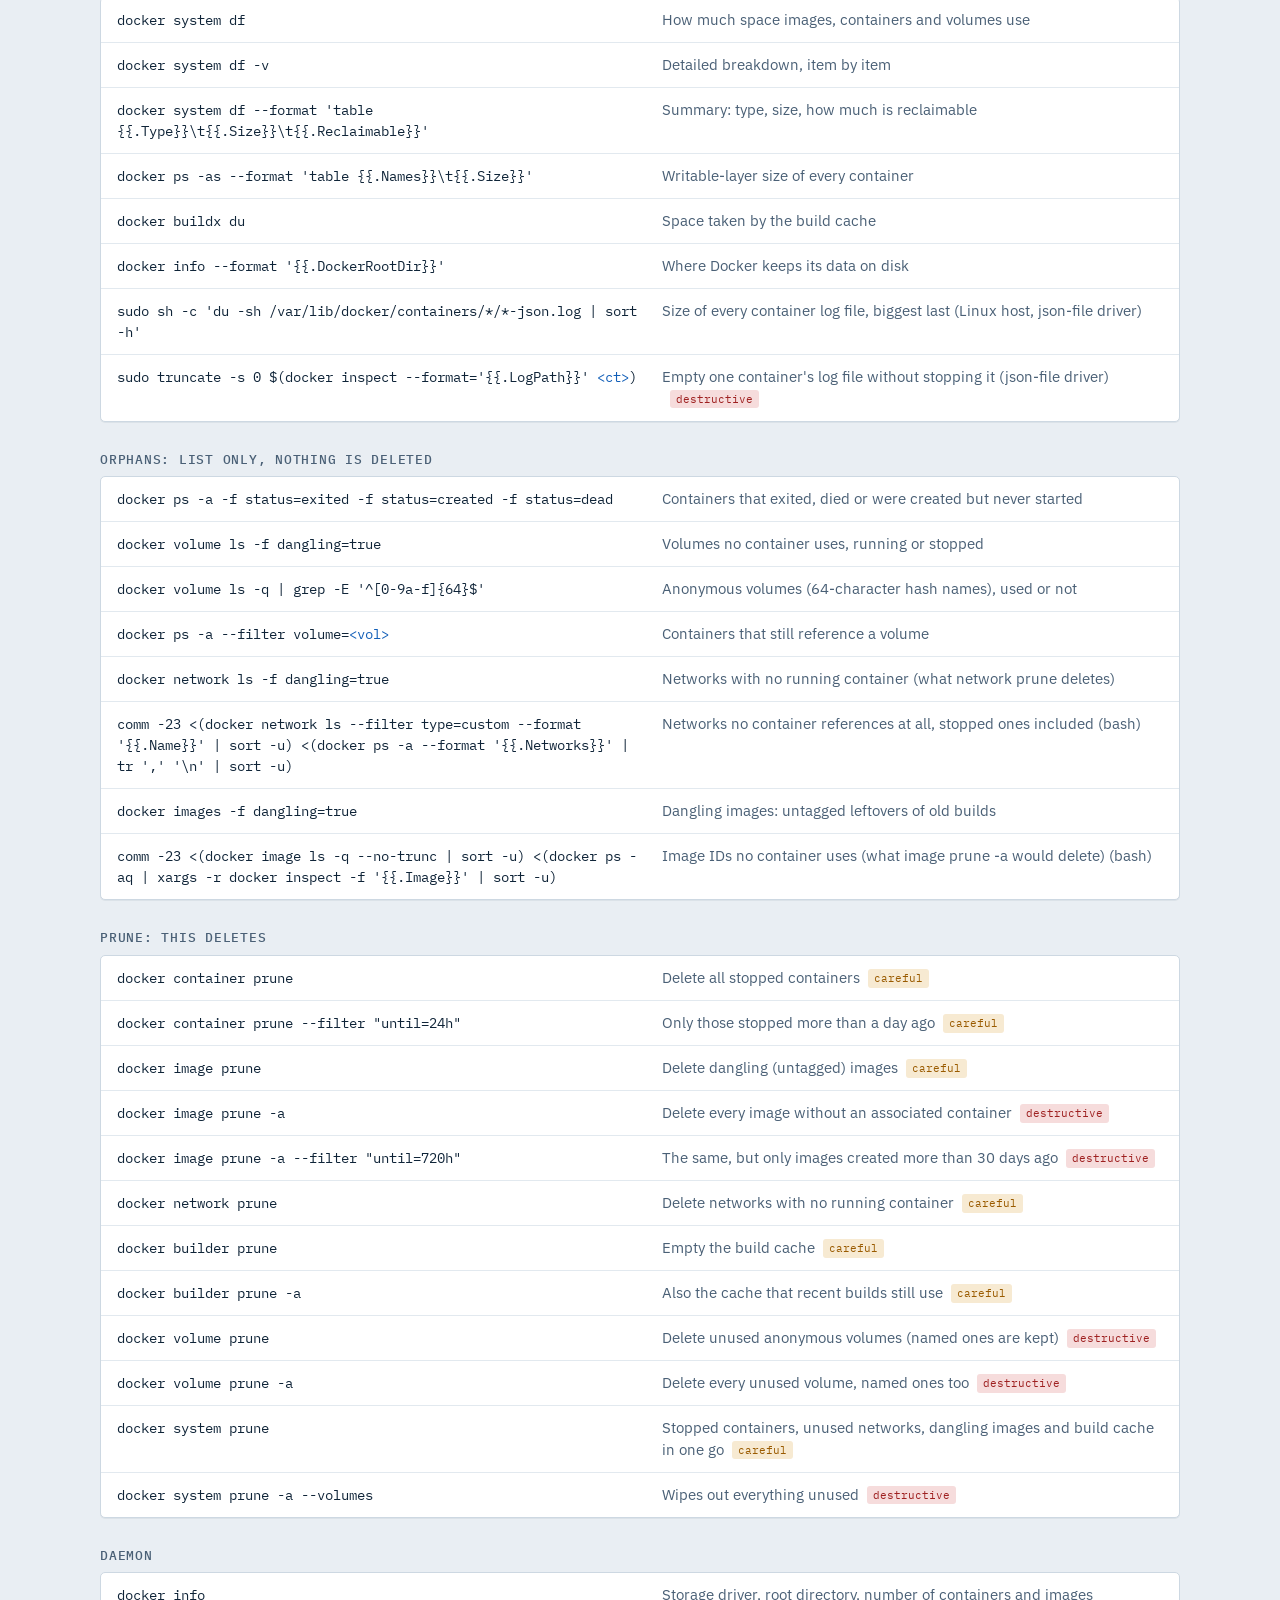
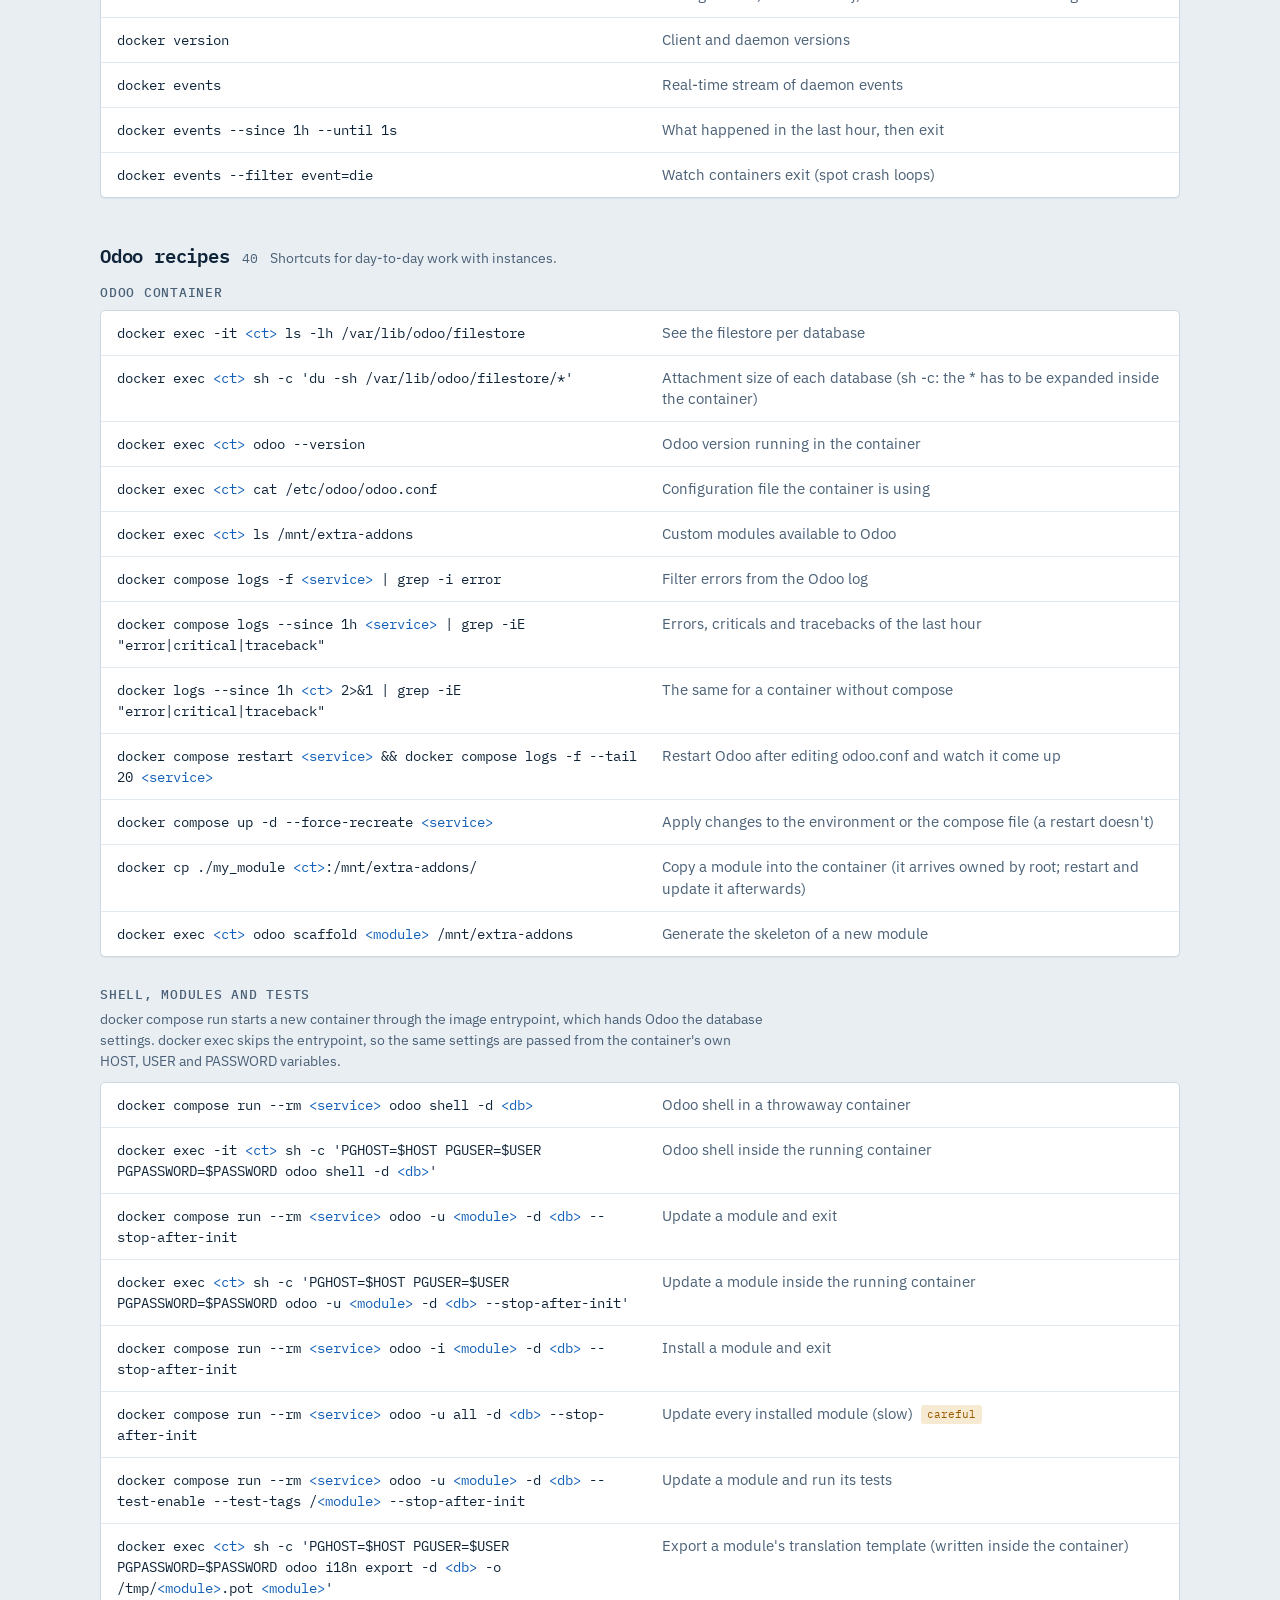
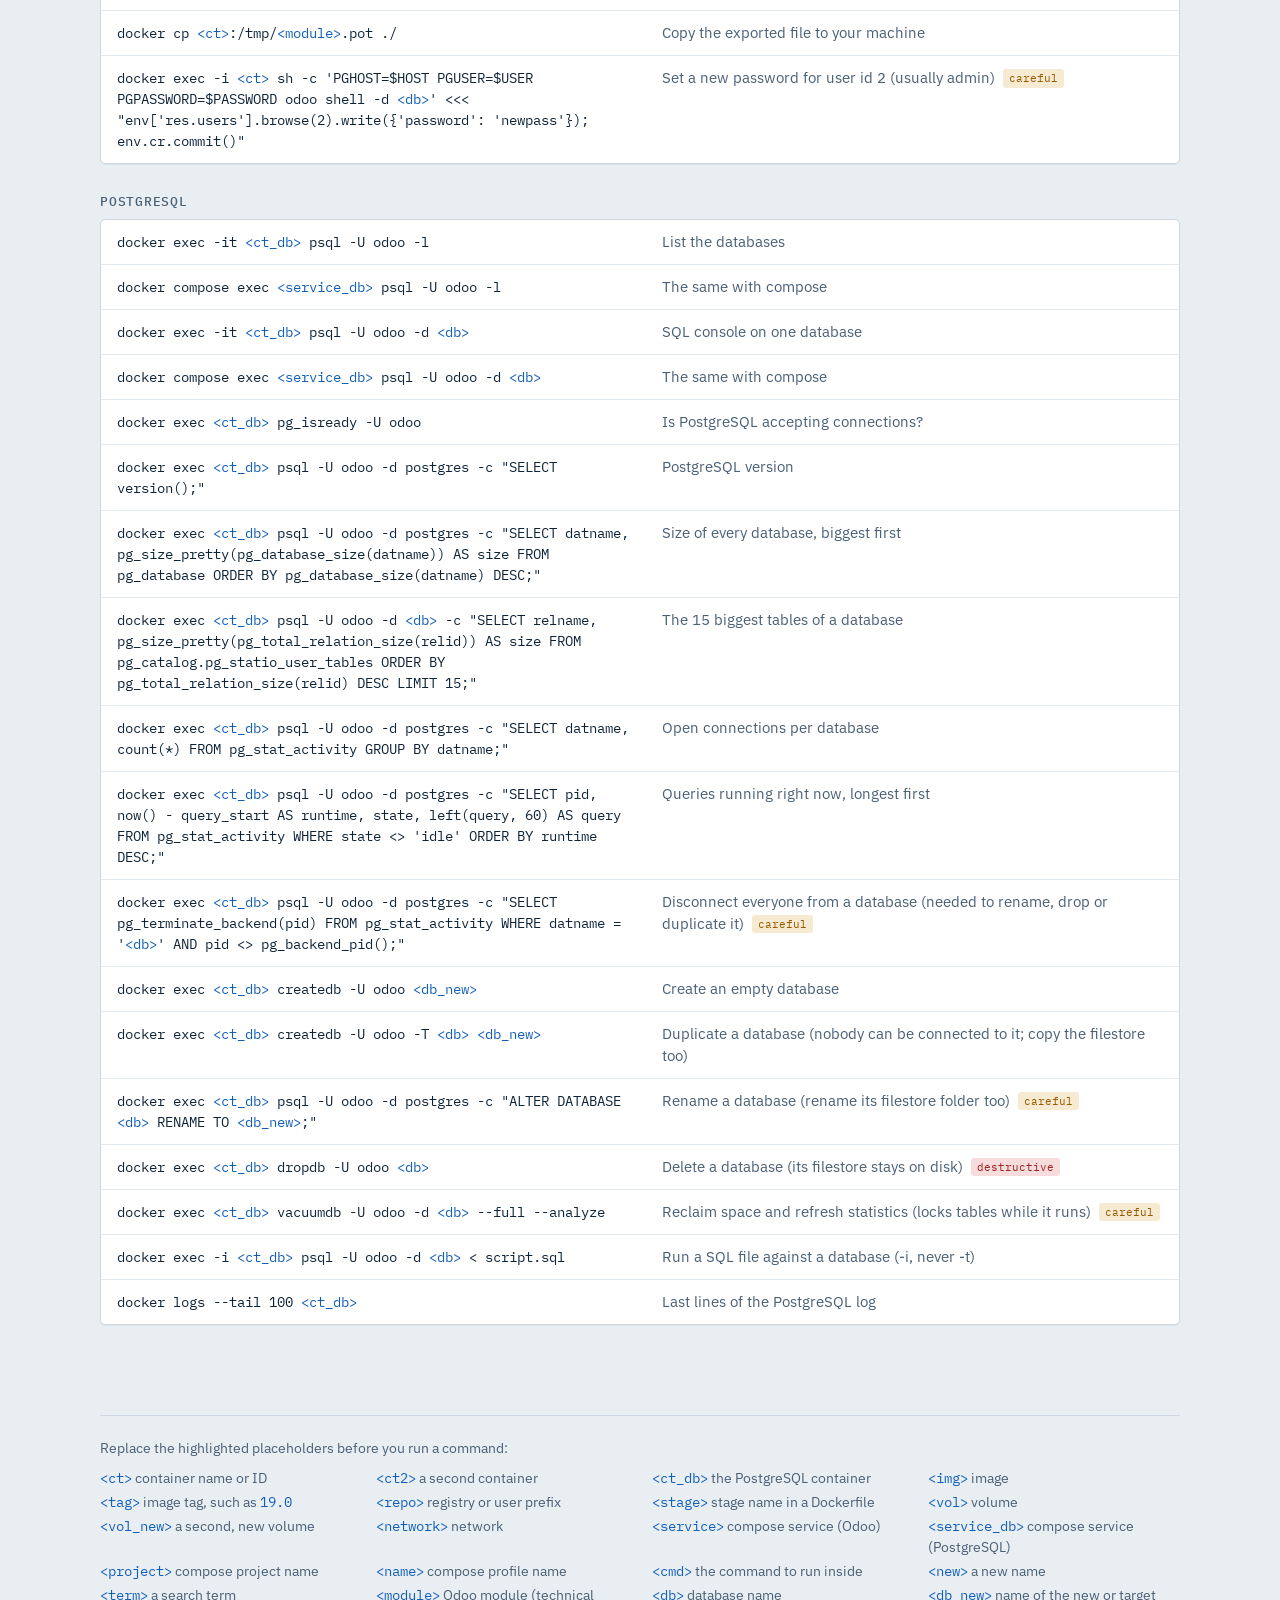
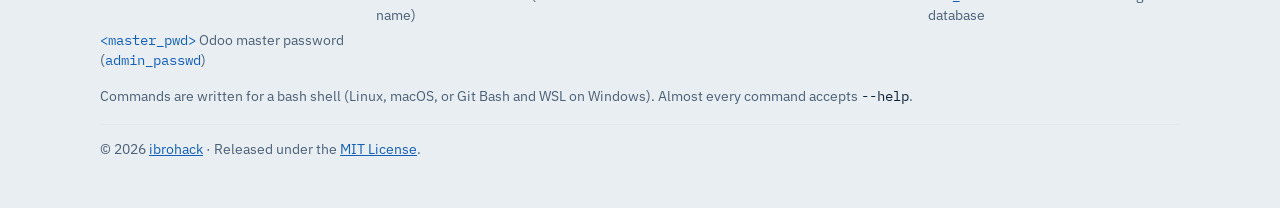
==== commit 207d2795: "feat: link the author to their GitHub profile" ====
--- a/index.html
+++ b/index.html
@@ -4,6 +4,7 @@
 <meta charset="utf-8">
 <meta name="viewport" content="width=device-width, initial-scale=1">
 <meta name="author" content="ibrohack">
+<link rel="author" href="https://github.com/ibrohack">
 <link rel="license" href="LICENSE">
 <title>Docker Cheat Sheet</title>
 <link rel="icon" href="data:image/svg+xml,%3Csvg xmlns='http://www.w3.org/2000/svg' viewBox='0 0 32 32'%3E%3Crect width='32' height='32' rx='6' fill='%230f2438'/%3E%3Crect x='11' y='7' width='10' height='18' fill='%235fa8f5'/%3E%3C/svg%3E">
@@ -61,7 +62,7 @@
   </ul>
   <p>Commands are written for a bash shell (Linux, macOS, or Git Bash and WSL on Windows).
   Almost every command accepts <code>--help</code>.</p>
-  <p class="credit">&copy; 2026 ibrohack &middot; Released under the <a href="https://opensource.org/license/mit">MIT License</a>.</p>
+  <p class="credit">&copy; 2026 <a href="https://github.com/ibrohack">ibrohack</a> &middot; Released under the <a href="https://opensource.org/license/mit">MIT License</a>.</p>
 </footer>
 </div>
 
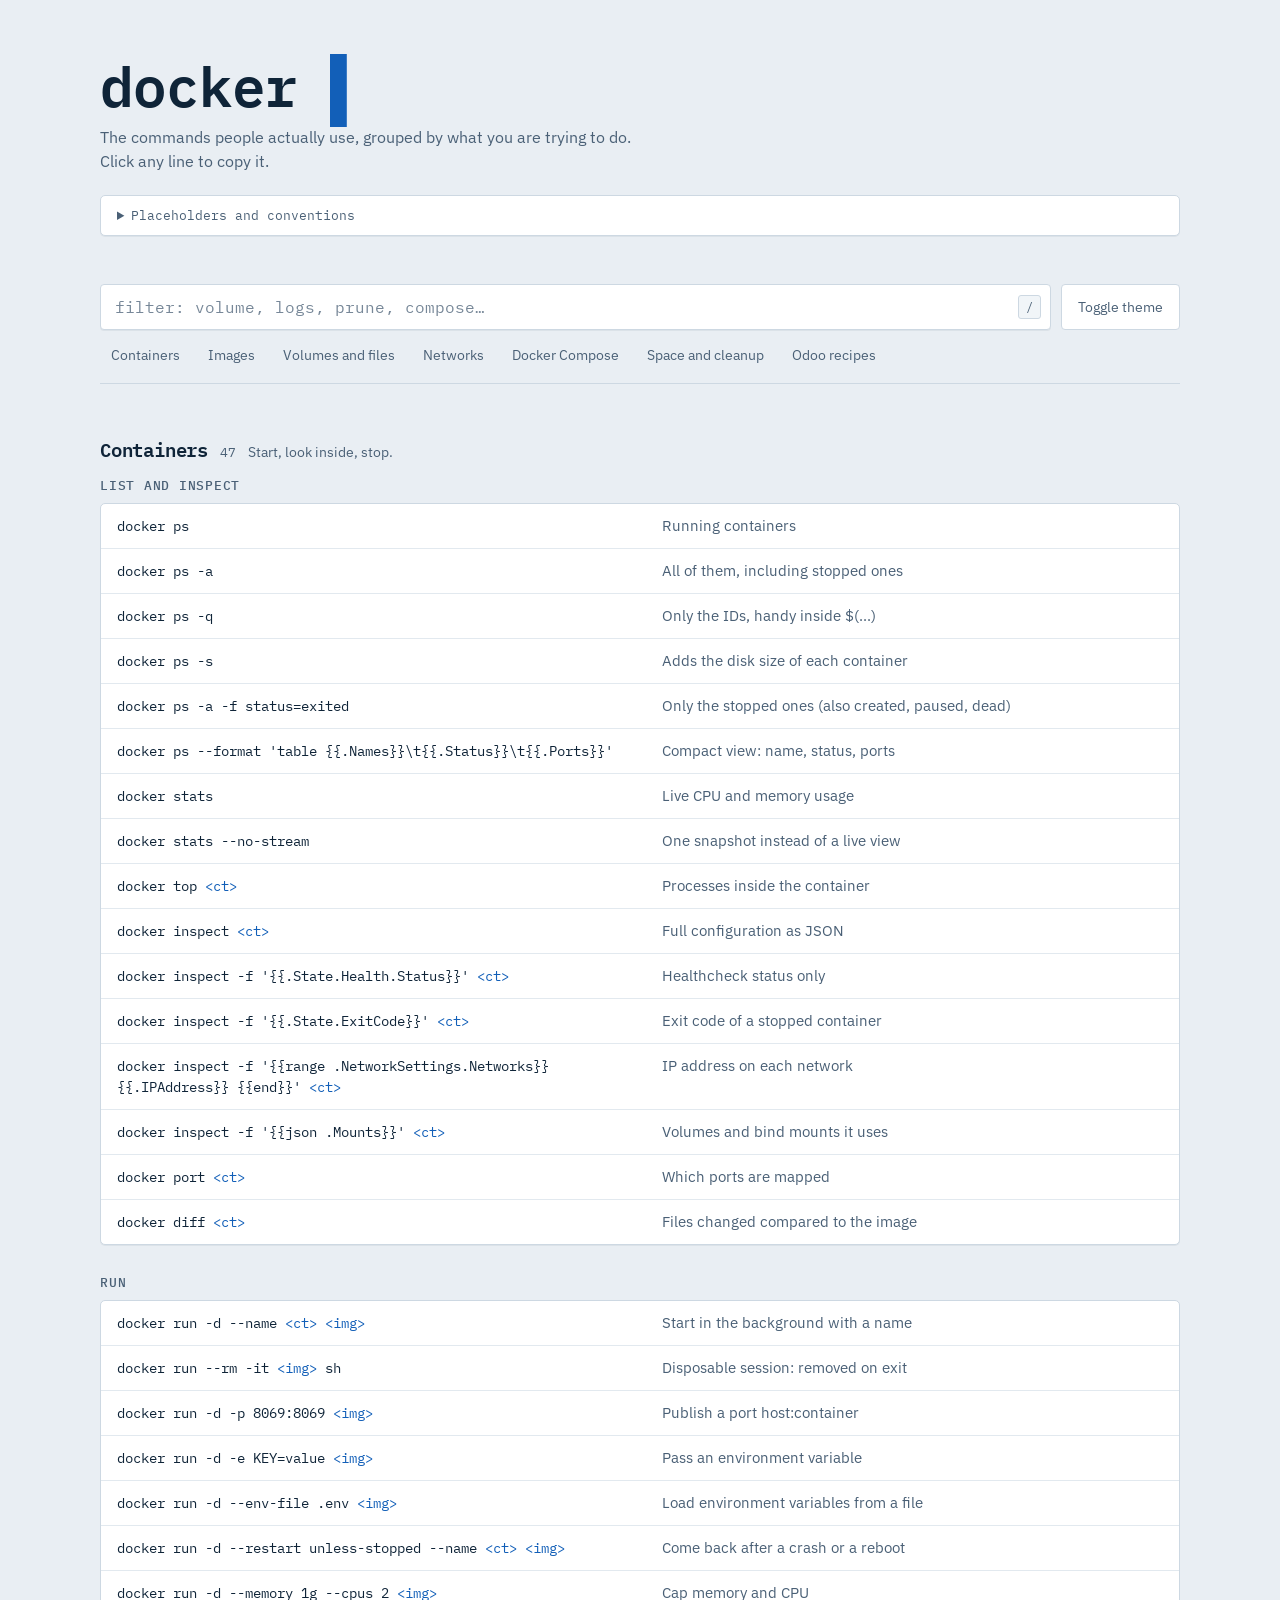
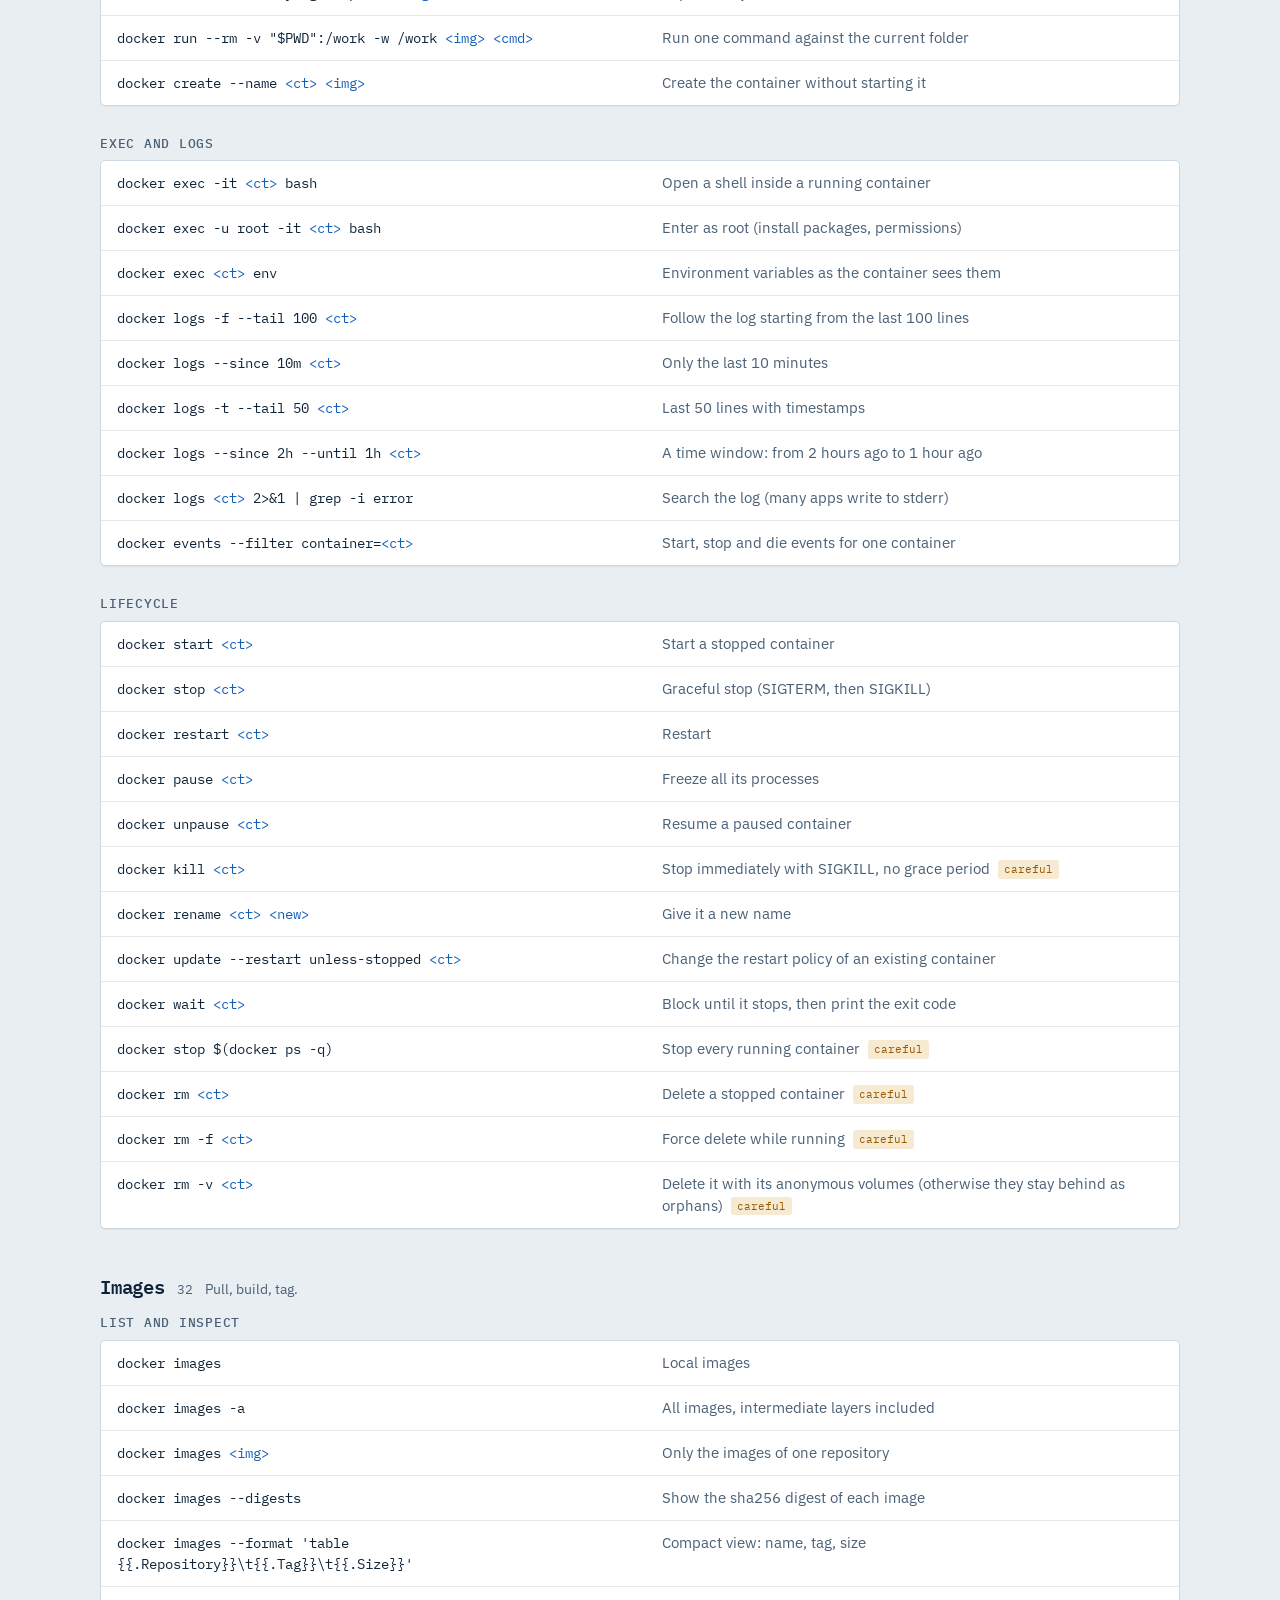
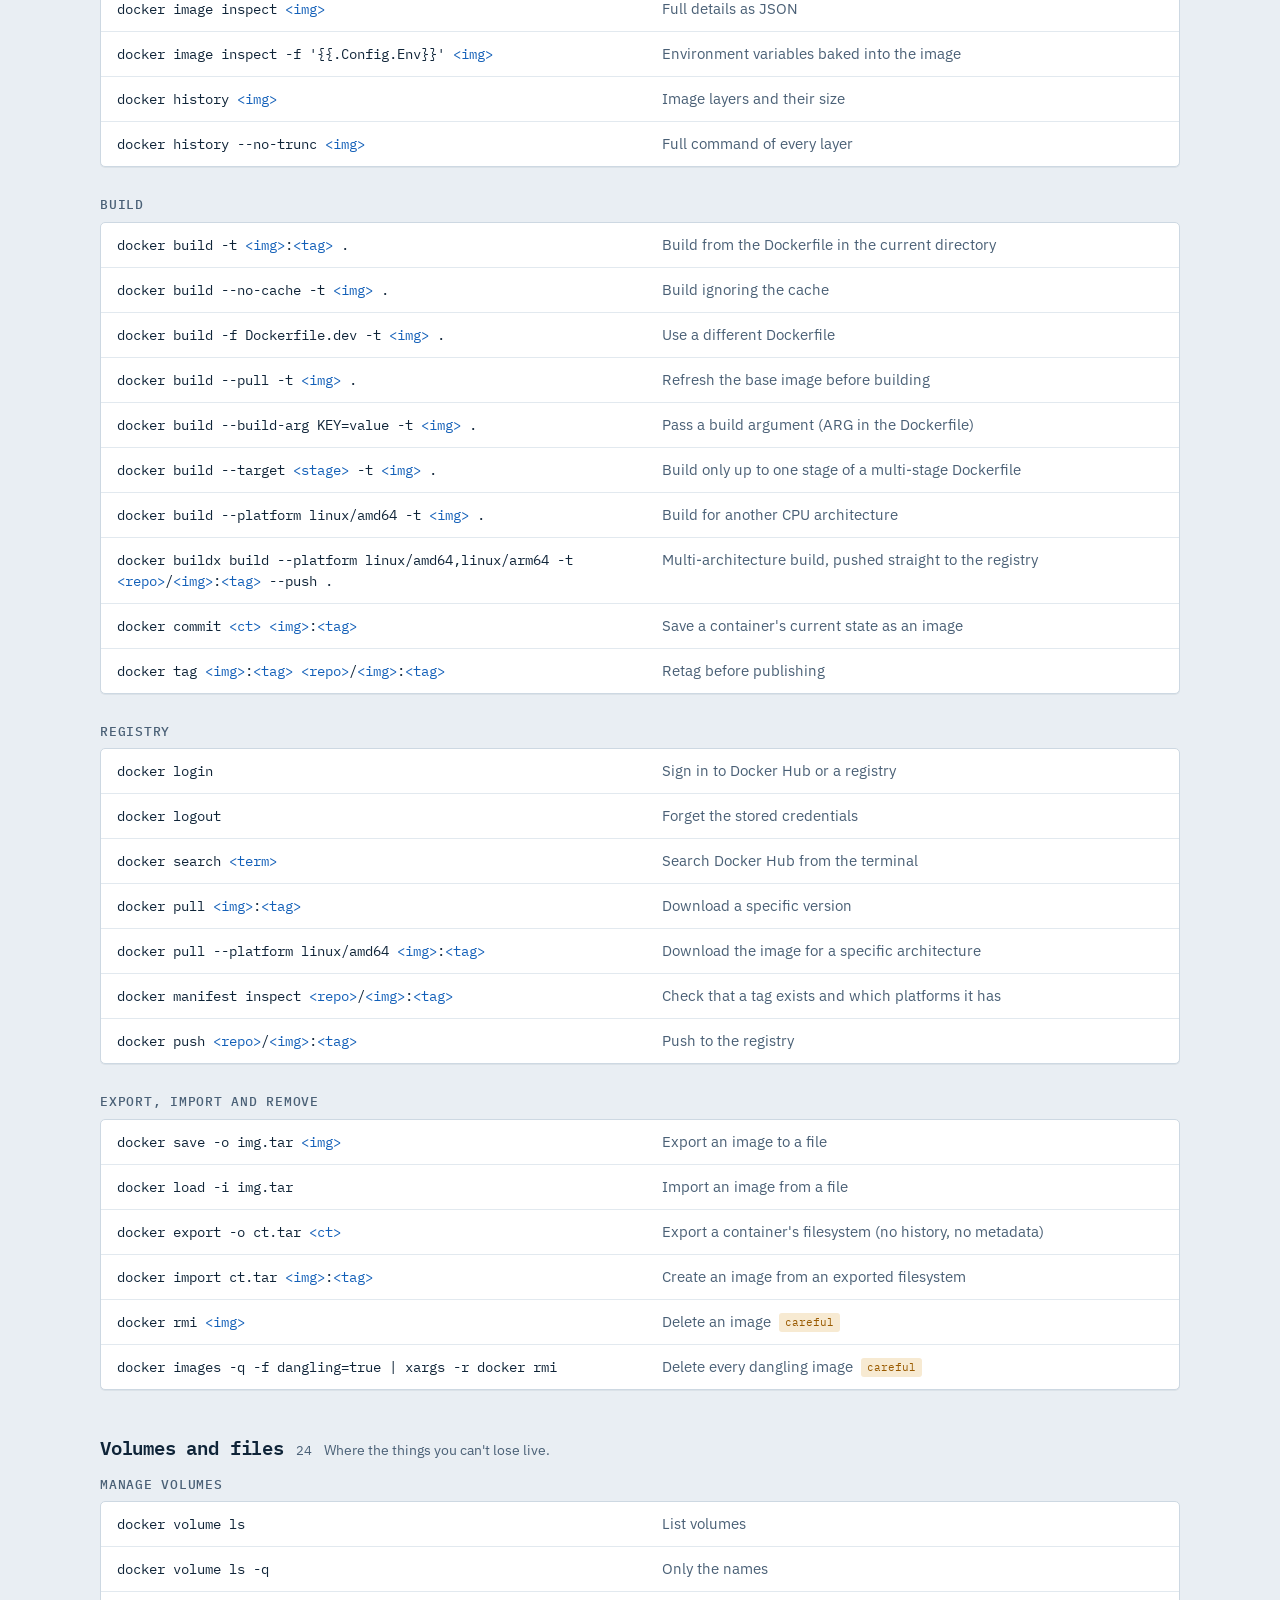
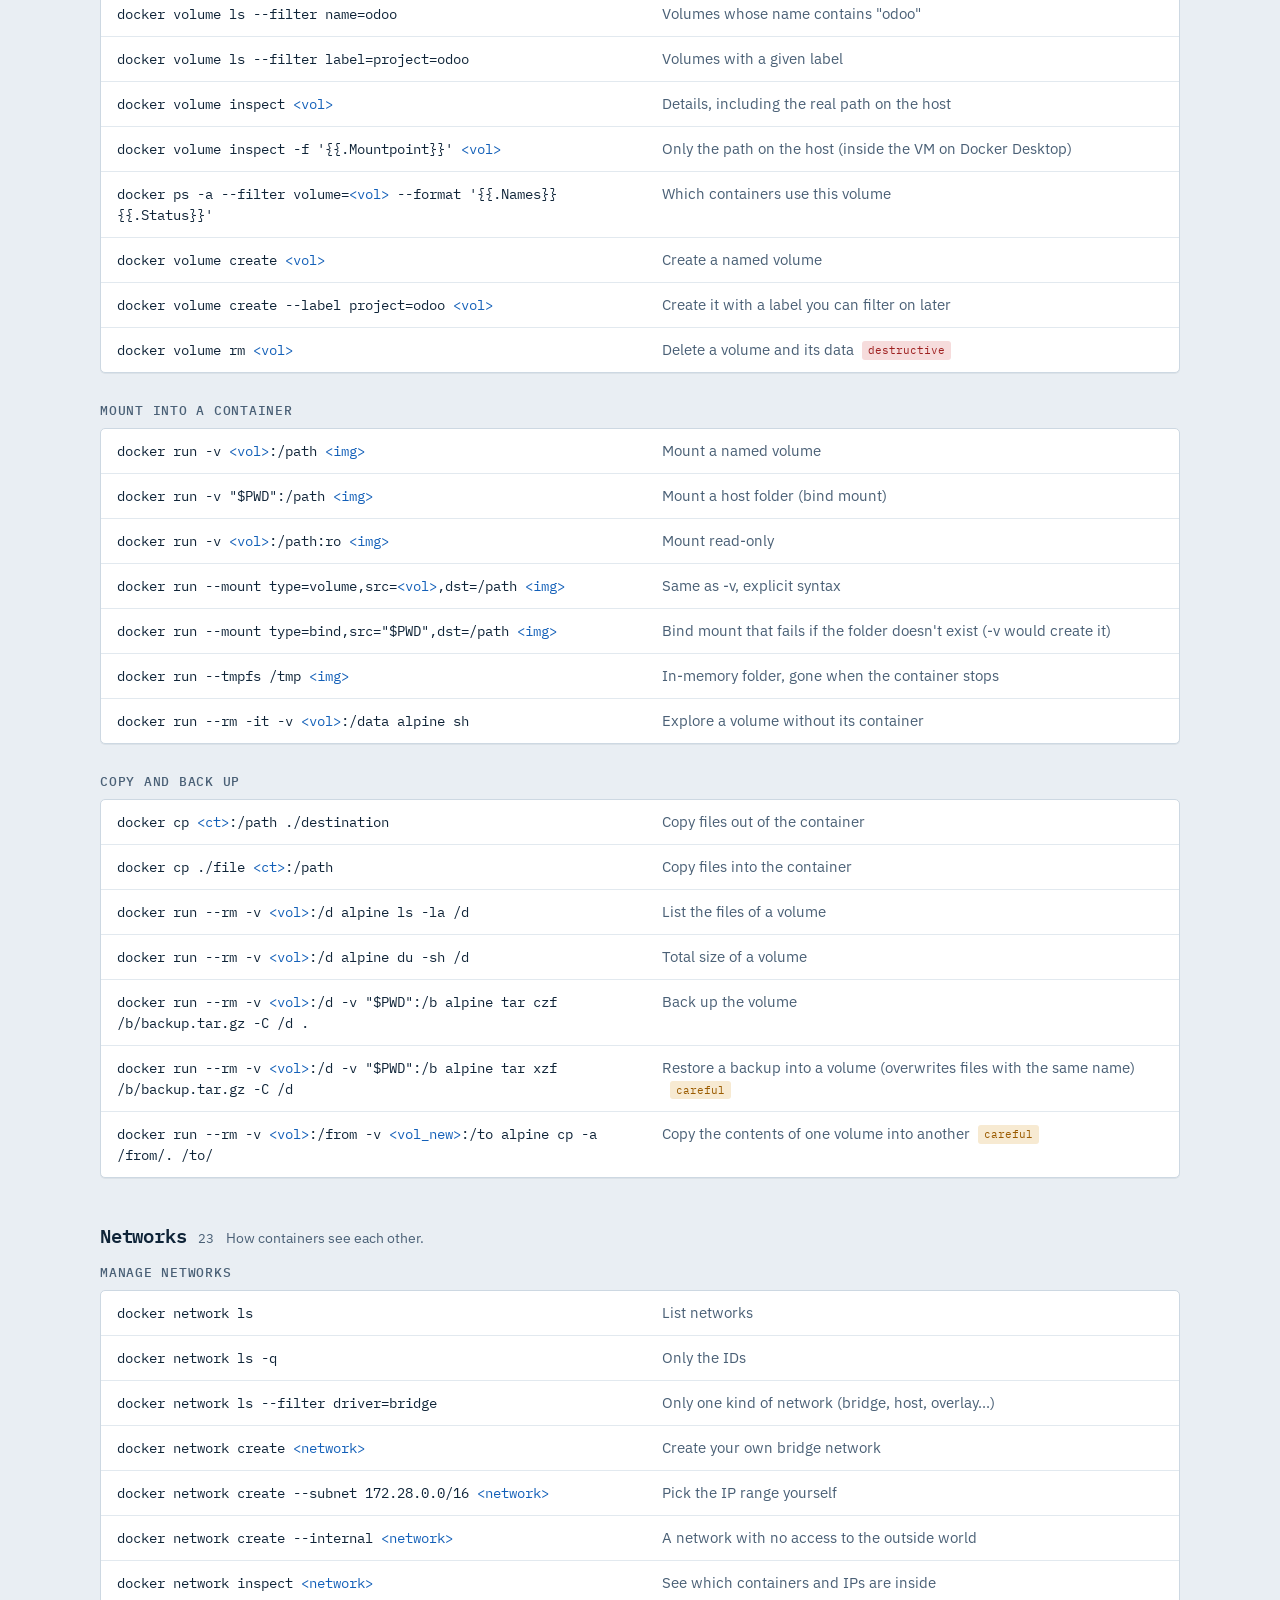
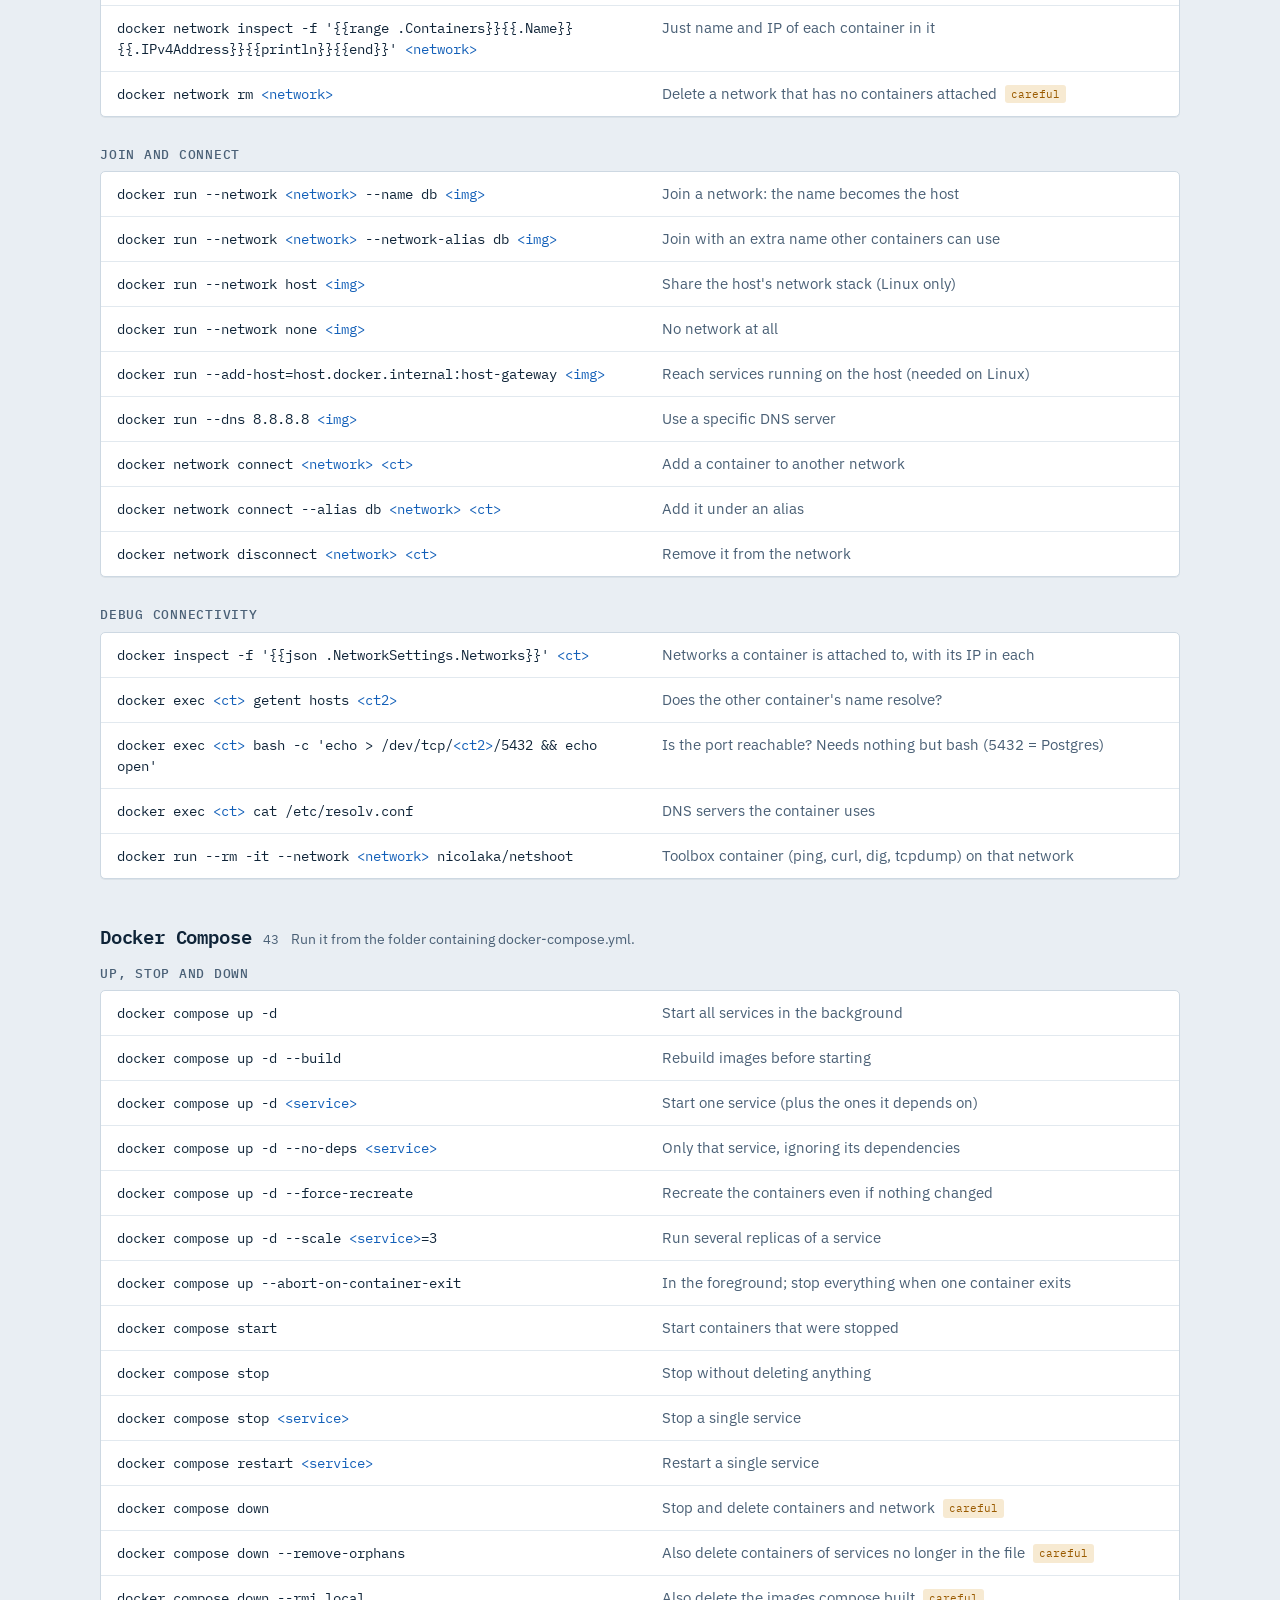
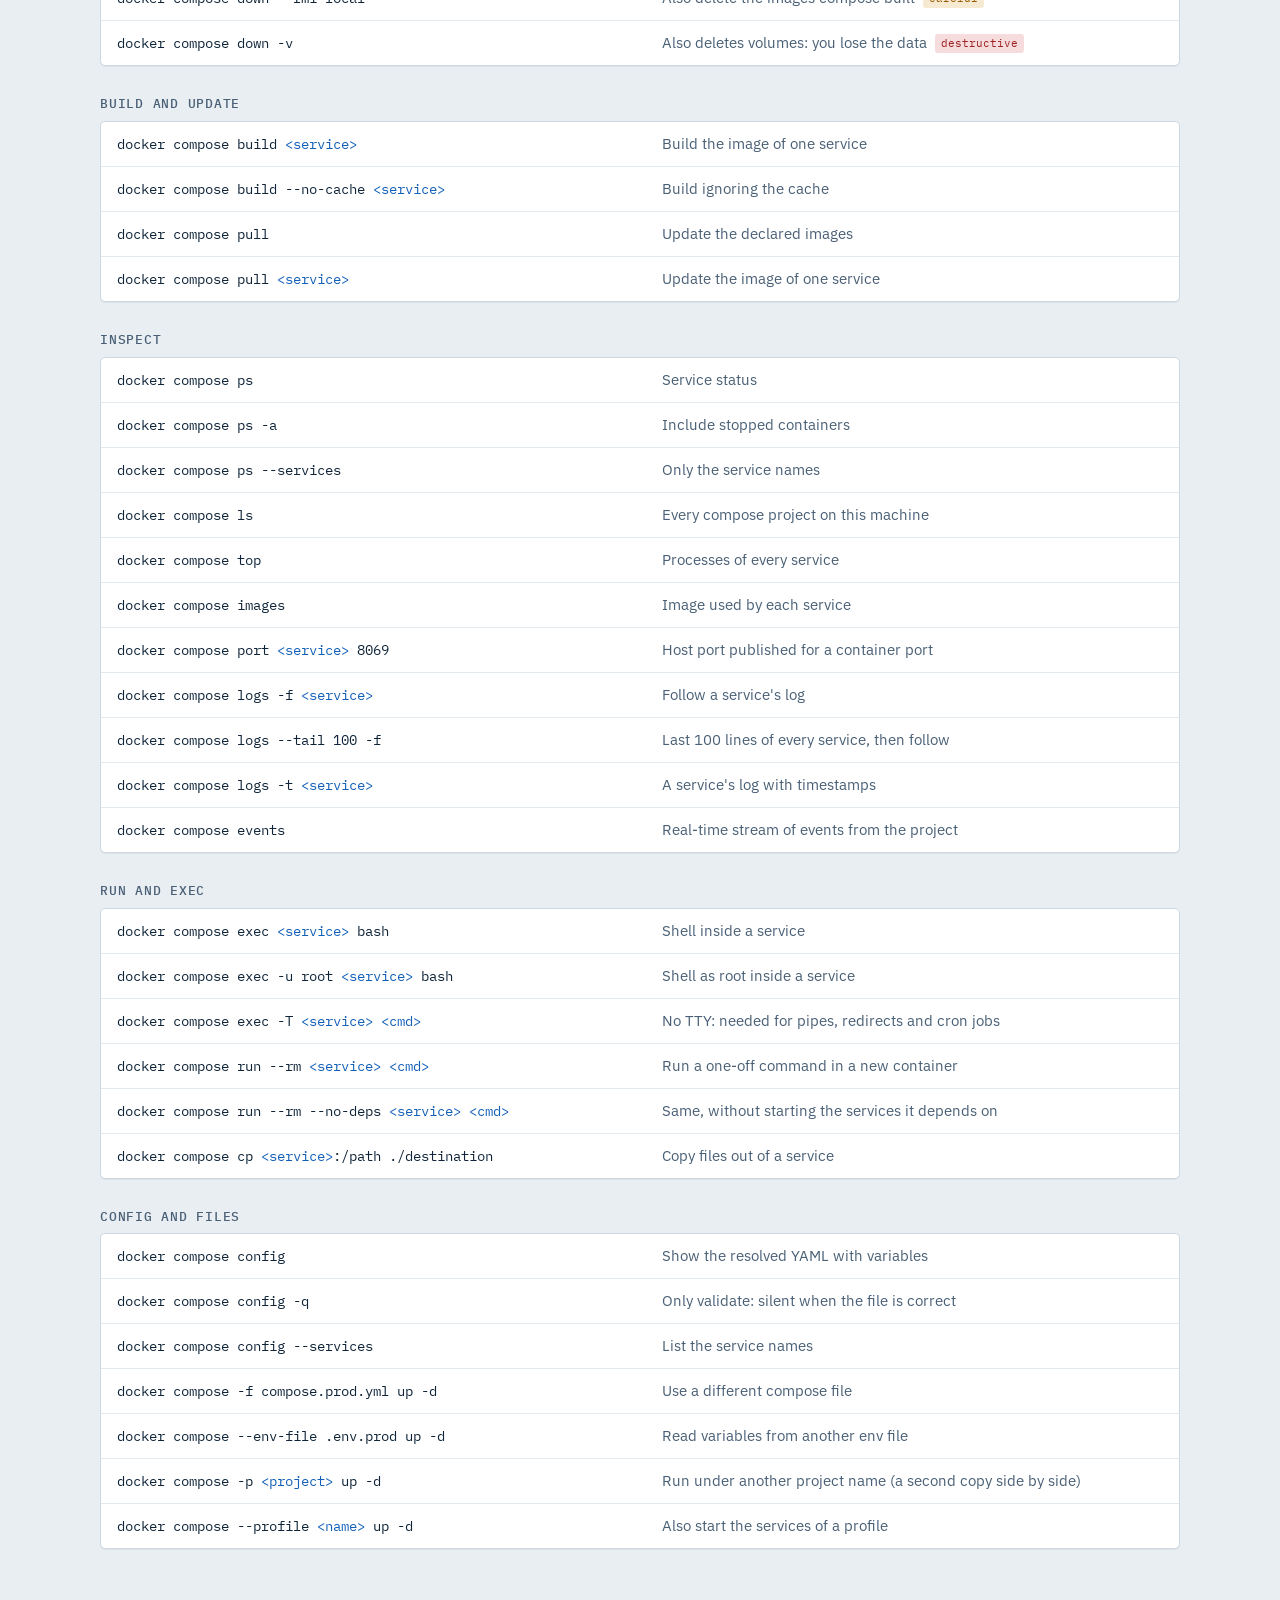
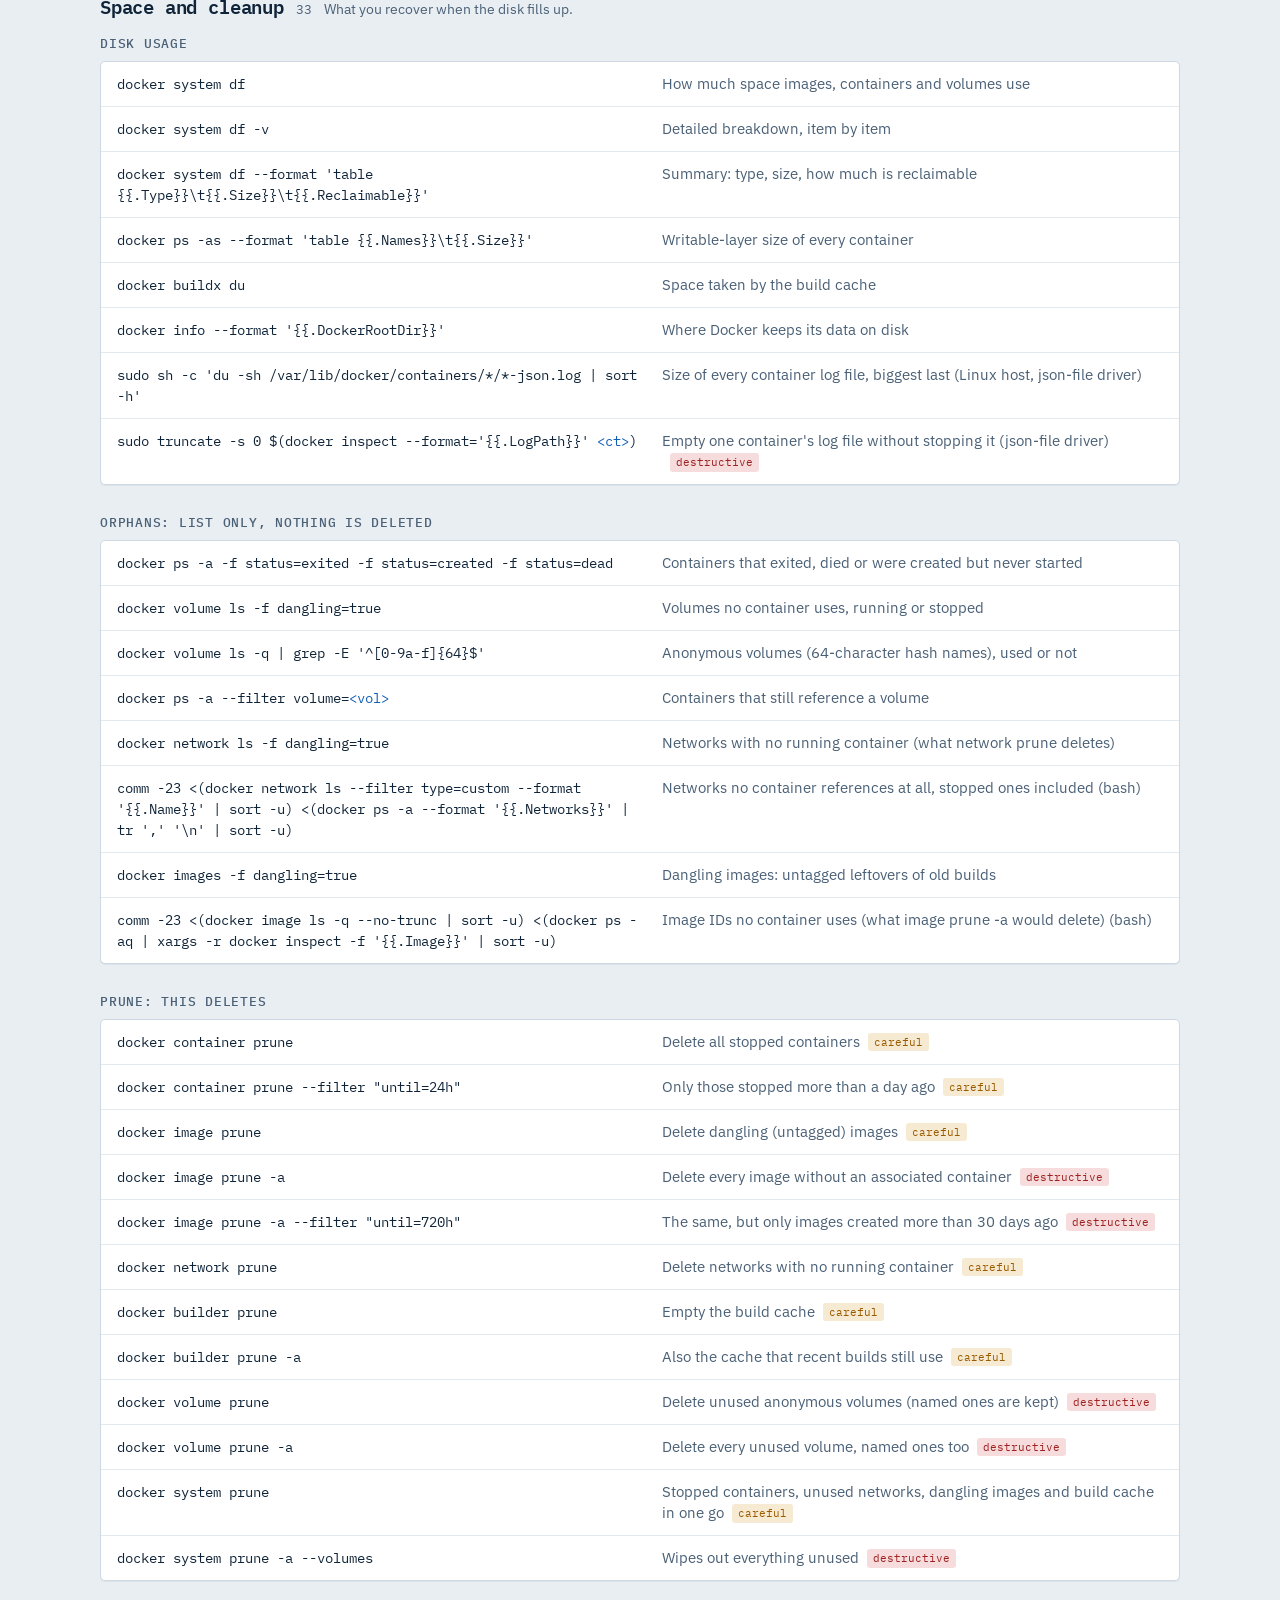
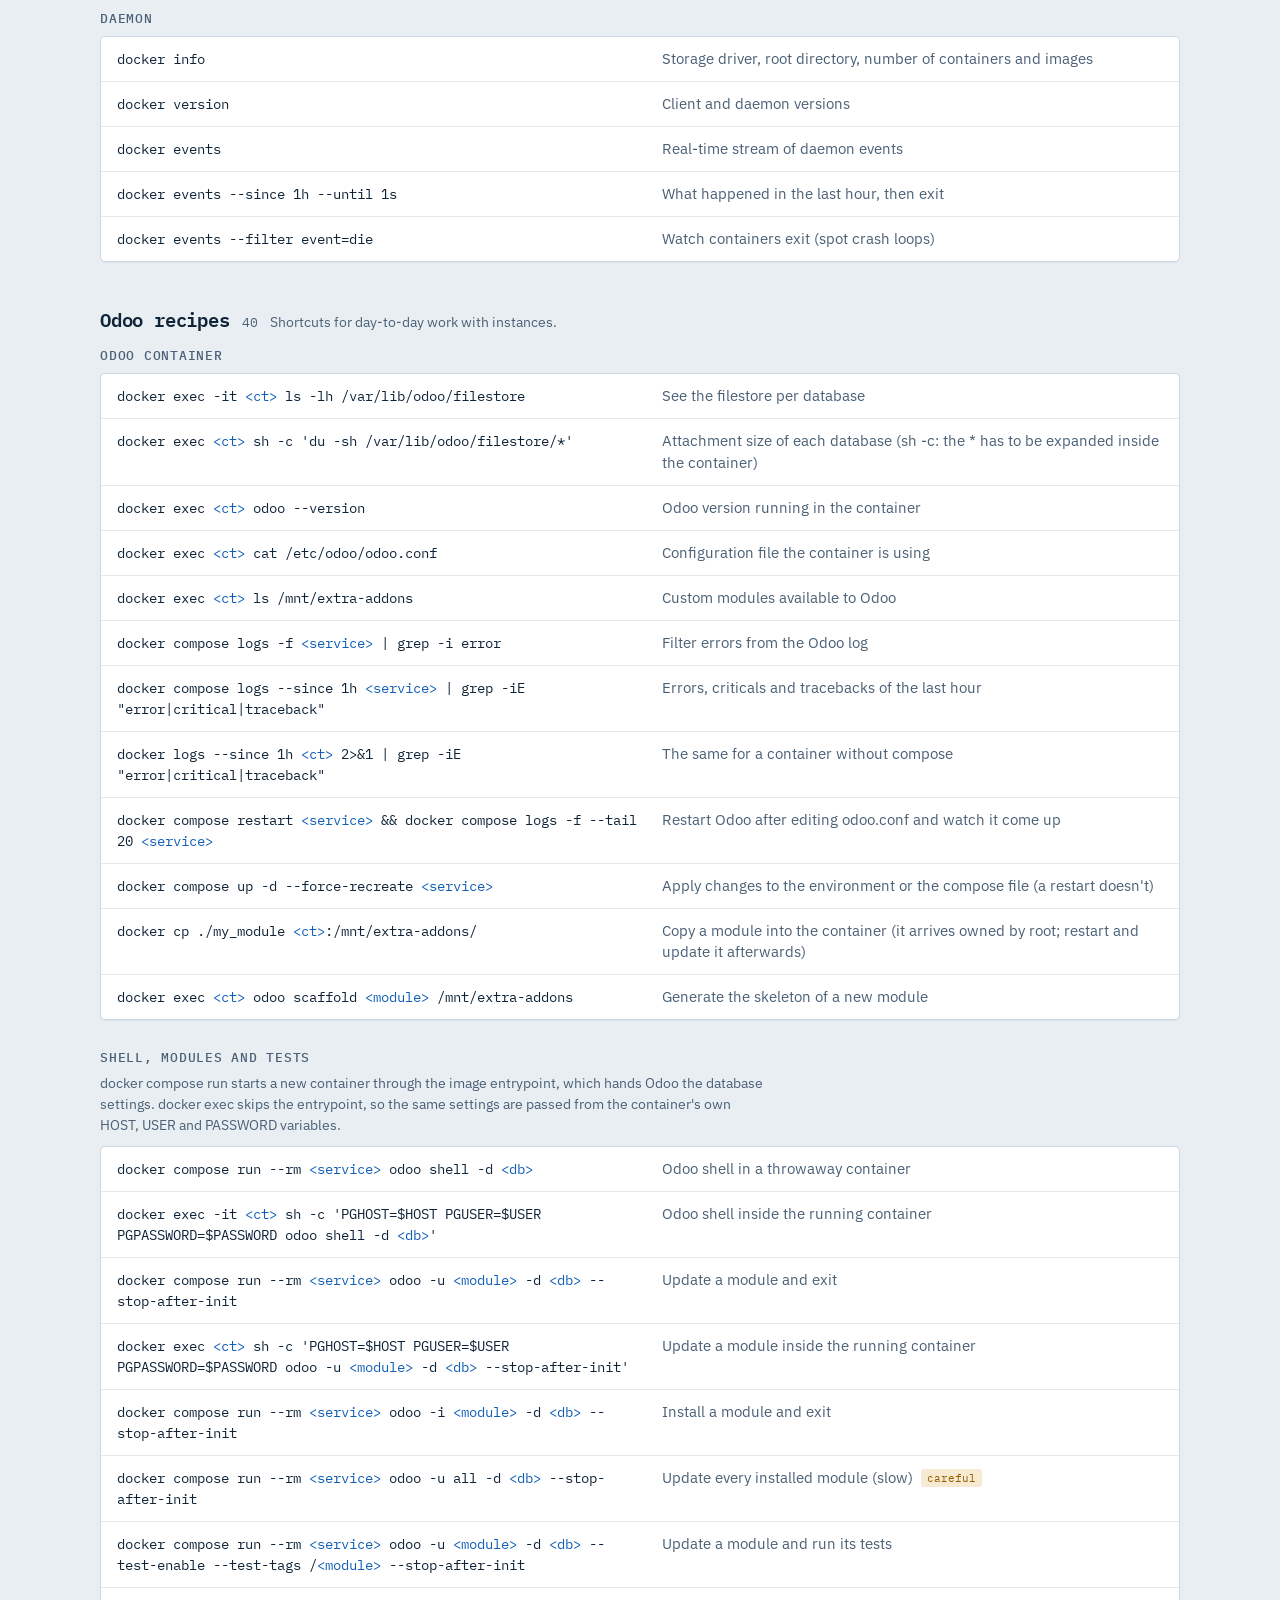
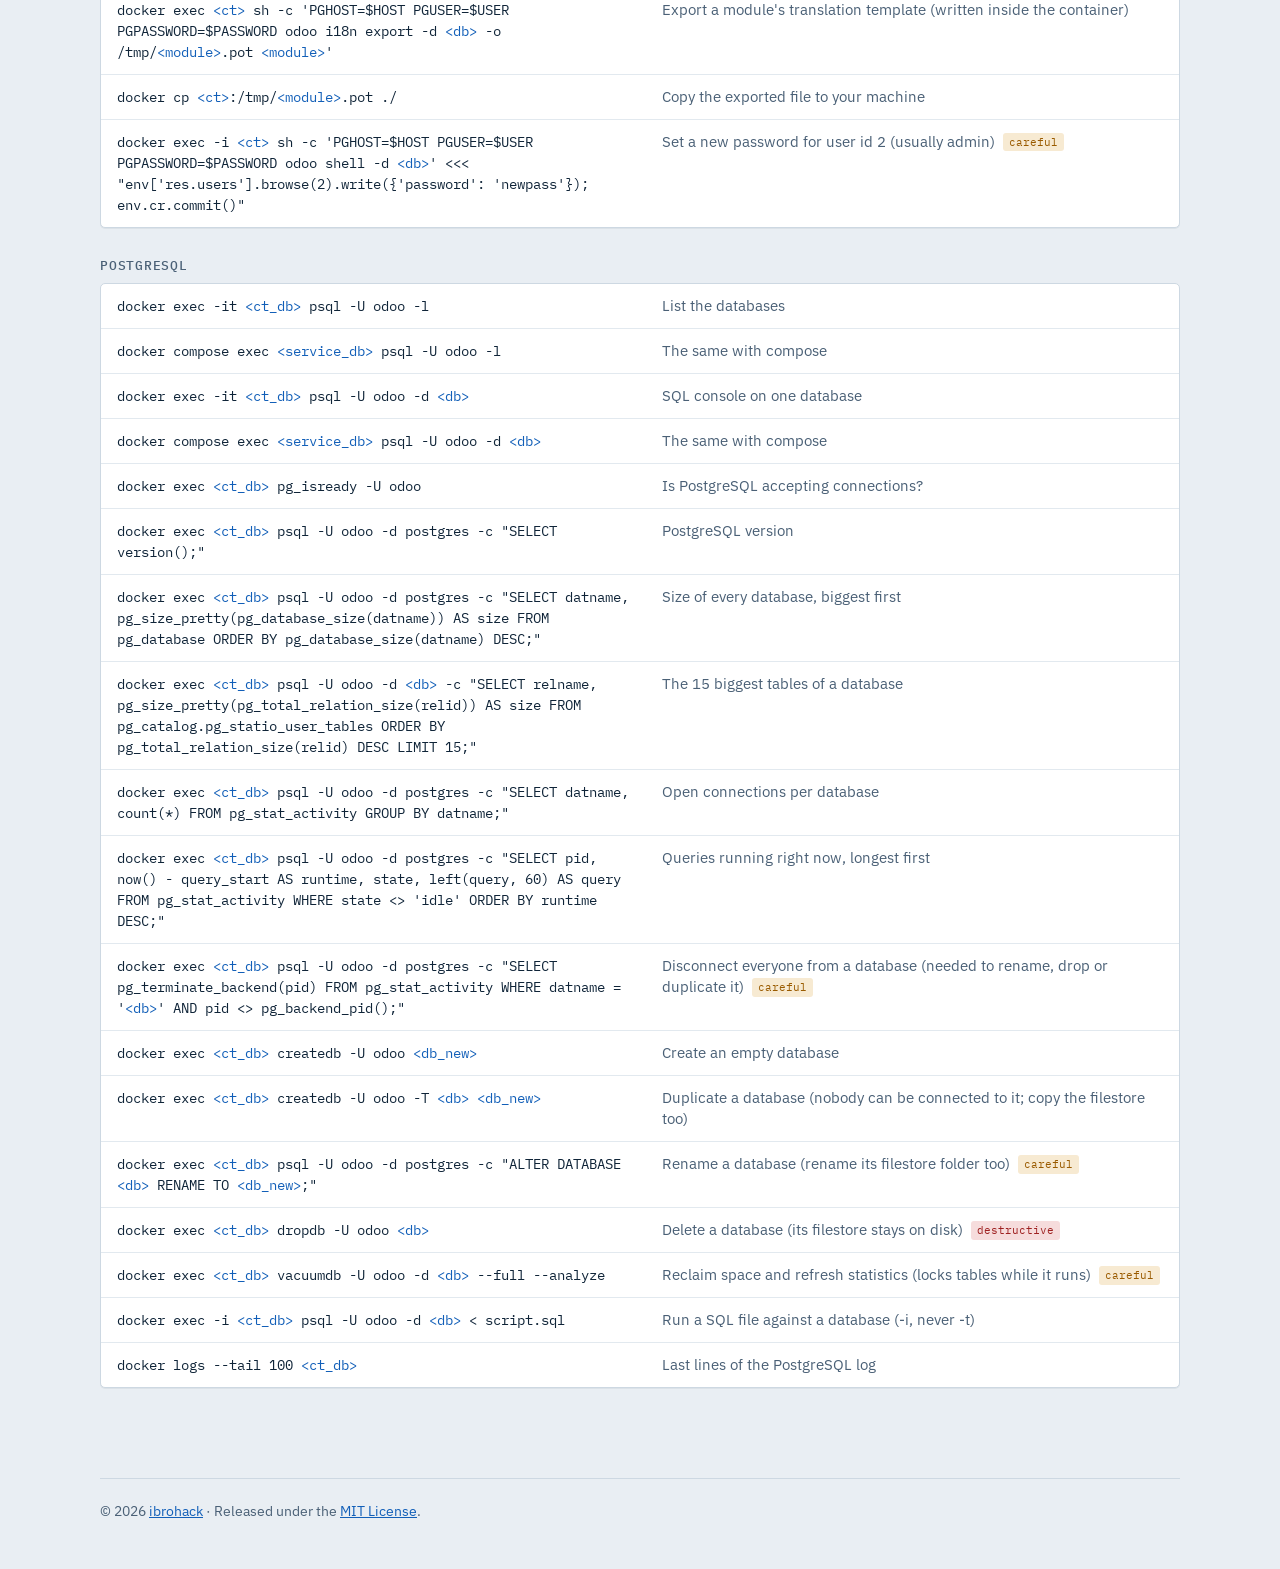
==== commit 6332baf1: "feat: move the placeholder legend into a collapsible header section The placeholder list and the bas" ====
--- a/index.html
+++ b/index.html
@@ -20,6 +20,38 @@
   <h1 class="title">docker <span class="caret">▌</span></h1>
   <p class="tagline">The commands people actually use, grouped by what you are trying to do. Click any line to copy it.</p>
 
+  <details class="legend-box">
+    <summary>Placeholders and conventions</summary>
+    <div class="legend-body">
+      <p>Replace the highlighted placeholders before you run a command:</p>
+      <ul class="legend">
+        <li><code>&lt;ct&gt;</code> container name or ID</li>
+        <li><code>&lt;ct2&gt;</code> a second container</li>
+        <li><code>&lt;ct_db&gt;</code> the PostgreSQL container</li>
+        <li><code>&lt;img&gt;</code> image</li>
+        <li><code>&lt;tag&gt;</code> image tag, such as <code>19.0</code></li>
+        <li><code>&lt;repo&gt;</code> registry or user prefix</li>
+        <li><code>&lt;stage&gt;</code> stage name in a Dockerfile</li>
+        <li><code>&lt;vol&gt;</code> volume</li>
+        <li><code>&lt;vol_new&gt;</code> a second, new volume</li>
+        <li><code>&lt;network&gt;</code> network</li>
+        <li><code>&lt;service&gt;</code> compose service (Odoo)</li>
+        <li><code>&lt;service_db&gt;</code> compose service (PostgreSQL)</li>
+        <li><code>&lt;project&gt;</code> compose project name</li>
+        <li><code>&lt;name&gt;</code> compose profile name</li>
+        <li><code>&lt;cmd&gt;</code> the command to run inside</li>
+        <li><code>&lt;new&gt;</code> a new name</li>
+        <li><code>&lt;term&gt;</code> a search term</li>
+        <li><code>&lt;module&gt;</code> Odoo module (technical name)</li>
+        <li><code>&lt;db&gt;</code> database name</li>
+        <li><code>&lt;db_new&gt;</code> name of the new or target database</li>
+        <li><code>&lt;master_pwd&gt;</code> Odoo master password (<code>admin_passwd</code>)</li>
+      </ul>
+      <p>Commands are written for a bash shell (Linux, macOS, or Git Bash and WSL on Windows).
+      Almost every command accepts <code>--help</code>.</p>
+    </div>
+  </details>
+
   <div class="controls">
     <div class="searchrow">
       <div class="field">
@@ -36,33 +68,7 @@
 <div class="empty" id="empty" hidden>No results for <code id="qecho"></code></div>
 
 <footer>
-  <p>Replace the highlighted placeholders before you run a command:</p>
-  <ul class="legend">
-    <li><code>&lt;ct&gt;</code> container name or ID</li>
-    <li><code>&lt;ct2&gt;</code> a second container</li>
-    <li><code>&lt;ct_db&gt;</code> the PostgreSQL container</li>
-    <li><code>&lt;img&gt;</code> image</li>
-    <li><code>&lt;tag&gt;</code> image tag, such as <code>19.0</code></li>
-    <li><code>&lt;repo&gt;</code> registry or user prefix</li>
-    <li><code>&lt;stage&gt;</code> stage name in a Dockerfile</li>
-    <li><code>&lt;vol&gt;</code> volume</li>
-    <li><code>&lt;vol_new&gt;</code> a second, new volume</li>
-    <li><code>&lt;network&gt;</code> network</li>
-    <li><code>&lt;service&gt;</code> compose service (Odoo)</li>
-    <li><code>&lt;service_db&gt;</code> compose service (PostgreSQL)</li>
-    <li><code>&lt;project&gt;</code> compose project name</li>
-    <li><code>&lt;name&gt;</code> compose profile name</li>
-    <li><code>&lt;cmd&gt;</code> the command to run inside</li>
-    <li><code>&lt;new&gt;</code> a new name</li>
-    <li><code>&lt;term&gt;</code> a search term</li>
-    <li><code>&lt;module&gt;</code> Odoo module (technical name)</li>
-    <li><code>&lt;db&gt;</code> database name</li>
-    <li><code>&lt;db_new&gt;</code> name of the new or target database</li>
-    <li><code>&lt;master_pwd&gt;</code> Odoo master password (<code>admin_passwd</code>)</li>
-  </ul>
-  <p>Commands are written for a bash shell (Linux, macOS, or Git Bash and WSL on Windows).
-  Almost every command accepts <code>--help</code>.</p>
-  <p class="credit">&copy; 2026 <a href="https://github.com/ibrohack">ibrohack</a> &middot; Released under the <a href="https://opensource.org/license/mit">MIT License</a>.</p>
+  <p>&copy; 2026 <a href="https://github.com/ibrohack">ibrohack</a> &middot; Released under the <a href="https://opensource.org/license/mit">MIT License</a>.</p>
 </footer>
 </div>
 
--- a/css/style.css
+++ b/css/style.css
@@ -195,11 +195,29 @@
   border-top:1px solid var(--rule);
   padding:22px 0 48px;color:var(--ink-soft);font-size:13.5px;
 }
-footer code{font-family:"IBM Plex Mono",monospace;color:var(--ink)}
-footer p{margin:0 0 10px}
+footer p{margin:0}
 footer a{color:var(--signal)}
 footer a:focus-visible{outline:2px solid var(--signal);outline-offset:2px}
-.credit{margin:18px 0 0;padding-top:14px;border-top:1px solid var(--rule-soft)}
+
+/* placeholders and conventions: a collapsible panel in the header */
+.legend-box{
+  margin-top:22px;
+  background:var(--panel);
+  border:1px solid var(--rule);
+  border-radius:5px;
+  box-shadow:var(--shadow);
+  color:var(--ink-soft);font-size:13.5px;
+}
+.legend-box summary{
+  cursor:pointer;padding:10px 16px;
+  font-family:"IBM Plex Mono",monospace;font-size:13px;
+}
+.legend-box summary:hover{color:var(--ink)}
+.legend-box summary:focus-visible{outline:2px solid var(--signal);outline-offset:-2px}
+.legend-box[open] summary{color:var(--ink);border-bottom:1px solid var(--rule-soft)}
+.legend-body{padding:14px 16px 6px}
+.legend-body p{margin:0 0 10px}
+.legend-body code{font-family:"IBM Plex Mono",monospace;color:var(--ink)}
 .legend{
   list-style:none;margin:0 0 16px;padding:0;
   display:grid;grid-template-columns:repeat(auto-fill,minmax(250px,1fr));gap:4px 24px;
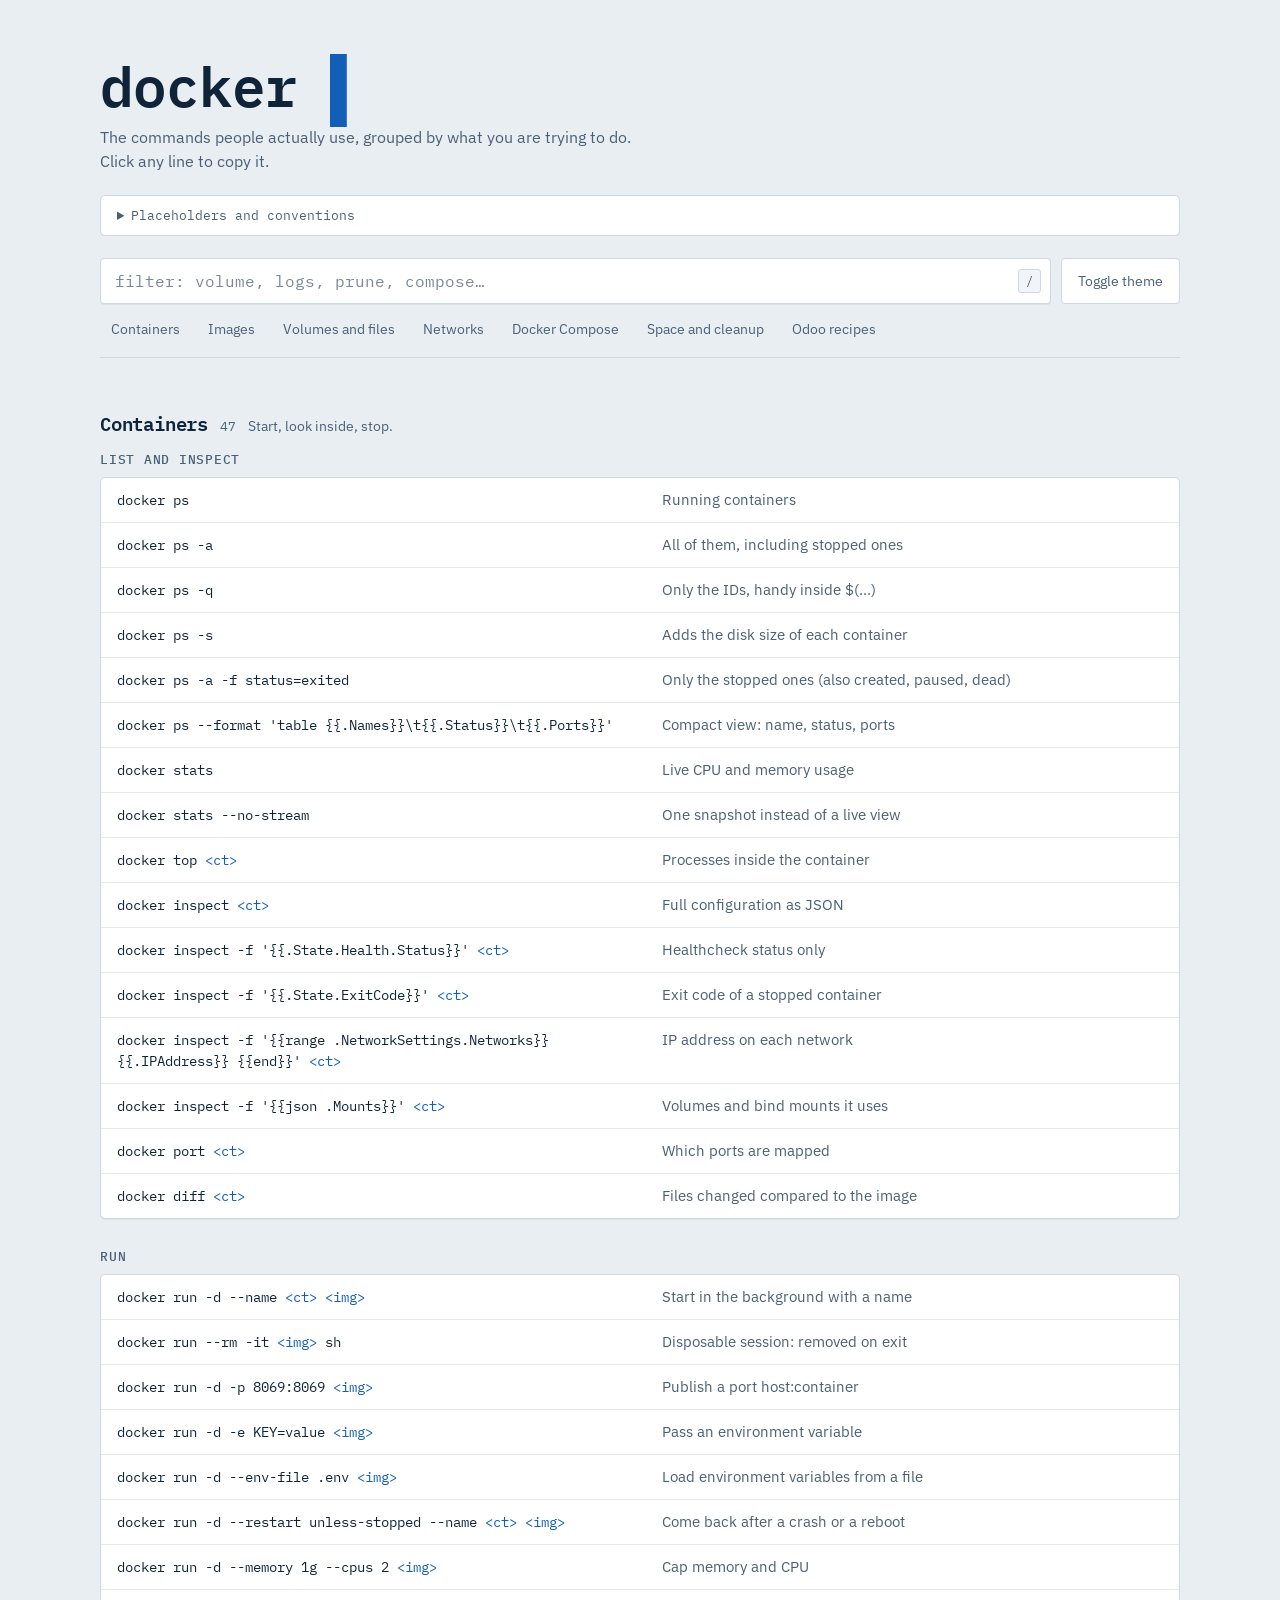
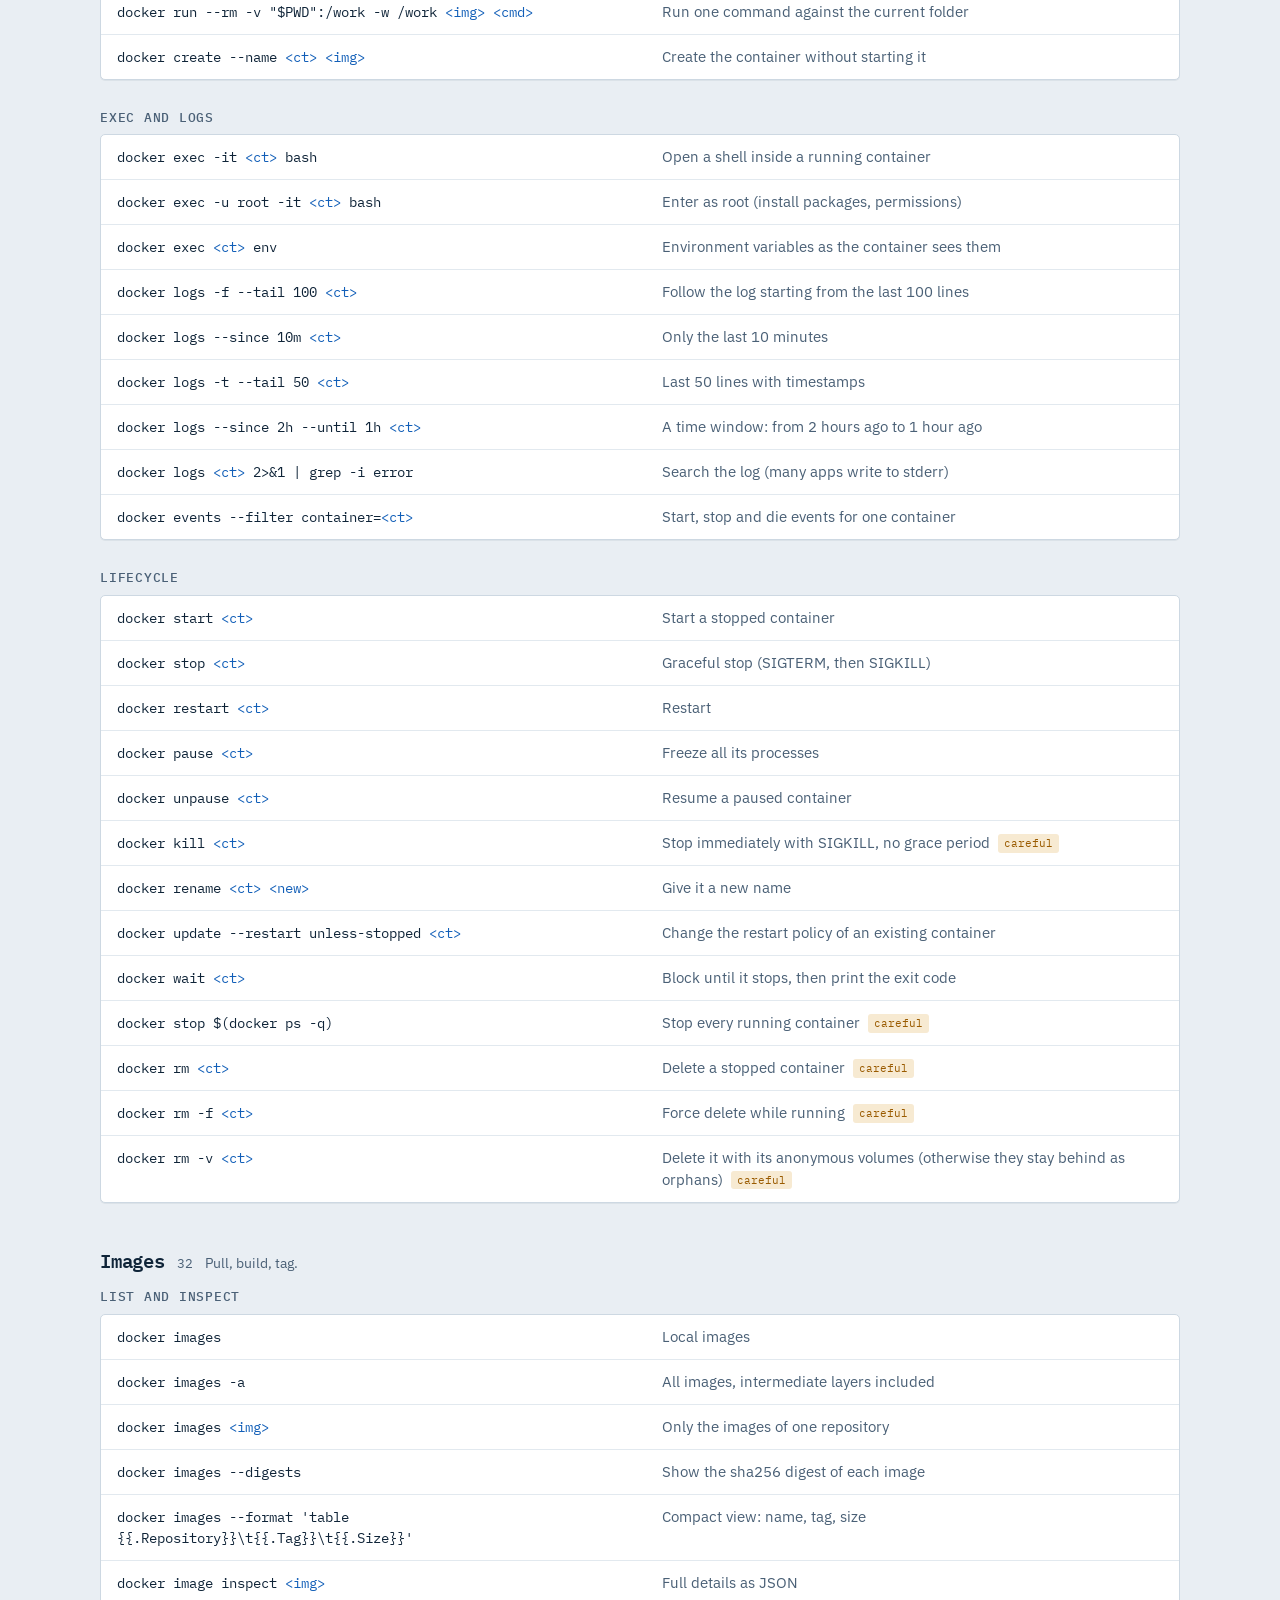
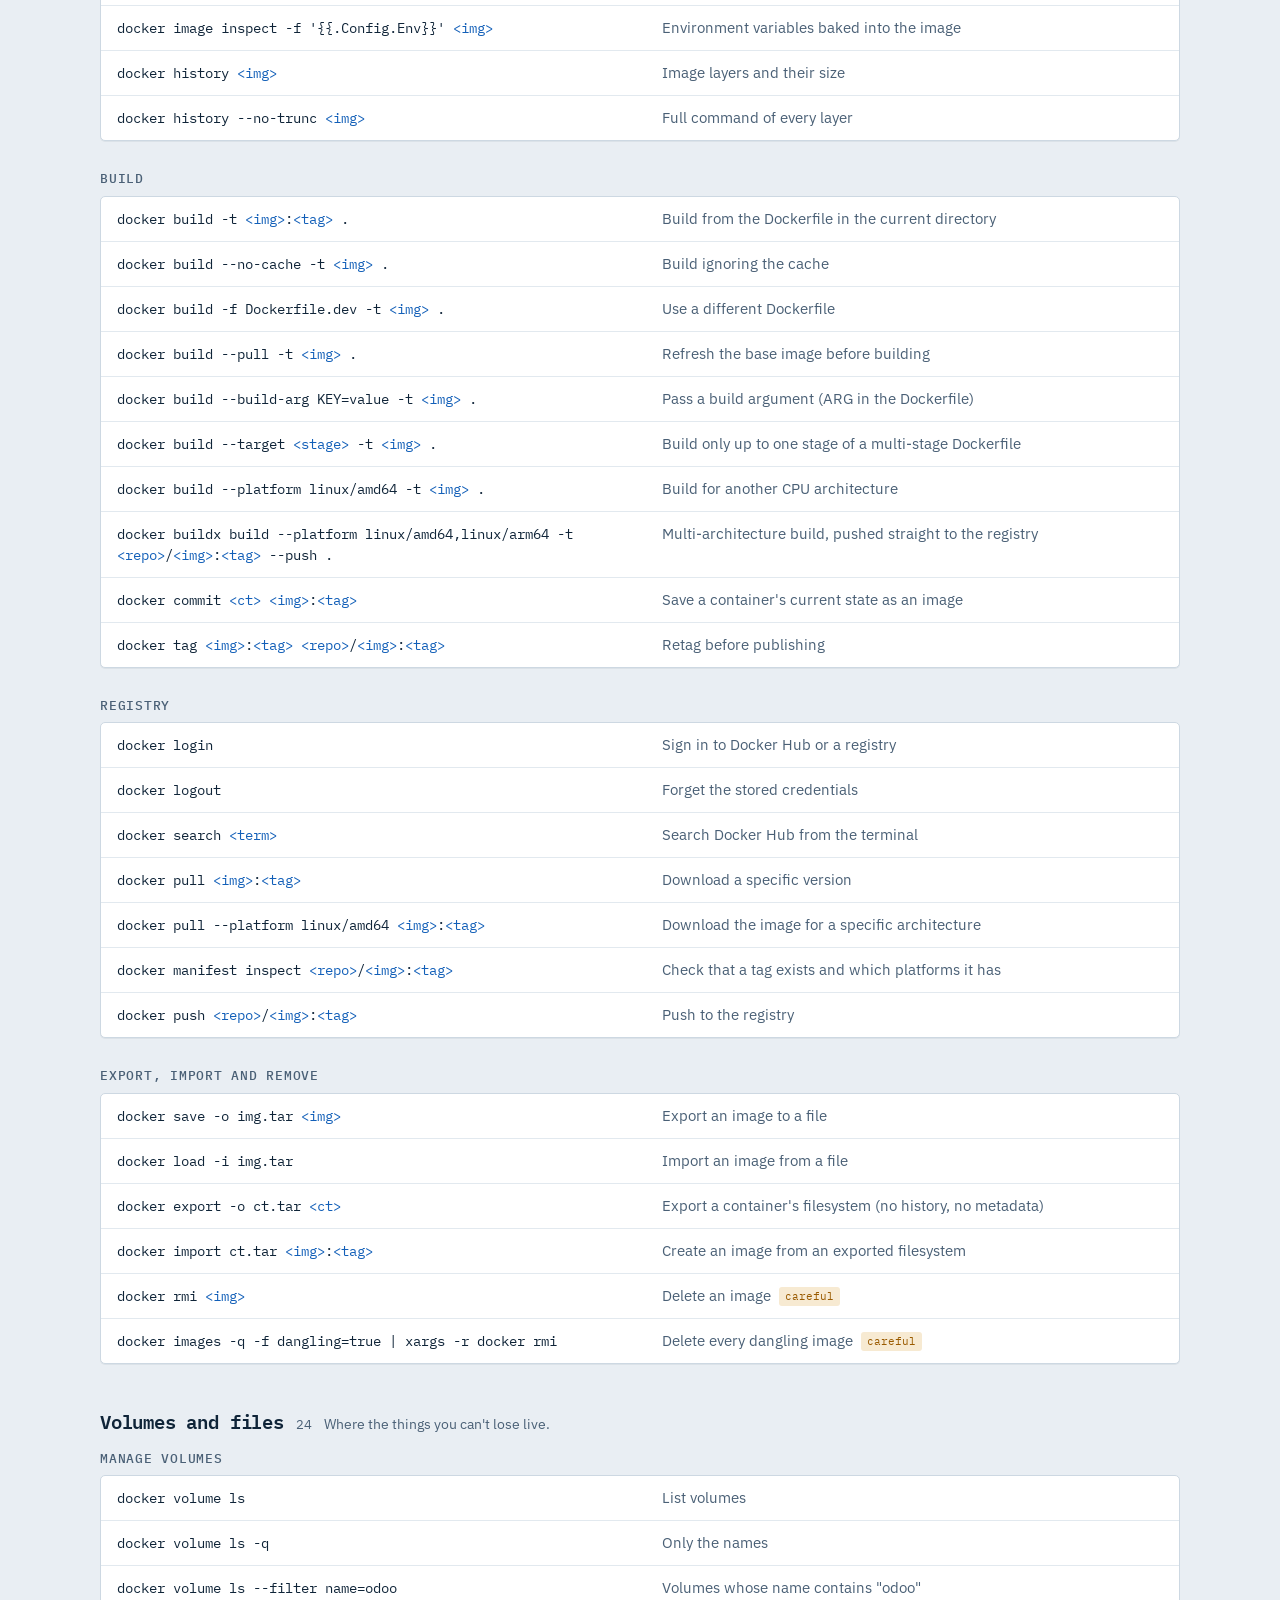
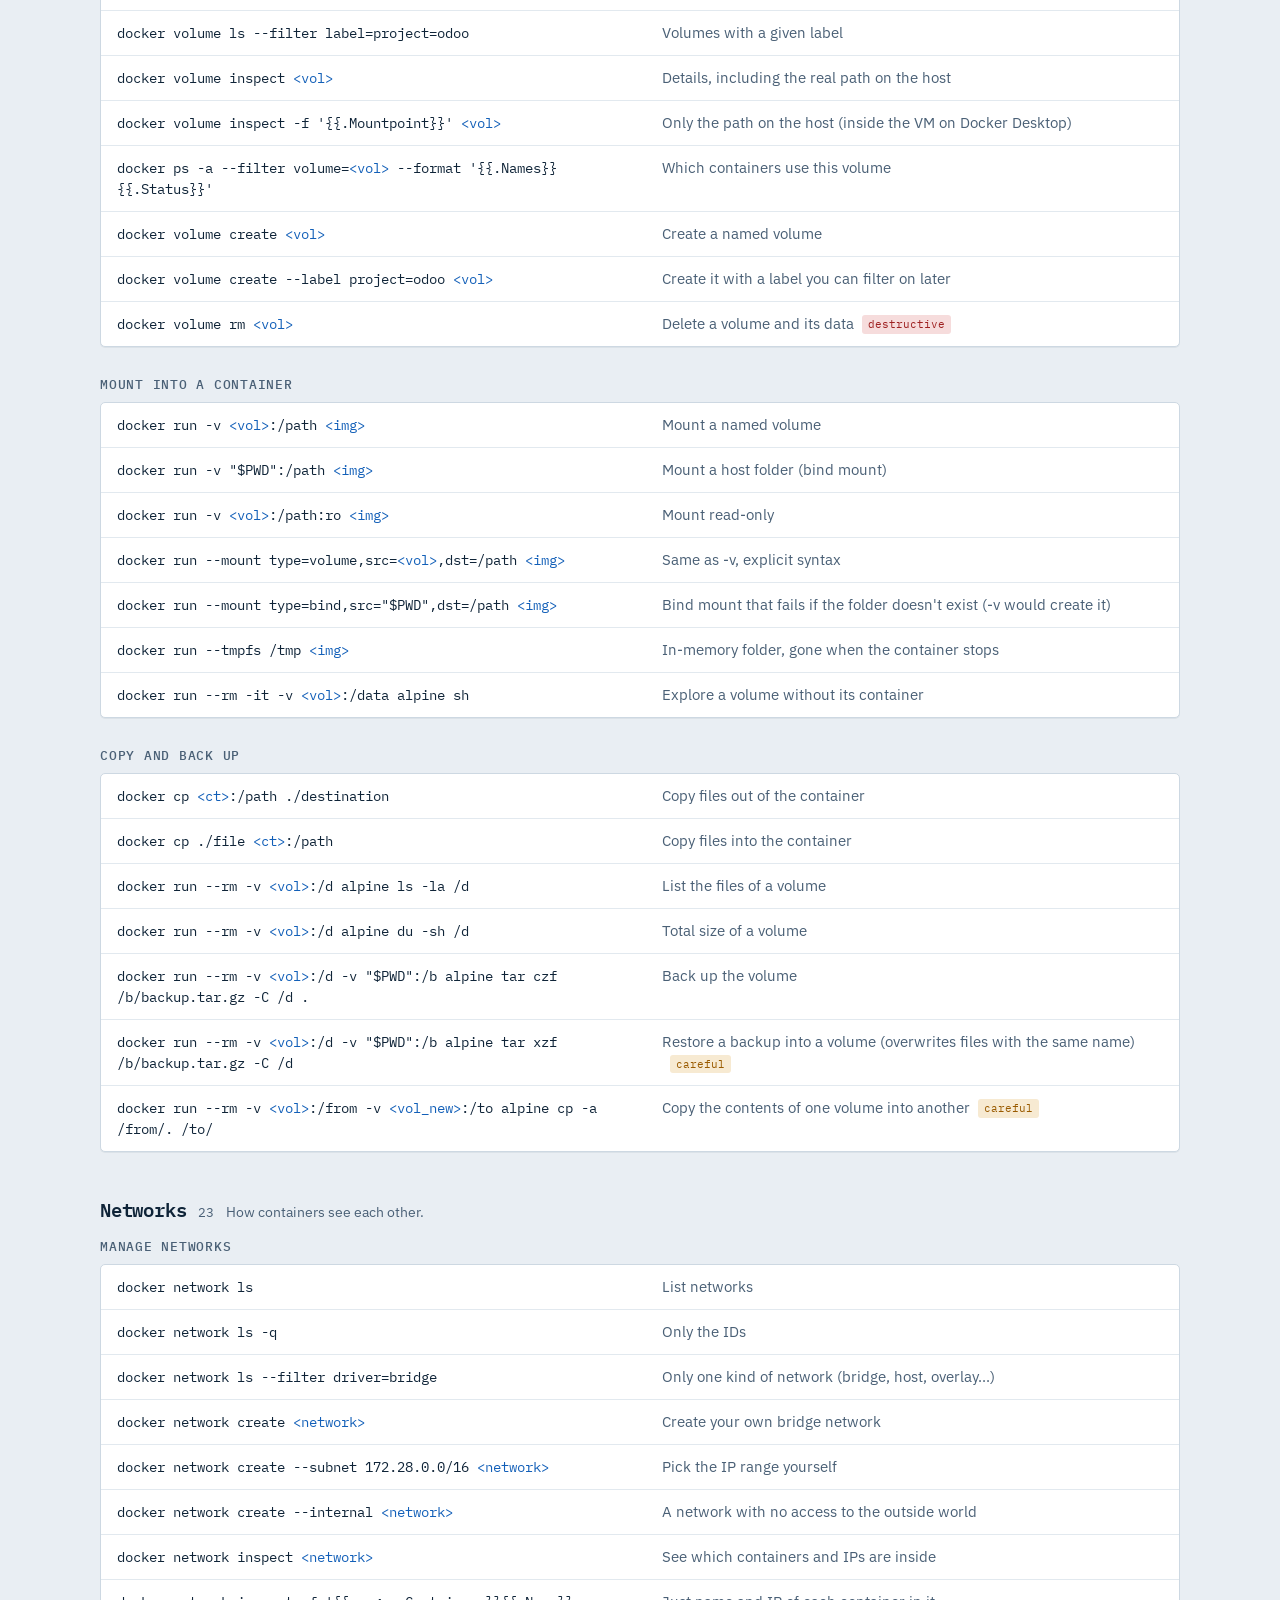
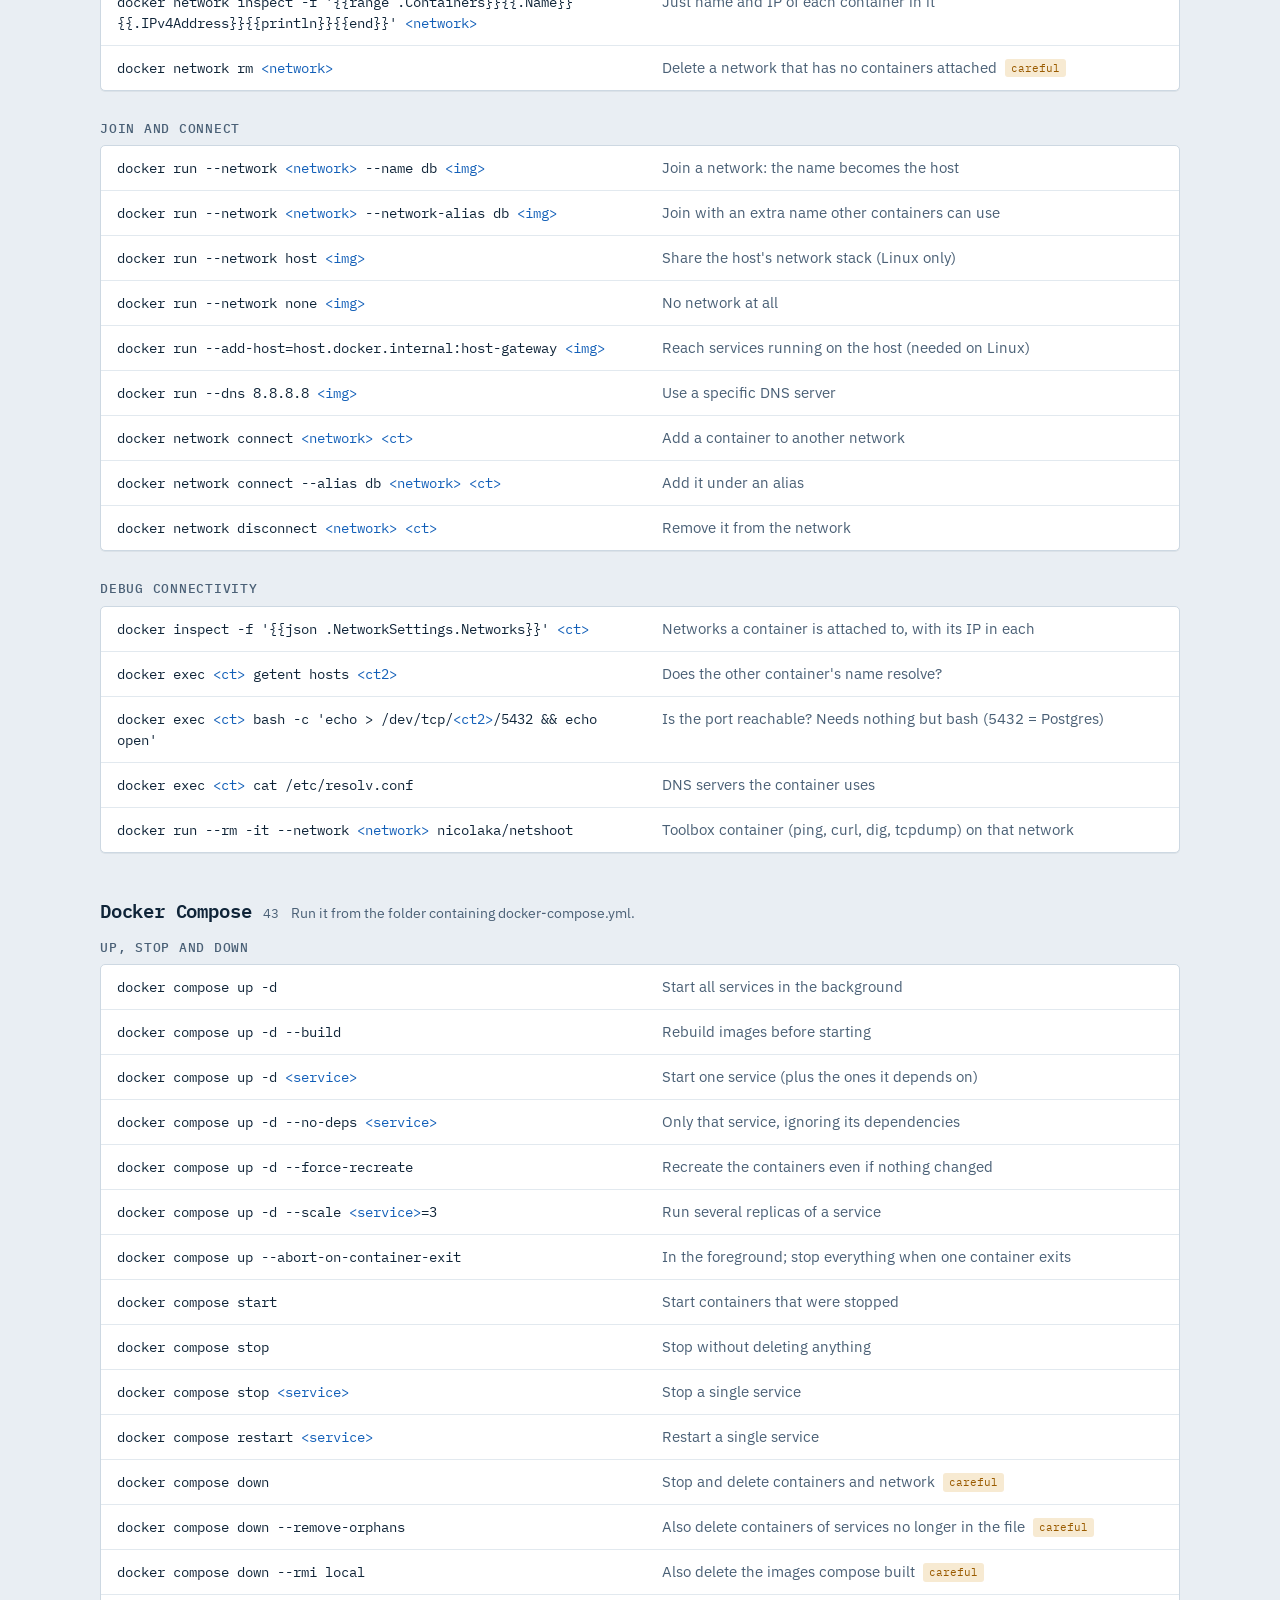
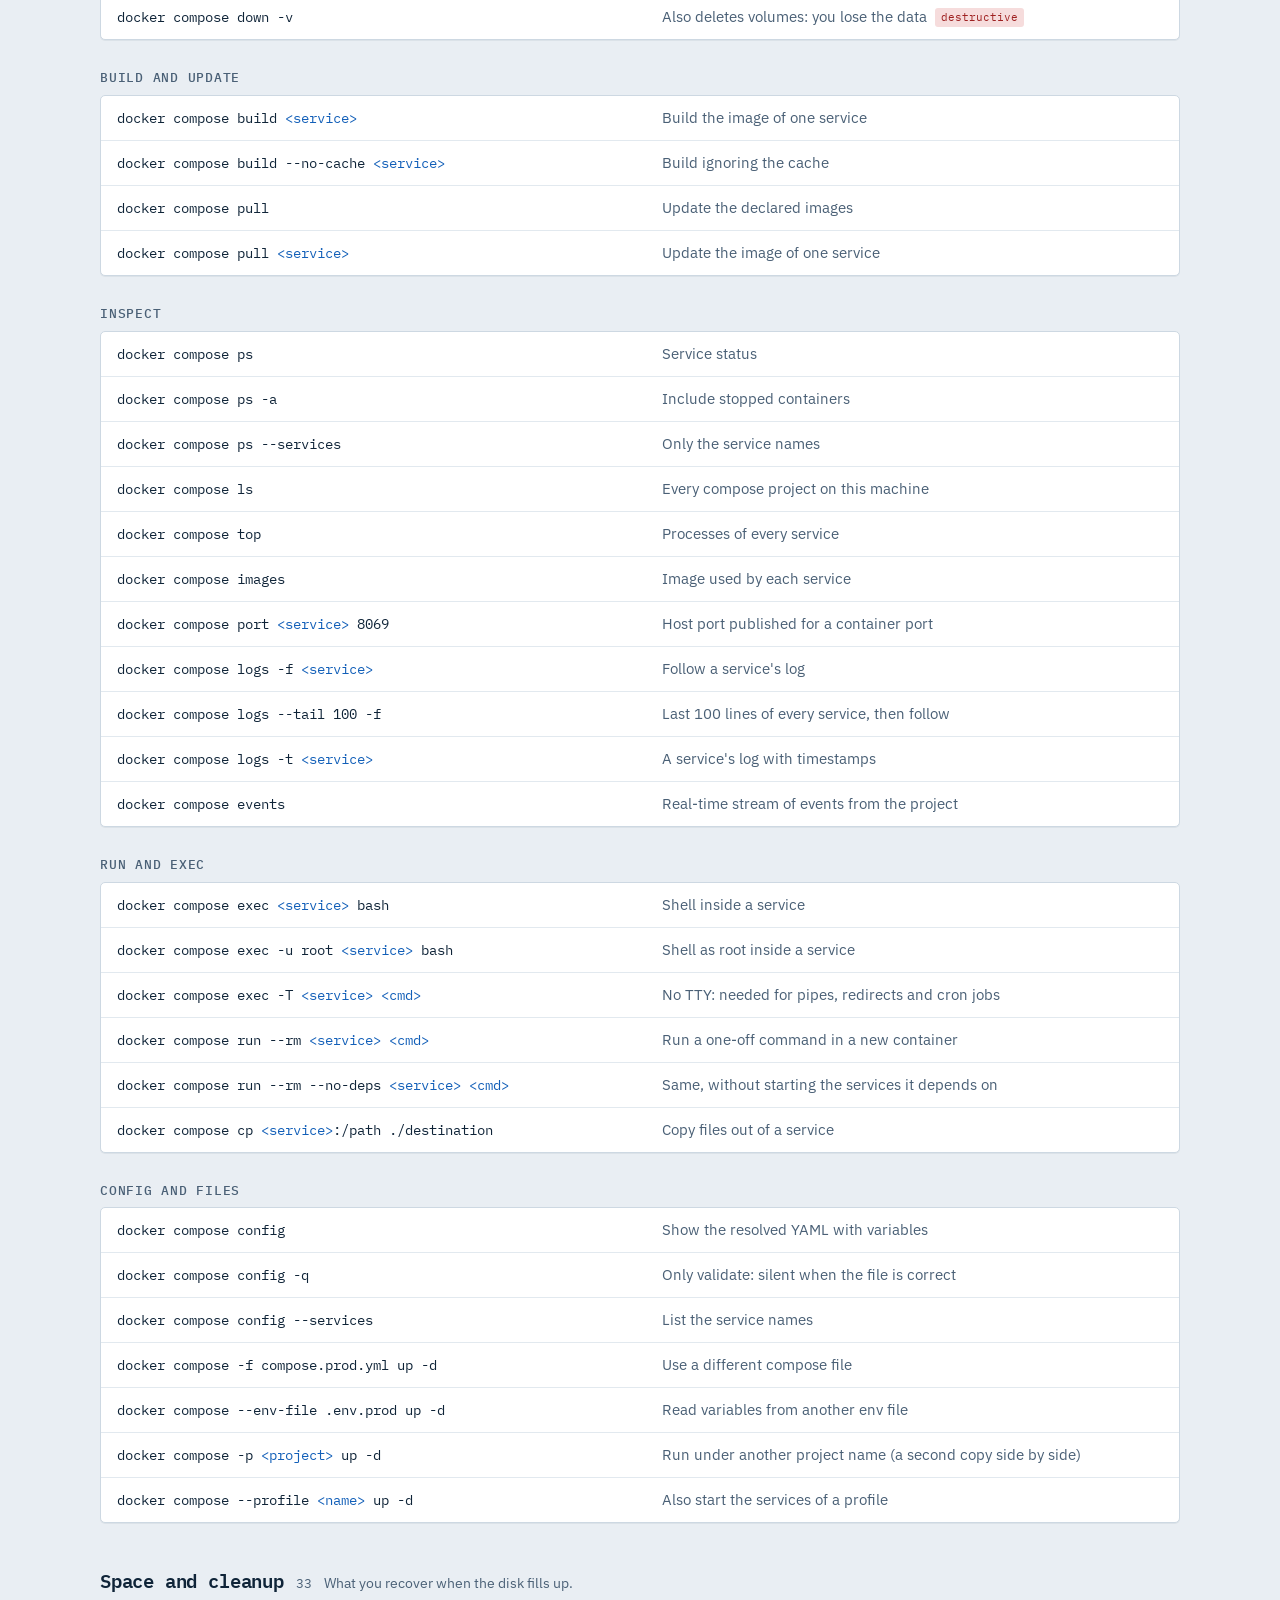
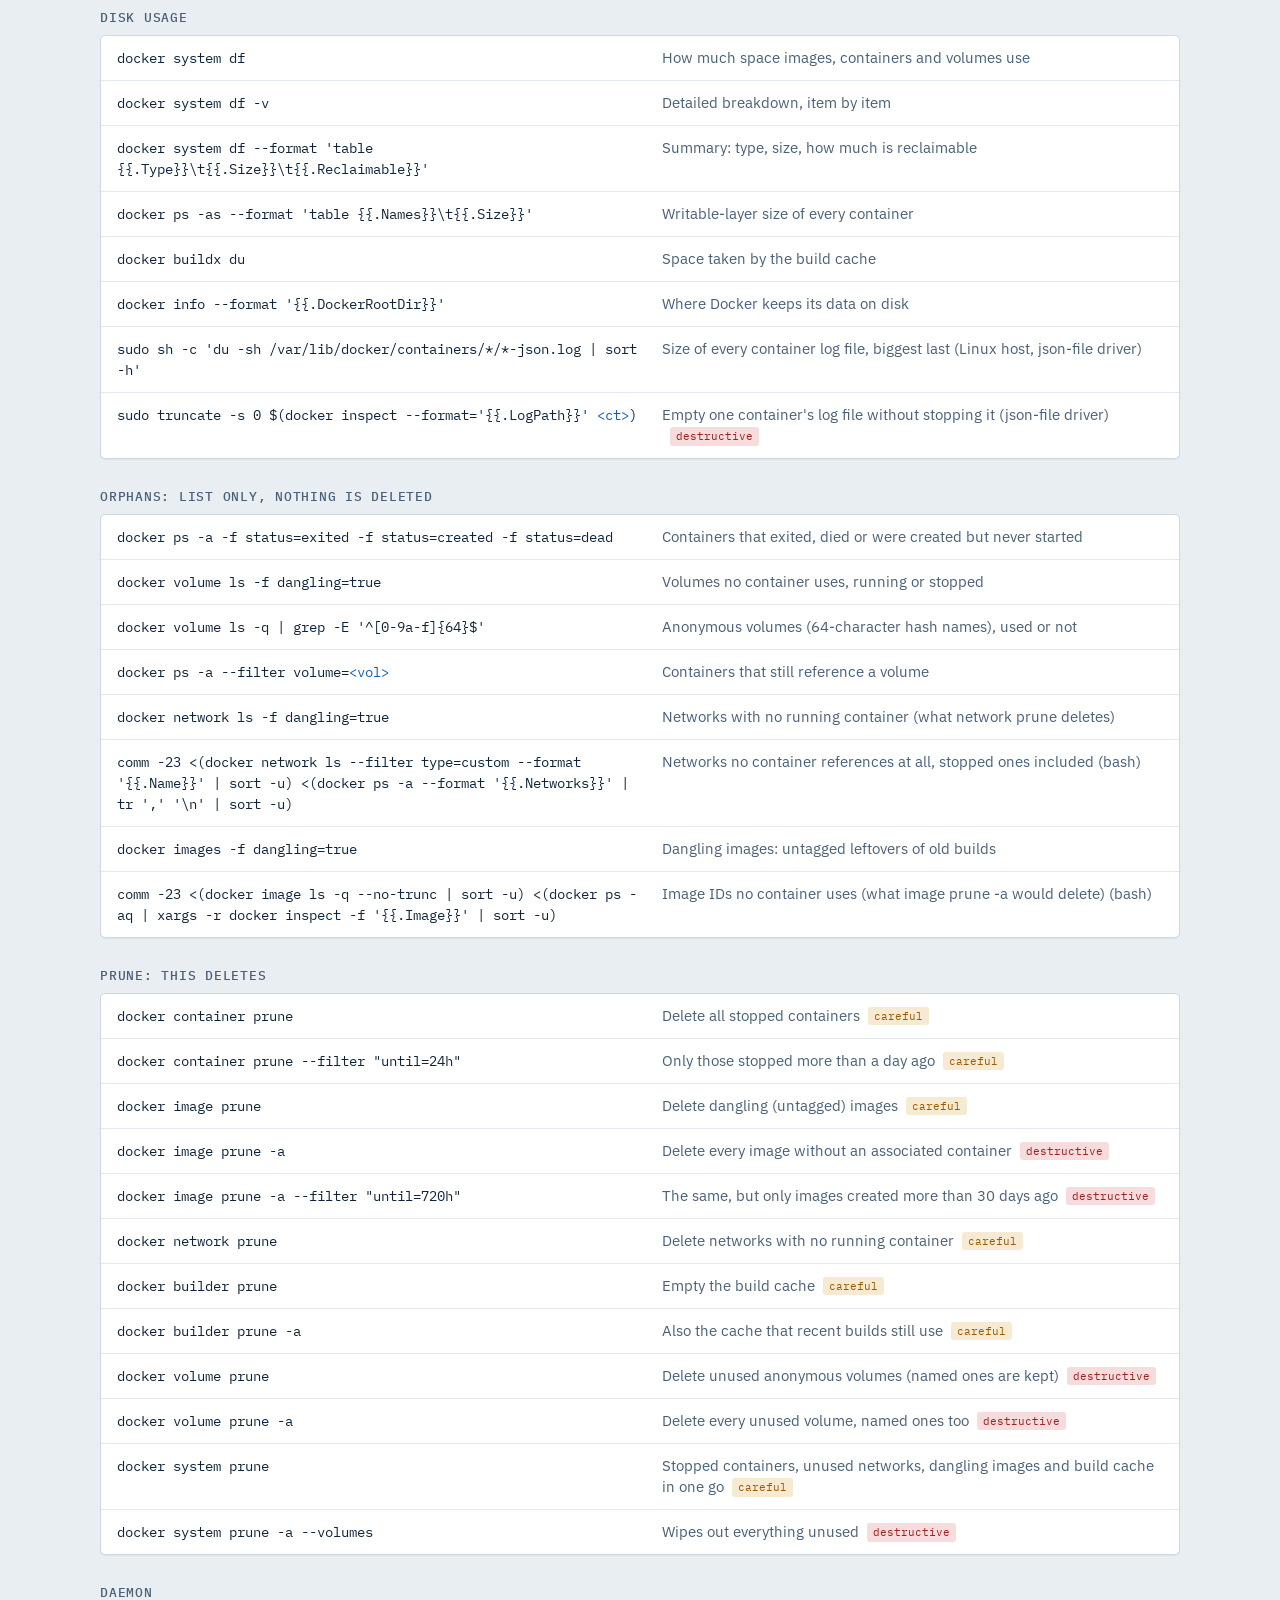
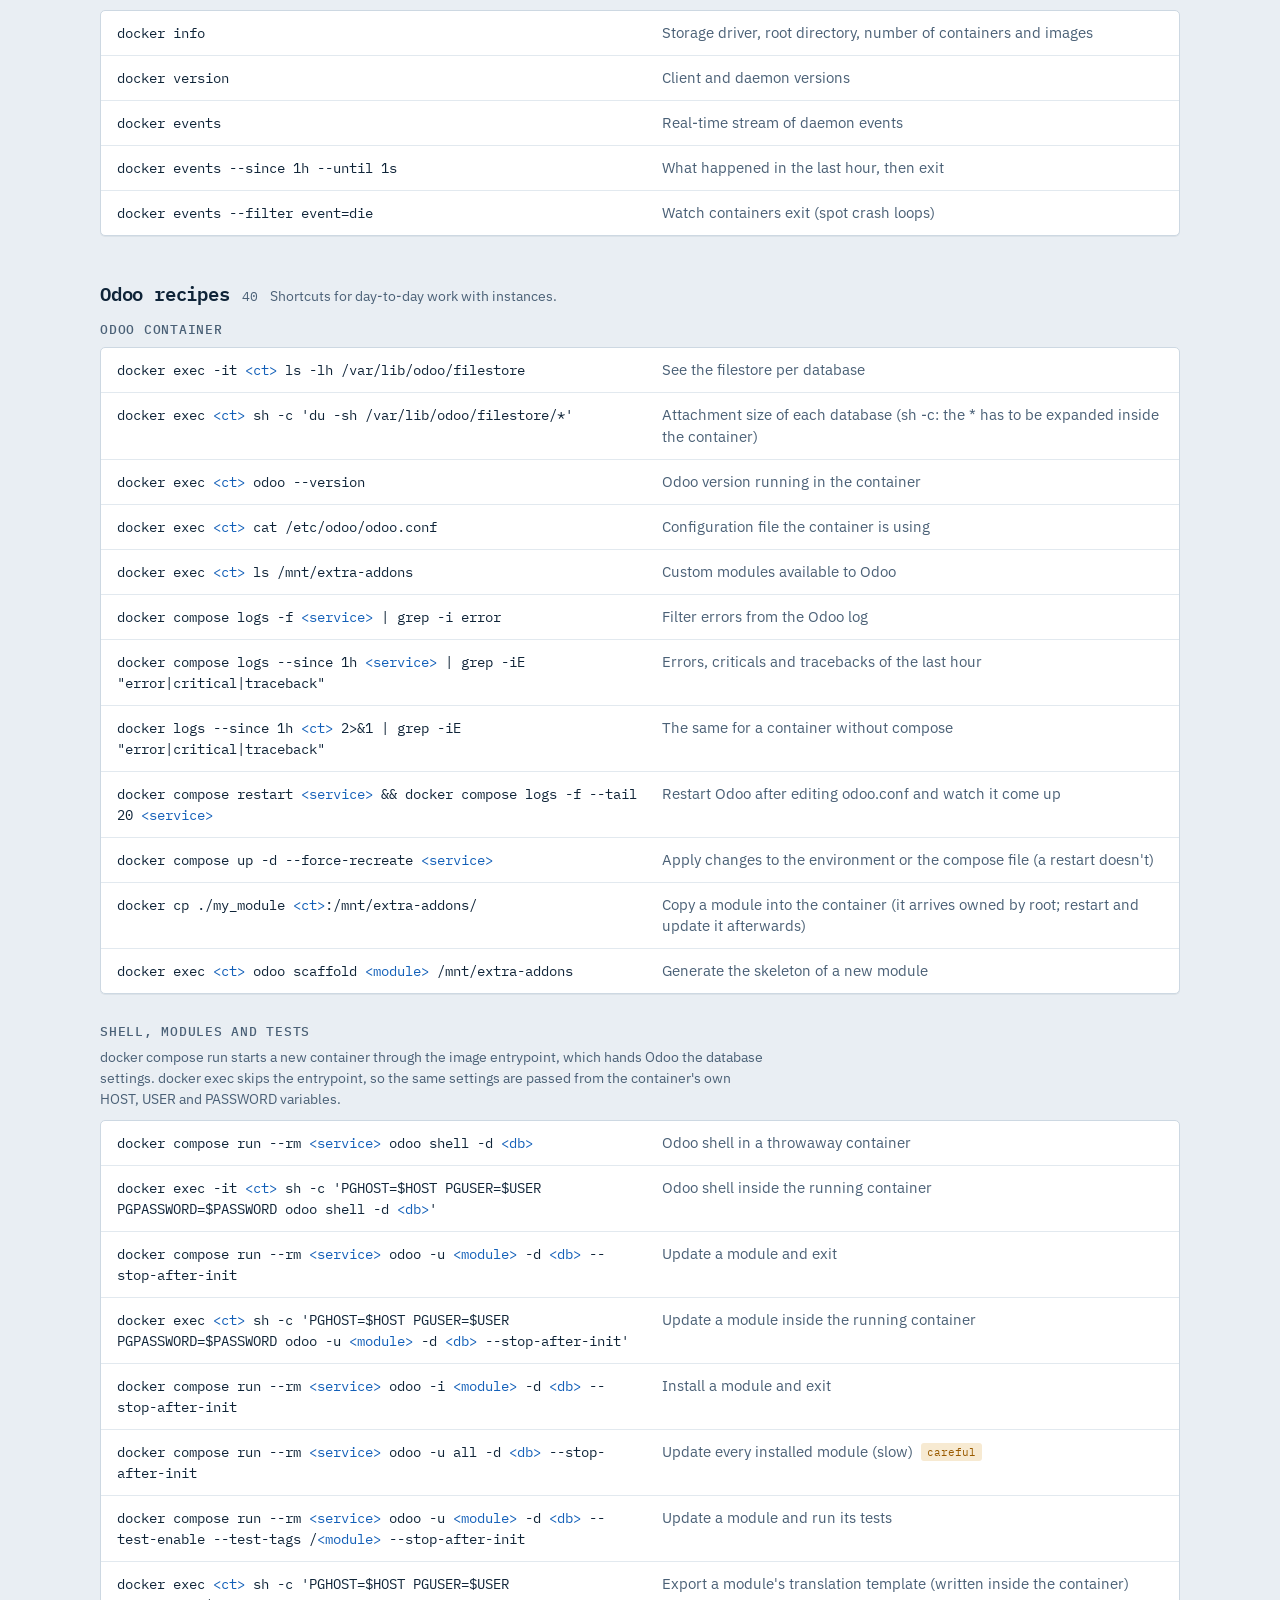
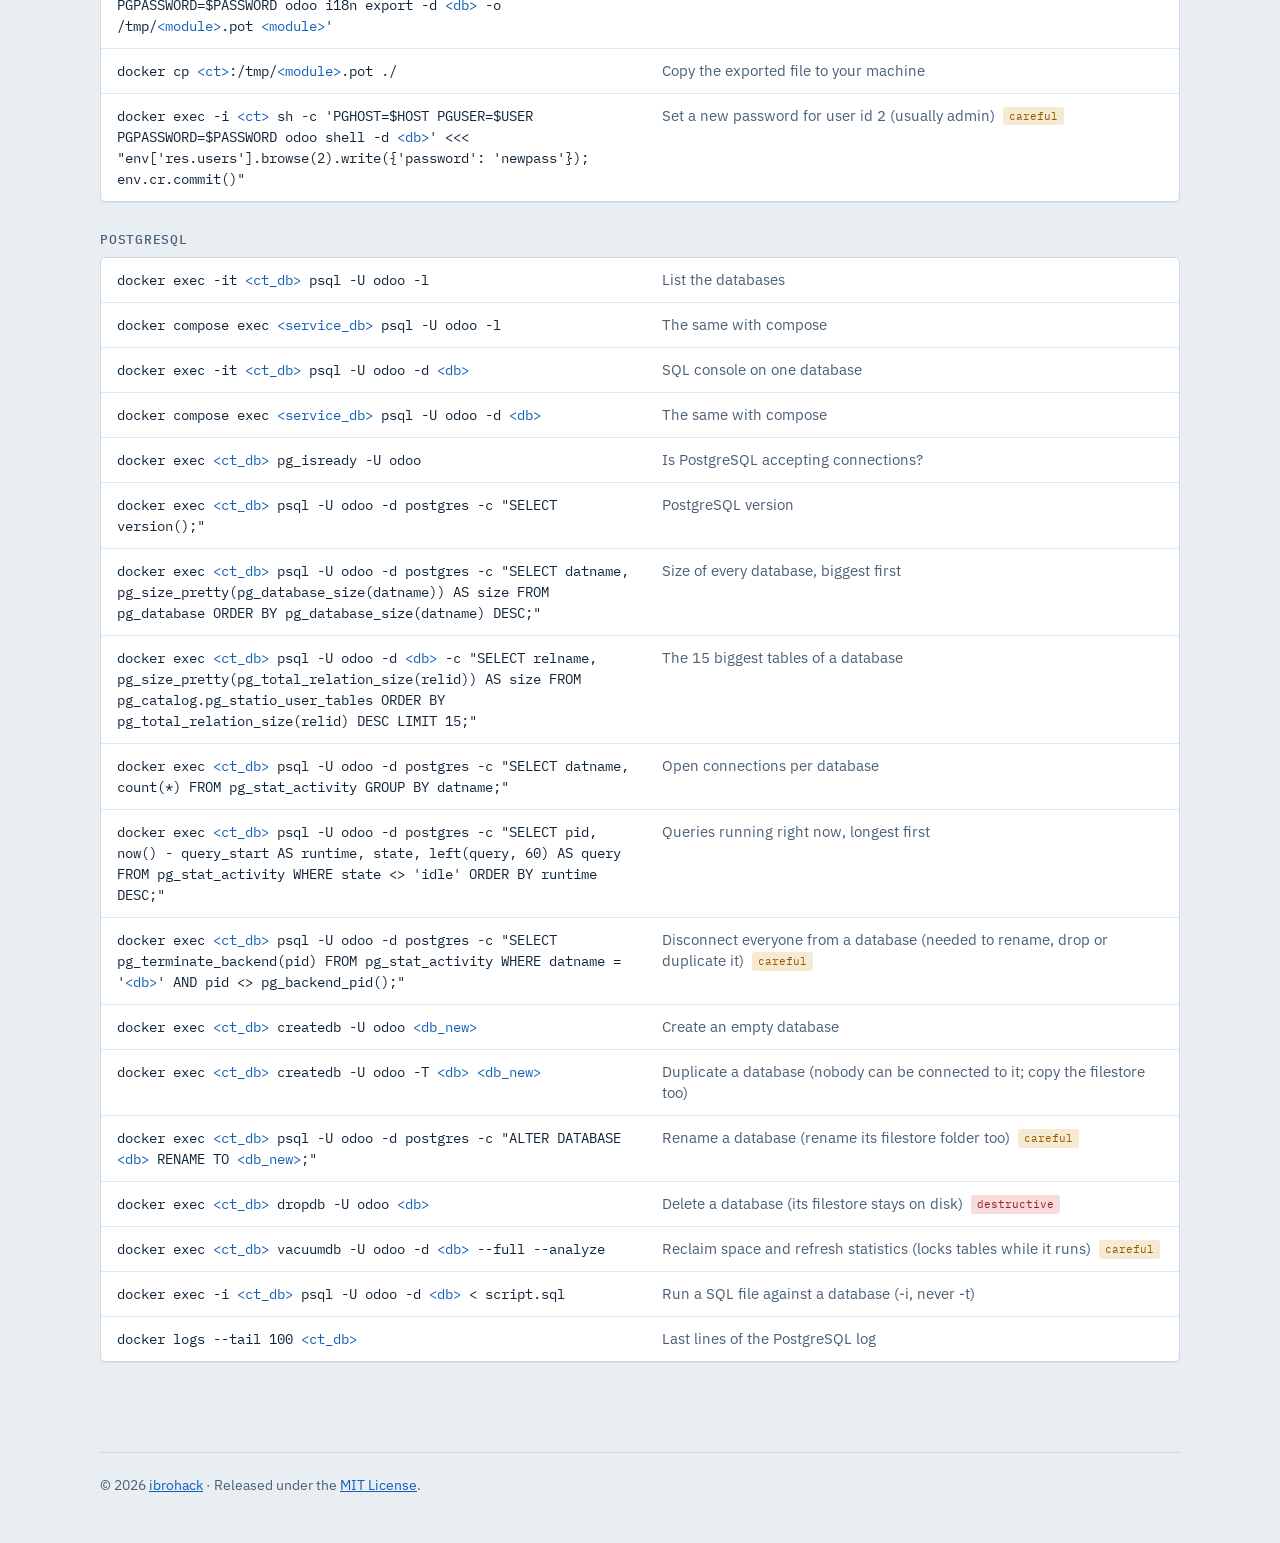
==== commit e6d50315: "fix: make the search bar stick while scrolling The bar sat inside <header>, and a sticky element nev" ====
--- a/index.html
+++ b/index.html
@@ -51,18 +51,18 @@
       Almost every command accepts <code>--help</code>.</p>
     </div>
   </details>
+</header>
 
-  <div class="controls">
-    <div class="searchrow">
-      <div class="field">
-        <input id="q" type="search" autocomplete="off" spellcheck="false" placeholder="filter: volume, logs, prune, compose…" aria-label="Filter commands">
-        <span class="slash">/</span>
-      </div>
-      <button class="themebtn" id="theme" type="button">Toggle theme</button>
+<div class="controls">
+  <div class="searchrow">
+    <div class="field">
+      <input id="q" type="search" autocomplete="off" spellcheck="false" placeholder="filter: volume, logs, prune, compose…" aria-label="Filter commands">
+      <span class="slash">/</span>
     </div>
-    <nav class="jumps" id="jumps" aria-label="Sections"></nav>
+    <button class="themebtn" id="theme" type="button">Toggle theme</button>
   </div>
-</header>
+  <nav class="jumps" id="jumps" aria-label="Sections"></nav>
+</div>
 
 <main id="out"></main>
 <div class="empty" id="empty" hidden>No results for <code id="qecho"></code></div>
--- a/css/style.css
+++ b/css/style.css
@@ -48,7 +48,8 @@
 
 *{box-sizing:border-box}
 [hidden]{display:none!important}
-html{-webkit-text-size-adjust:100%}
+/* --bar-h is the height of the sticky .controls bar, set by js/app.js (118px until it runs) */
+html{-webkit-text-size-adjust:100%;scroll-padding-top:calc(var(--bar-h,118px) + 12px)}
 body{
   margin:0;
   background:var(--paper);
@@ -73,11 +74,13 @@
 .title .caret{color:var(--signal)}
 .tagline{margin:10px 0 0;color:var(--ink-soft);max-width:56ch}
 
+/* Sticky search bar. It must be a direct child of .wrap, not of <header>: a sticky element
+   never leaves its parent's box, so inside the short header it would scroll away.
+   The 22px of top padding is also the gap above it, so it has no margin of its own. */
 .controls{
   position:sticky;top:0;z-index:20;
   background:var(--paper);
   padding:22px 0 12px;
-  margin-top:26px;
   border-bottom:1px solid var(--rule);
 }
 .searchrow{display:flex;gap:10px;align-items:stretch;flex-wrap:wrap}
@@ -121,7 +124,7 @@
 
 /* ---- sections ---- */
 main{padding:8px 0 90px}
-section{margin-top:44px;scroll-margin-top:118px}
+section{margin-top:44px}
 .sechead{display:flex;align-items:baseline;gap:12px;margin-bottom:12px}
 h2{
   font-family:"IBM Plex Mono",monospace;
@@ -229,6 +232,5 @@
   .row{grid-template-columns:1fr;gap:4px;padding:12px 14px}
   .desc{font-size:14px}
   .controls{padding-top:16px}
-  section{scroll-margin-top:150px}
 }
 @media (prefers-reduced-motion:reduce){*{transition:none!important;animation:none!important}}
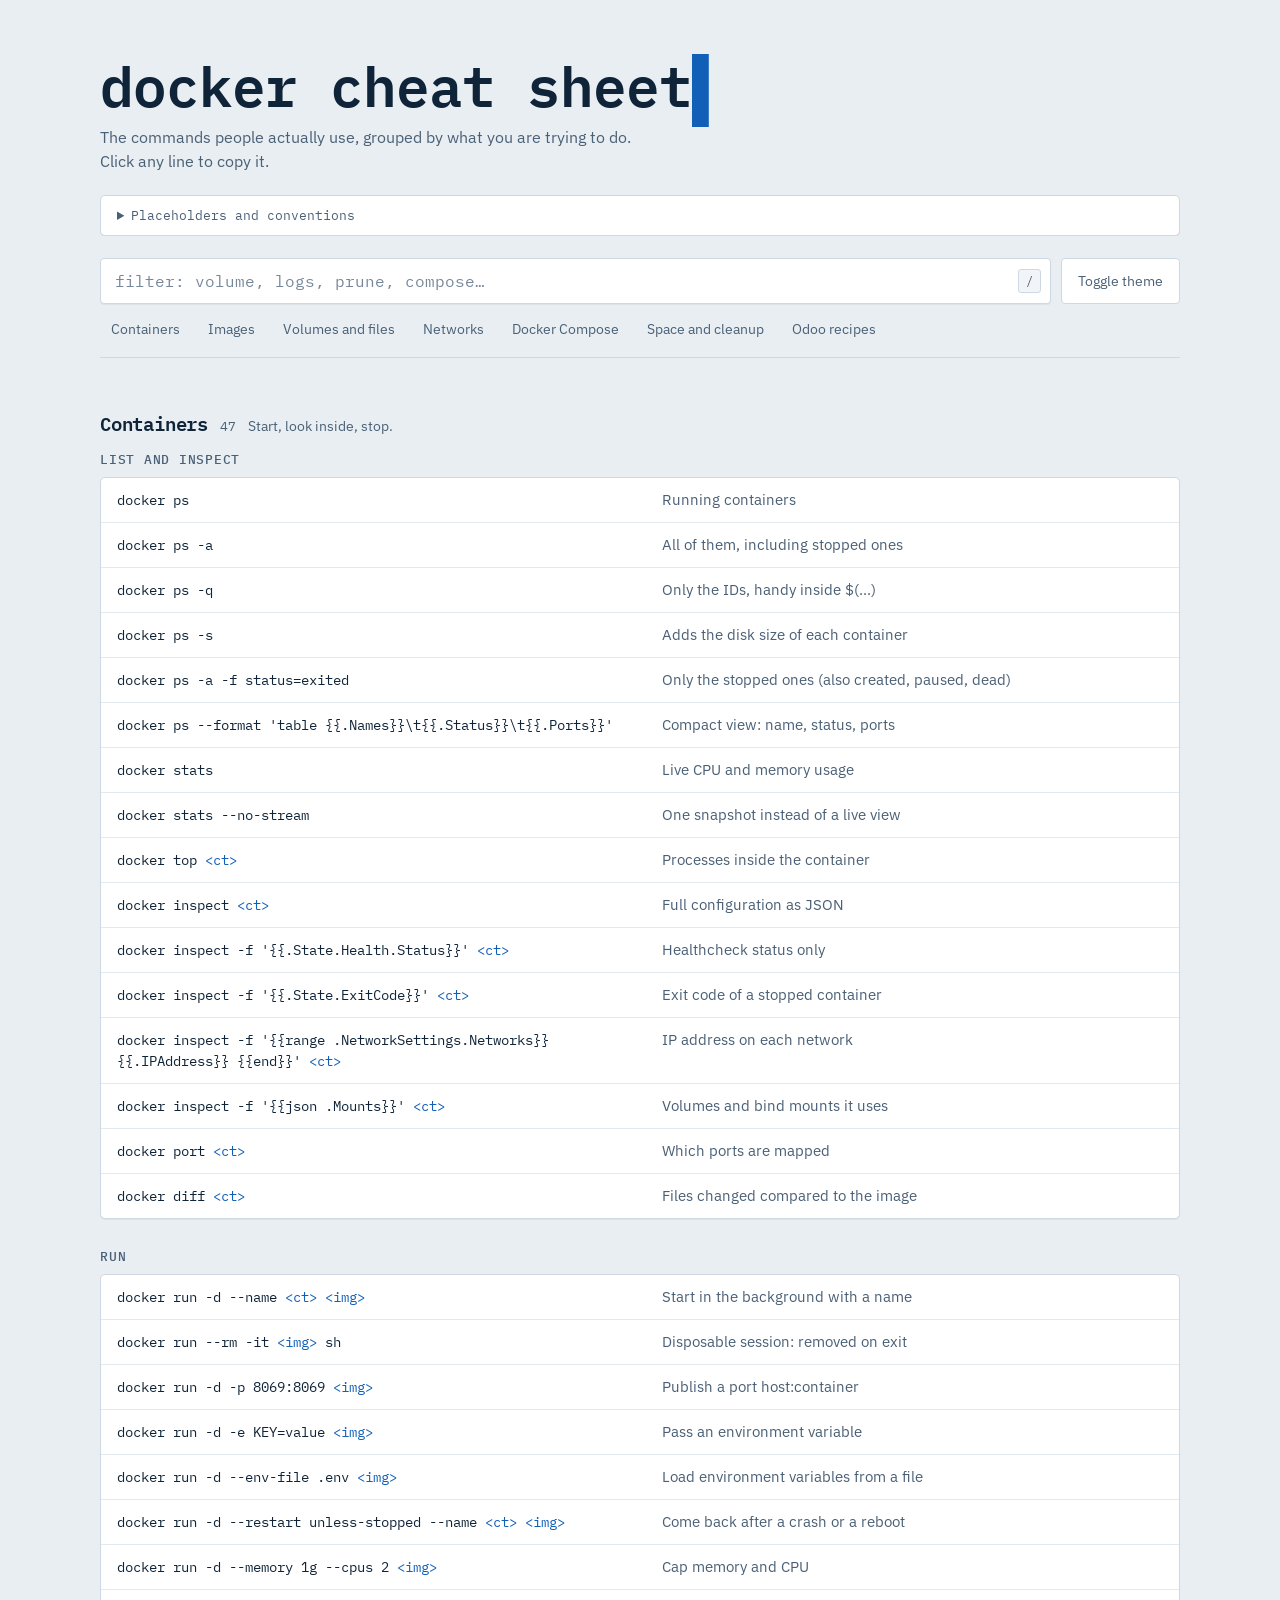
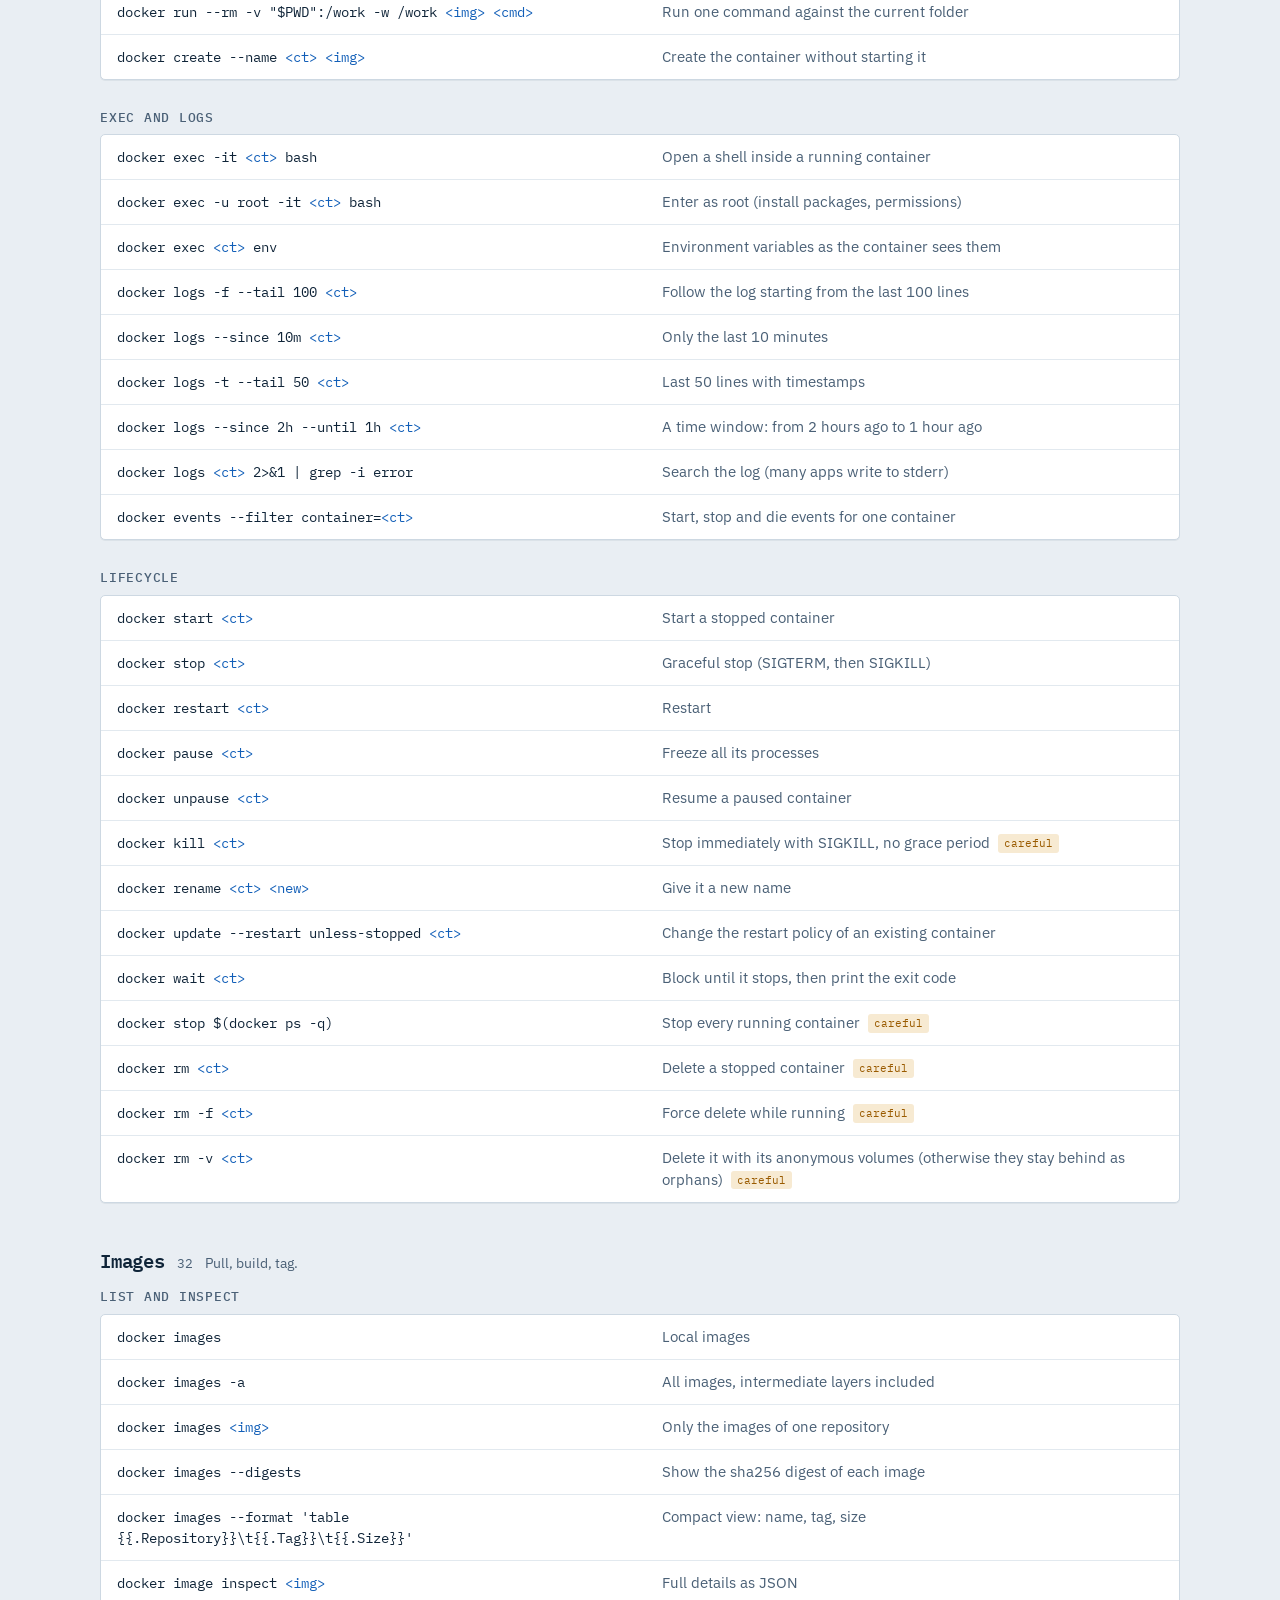
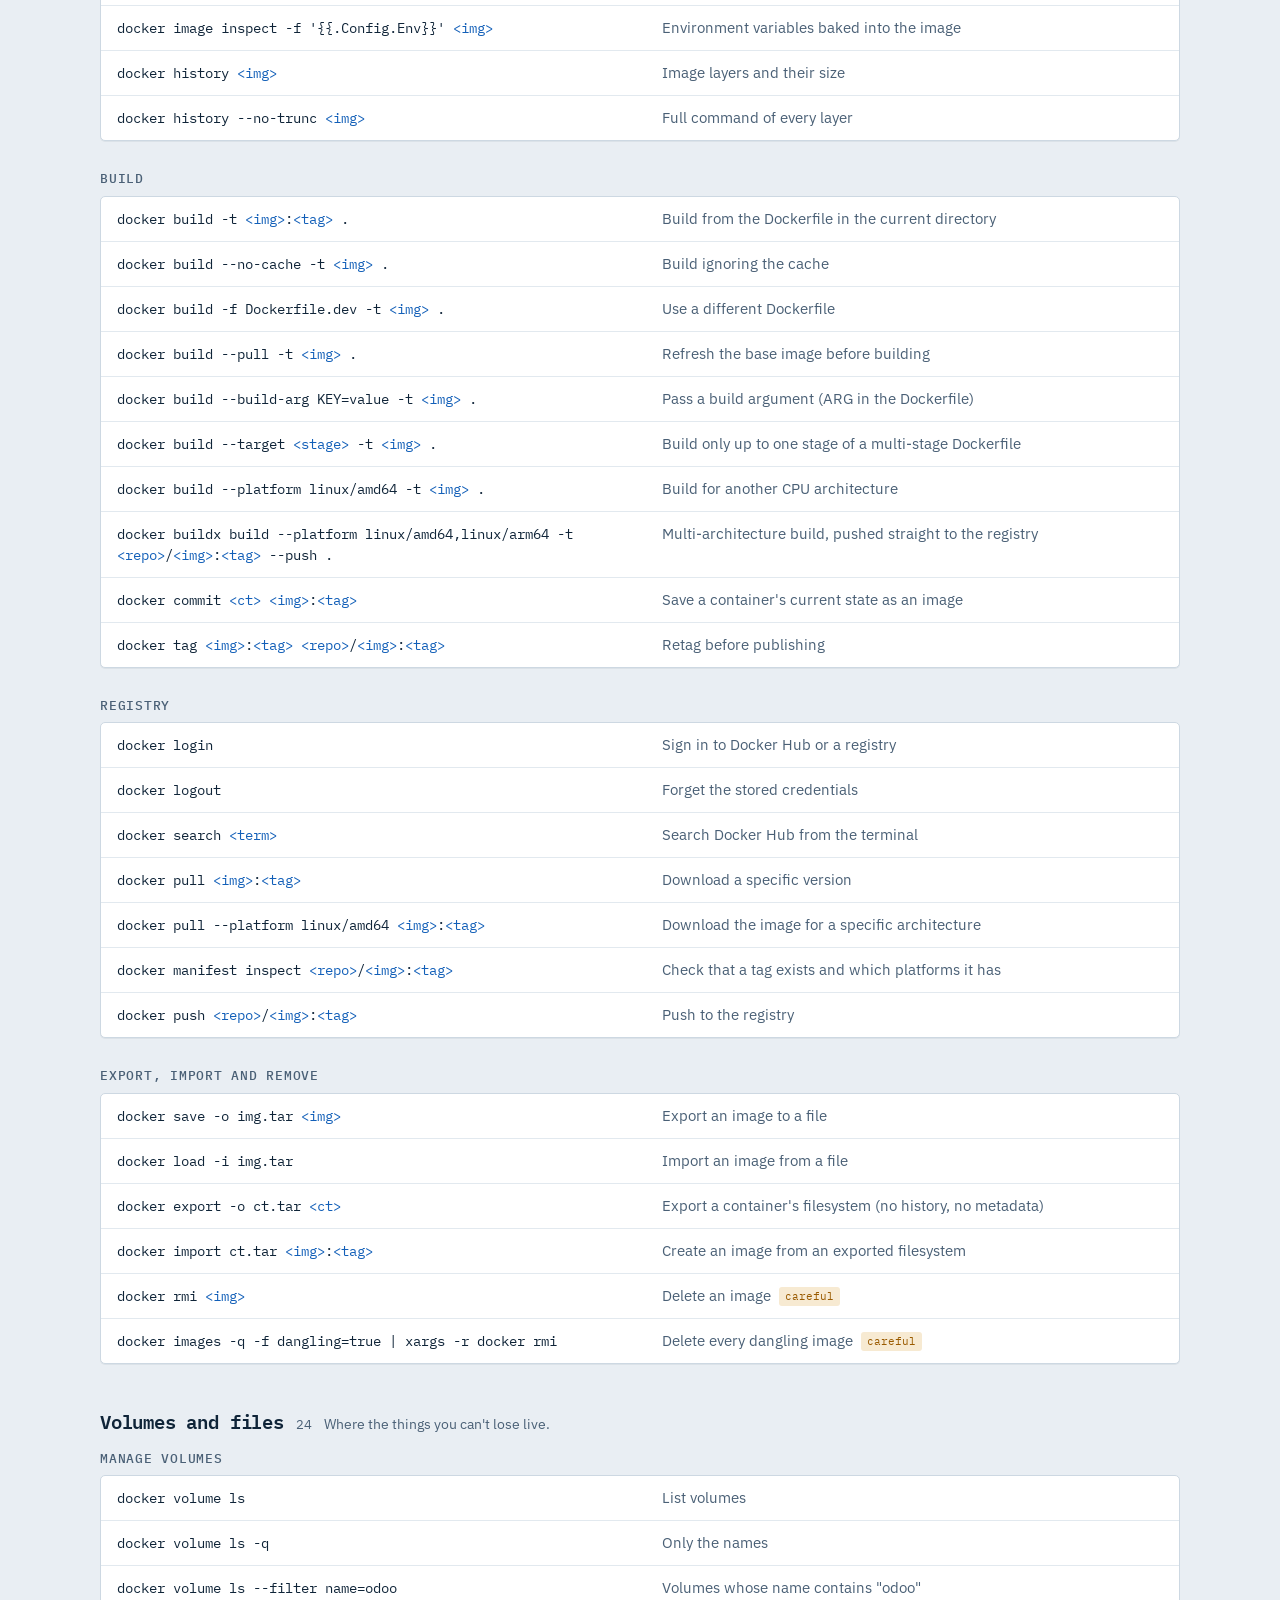
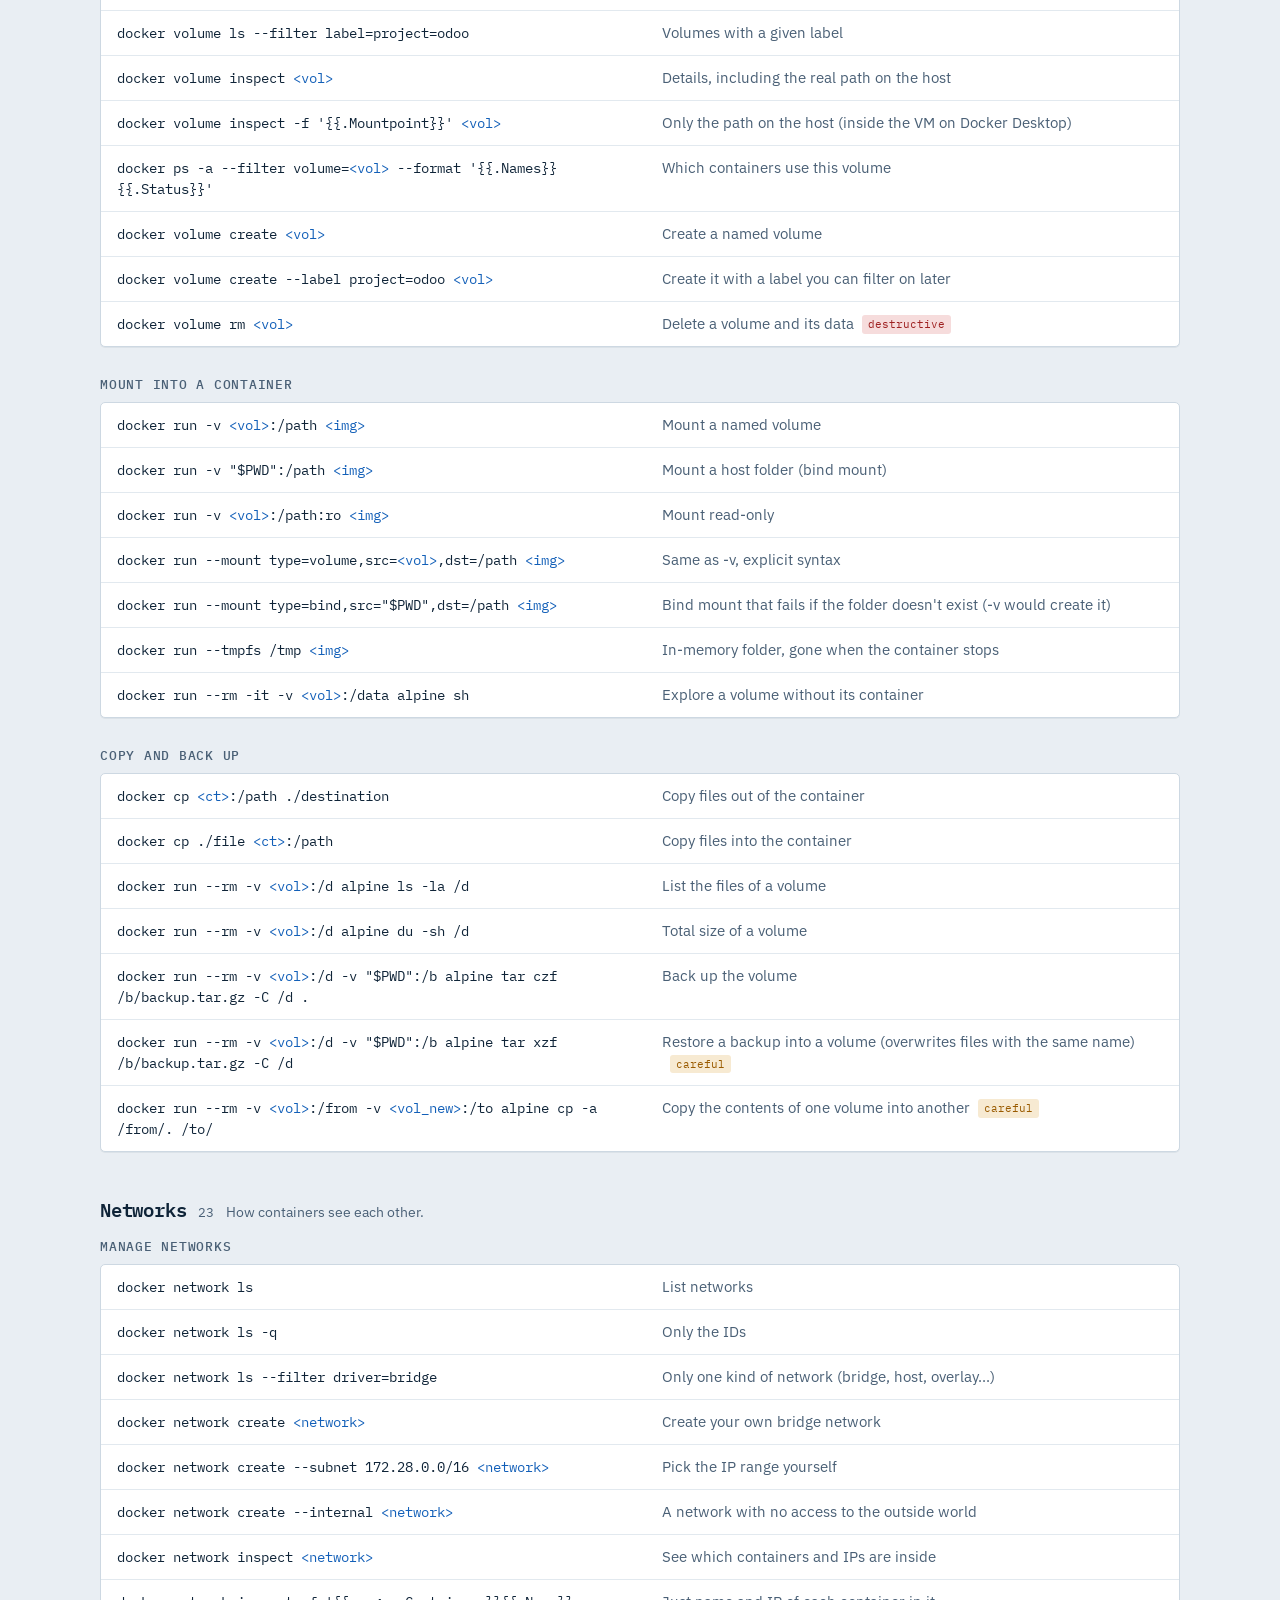
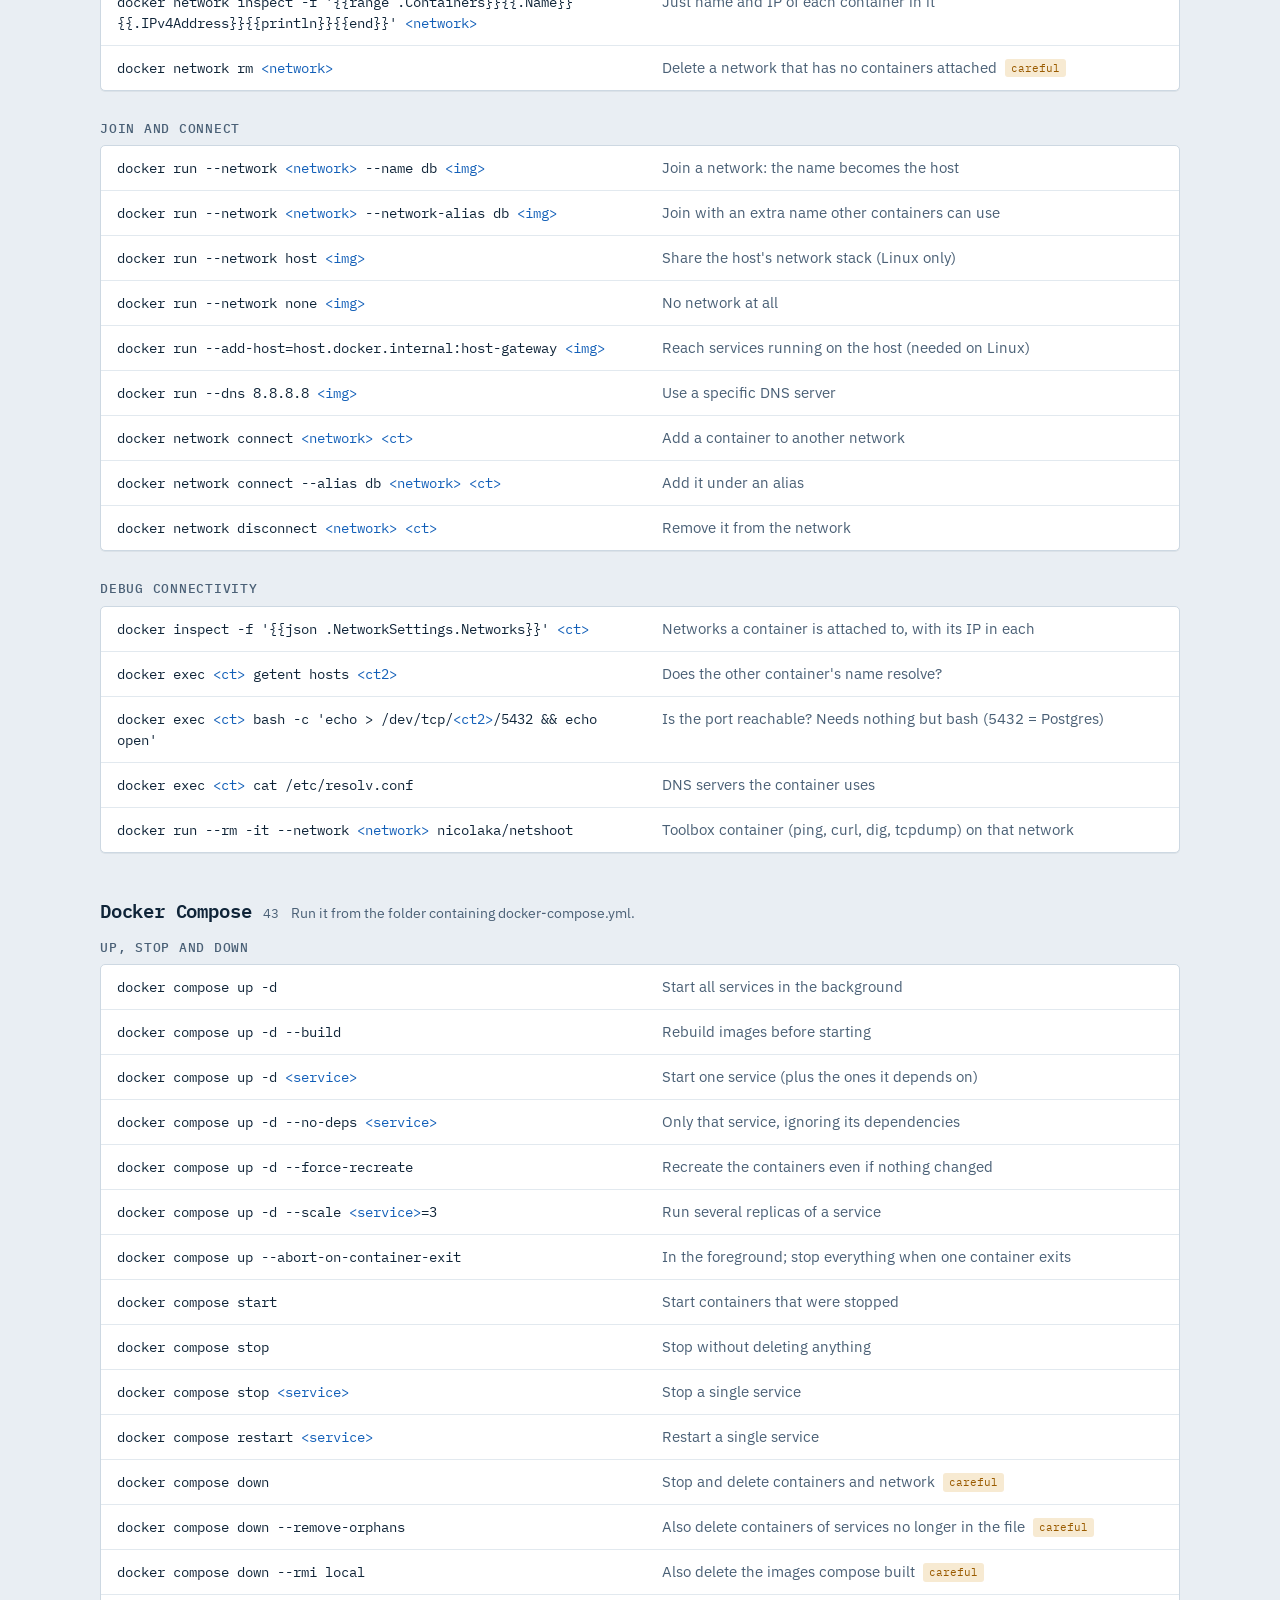
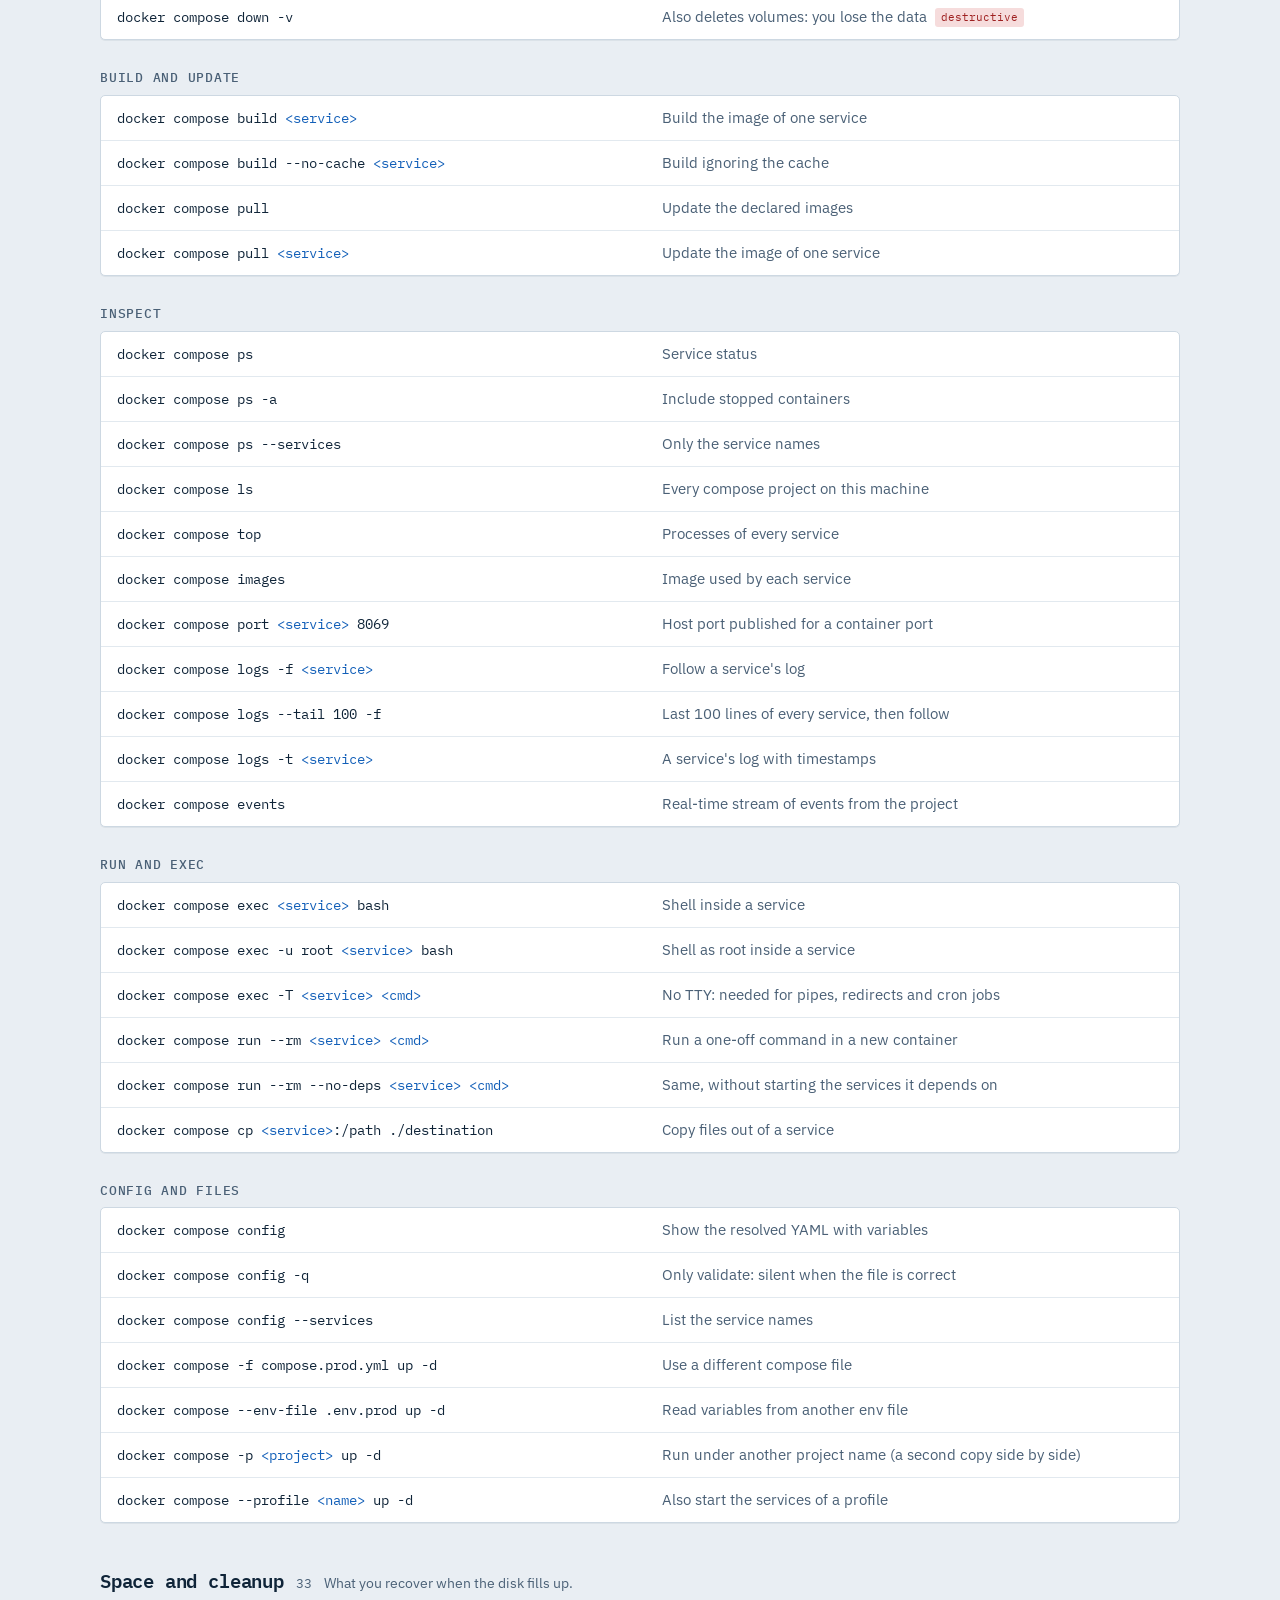
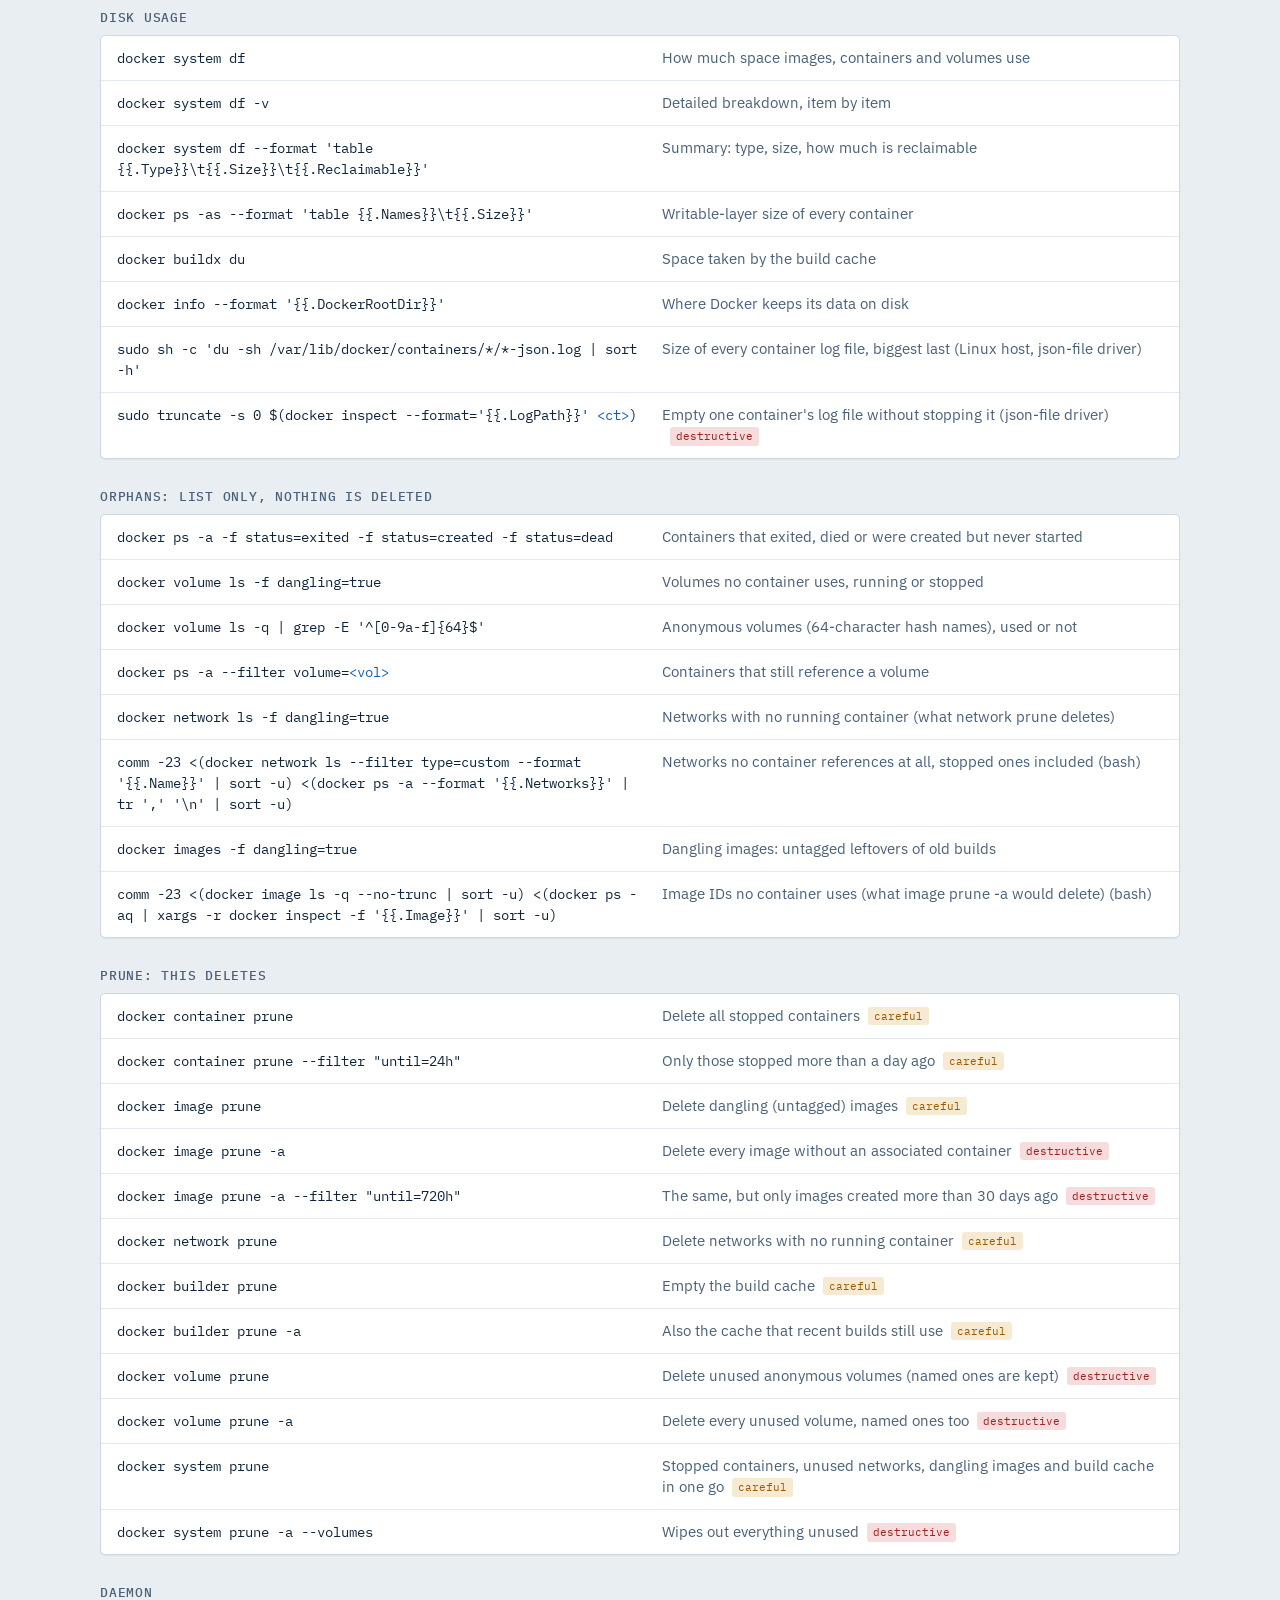
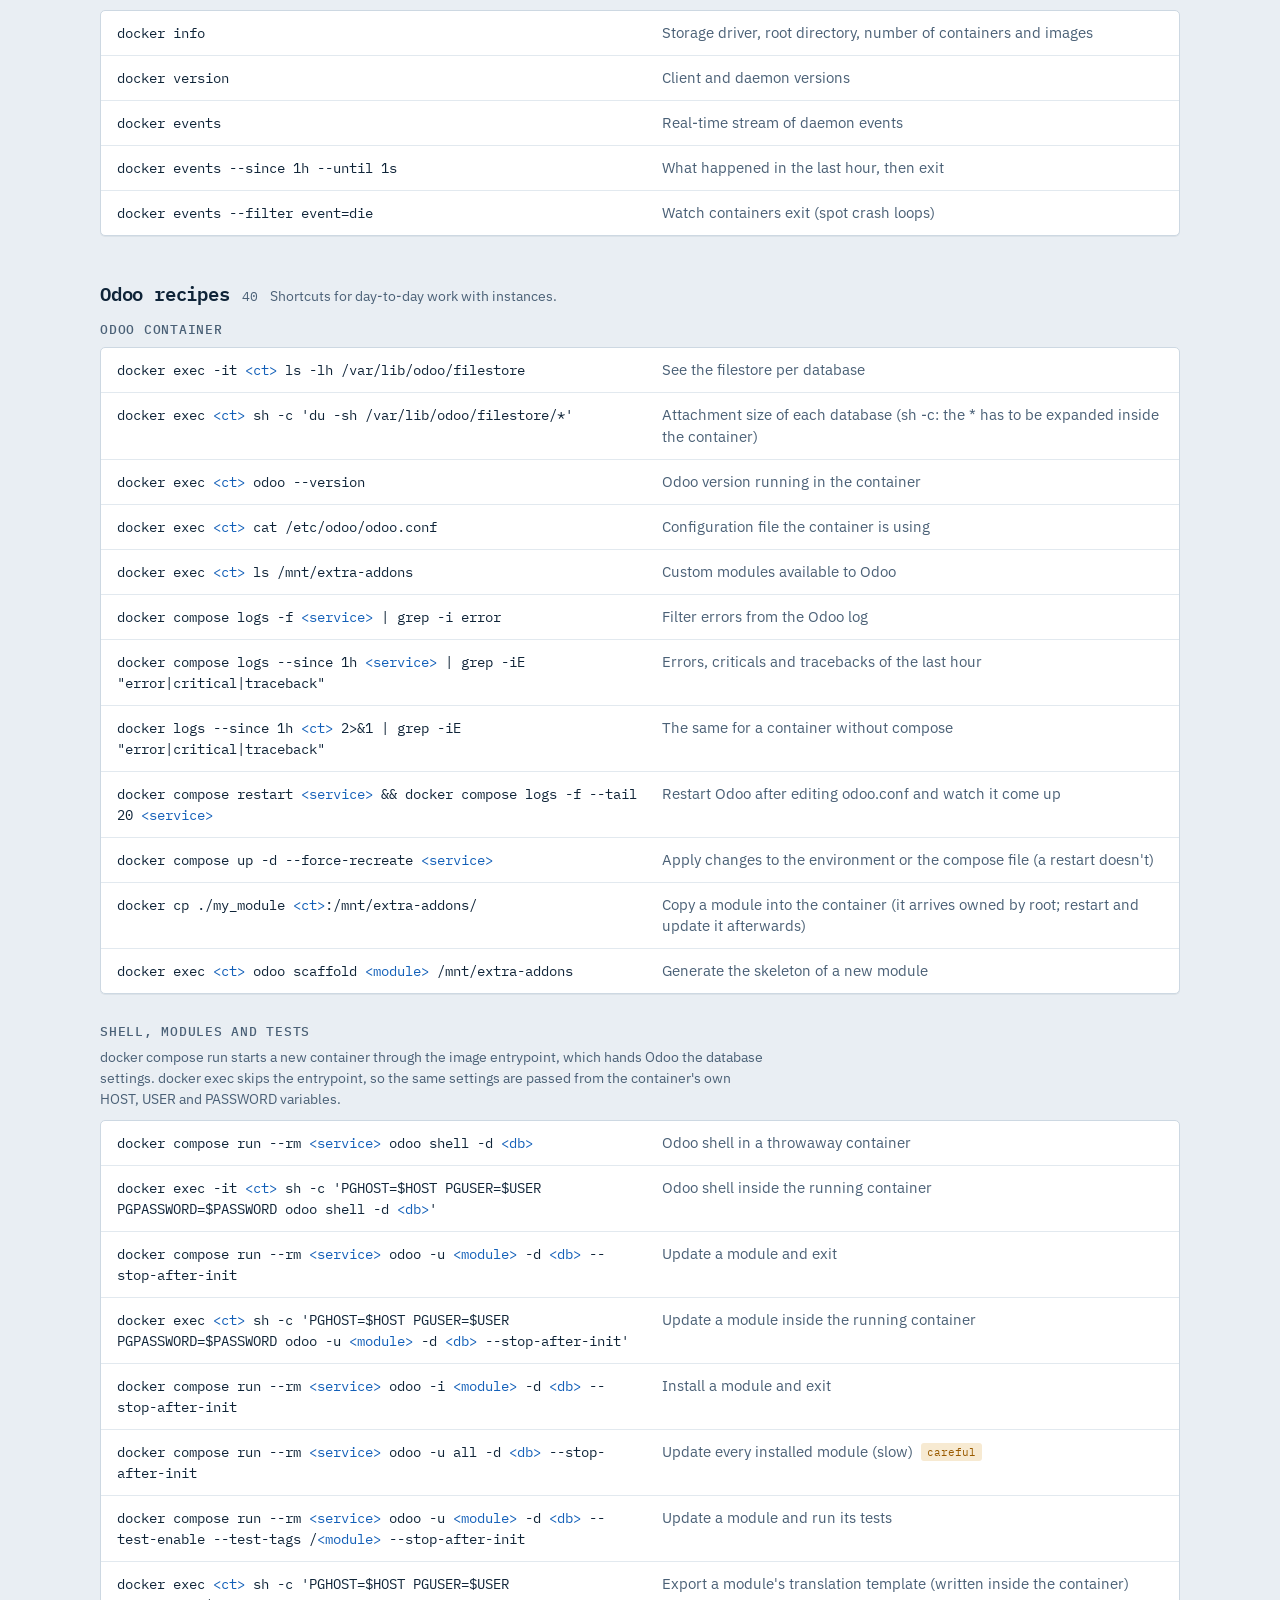
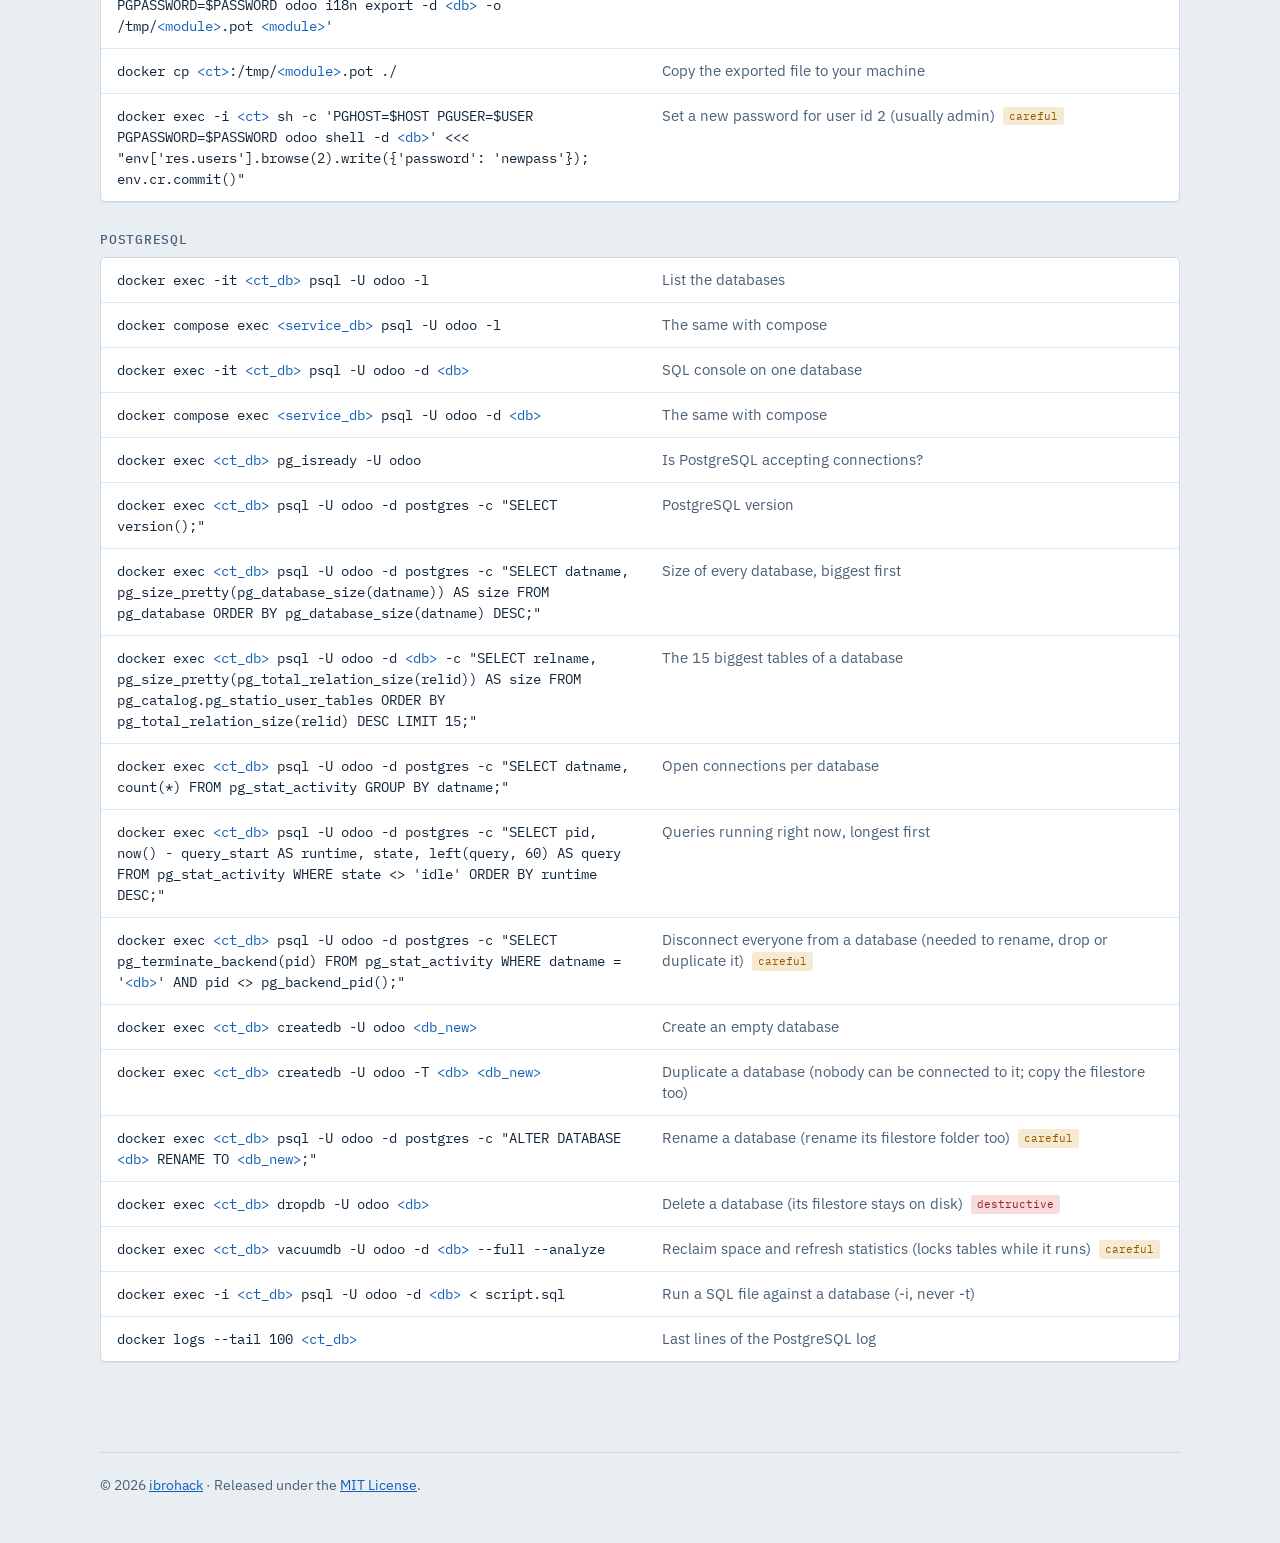
==== commit 1a37c615: "fix: update title to 'docker cheat sheet' for clarity" ====
--- a/index.html
+++ b/index.html
@@ -17,7 +17,7 @@
 
 <div class="wrap">
 <header>
-  <h1 class="title">docker <span class="caret">▌</span></h1>
+  <h1 class="title">docker cheat sheet<span class="caret">▌</span></h1>
   <p class="tagline">The commands people actually use, grouped by what you are trying to do. Click any line to copy it.</p>
 
   <details class="legend-box">
